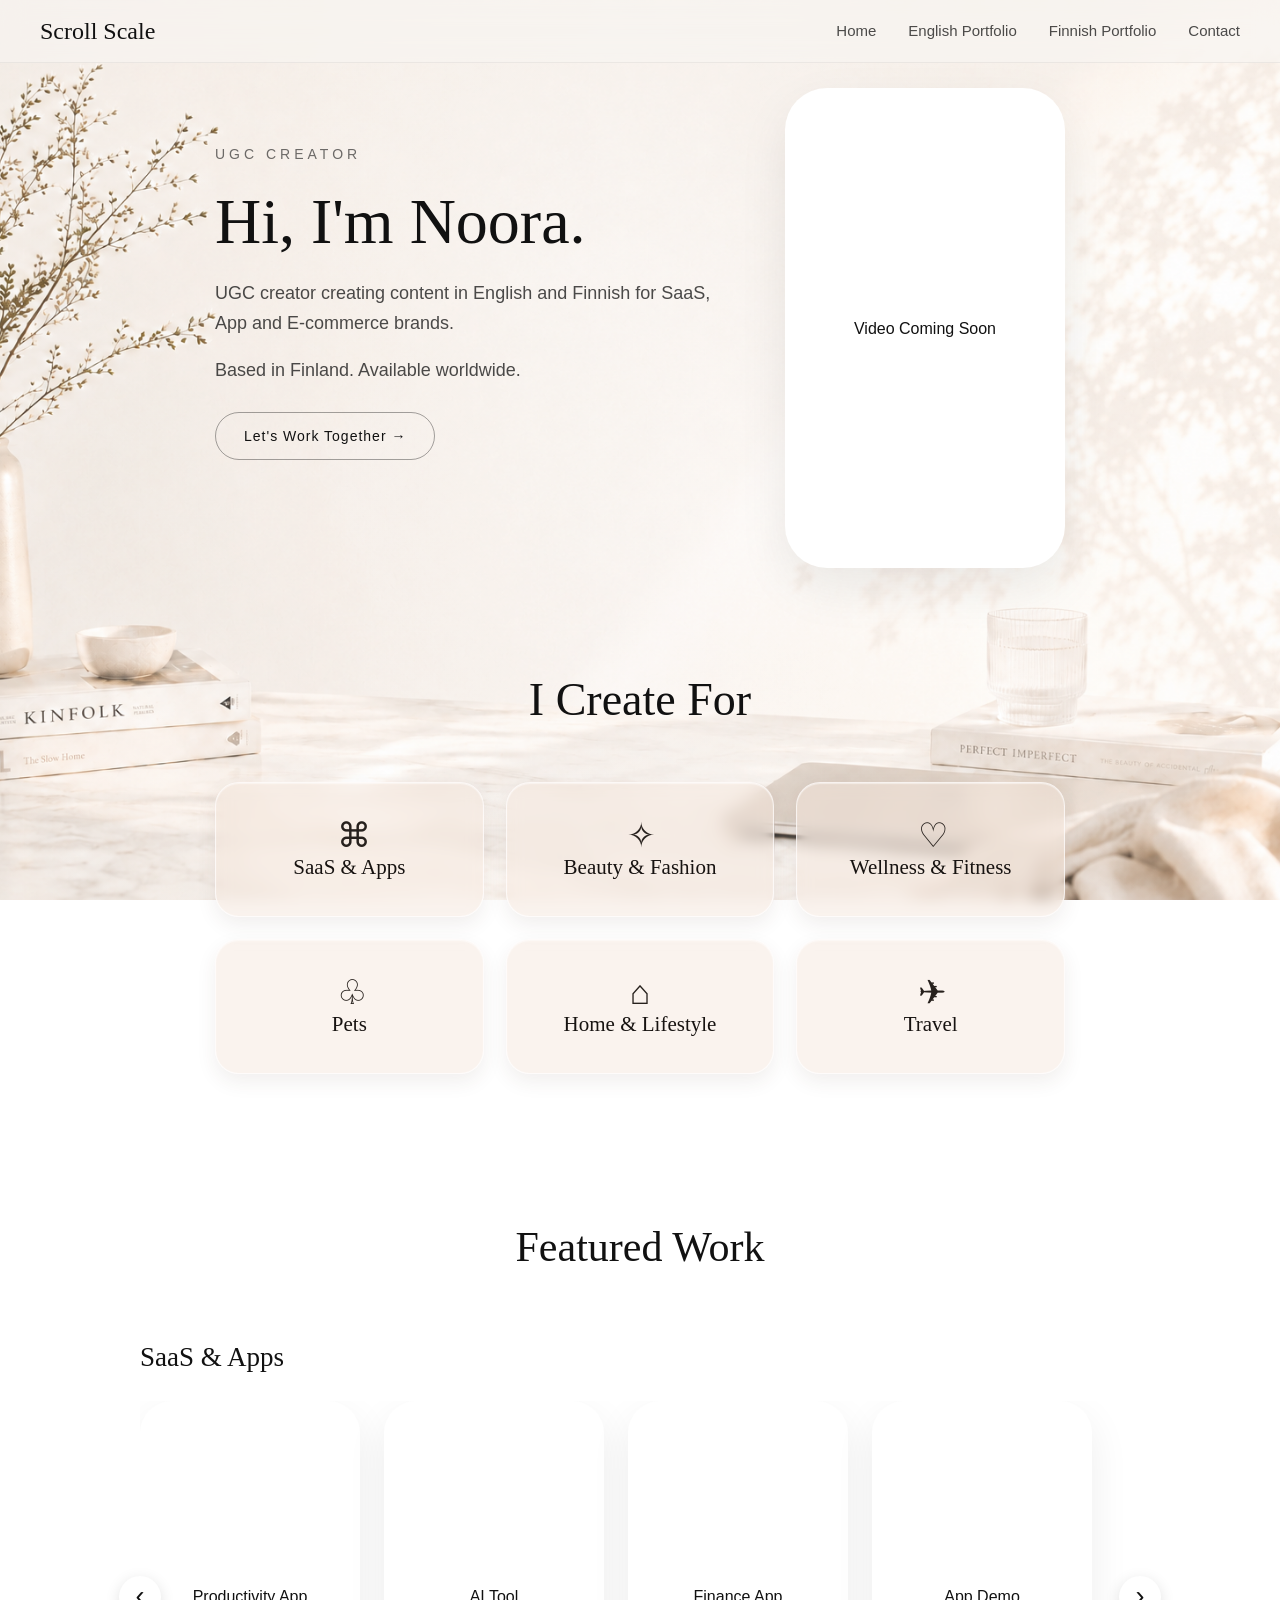
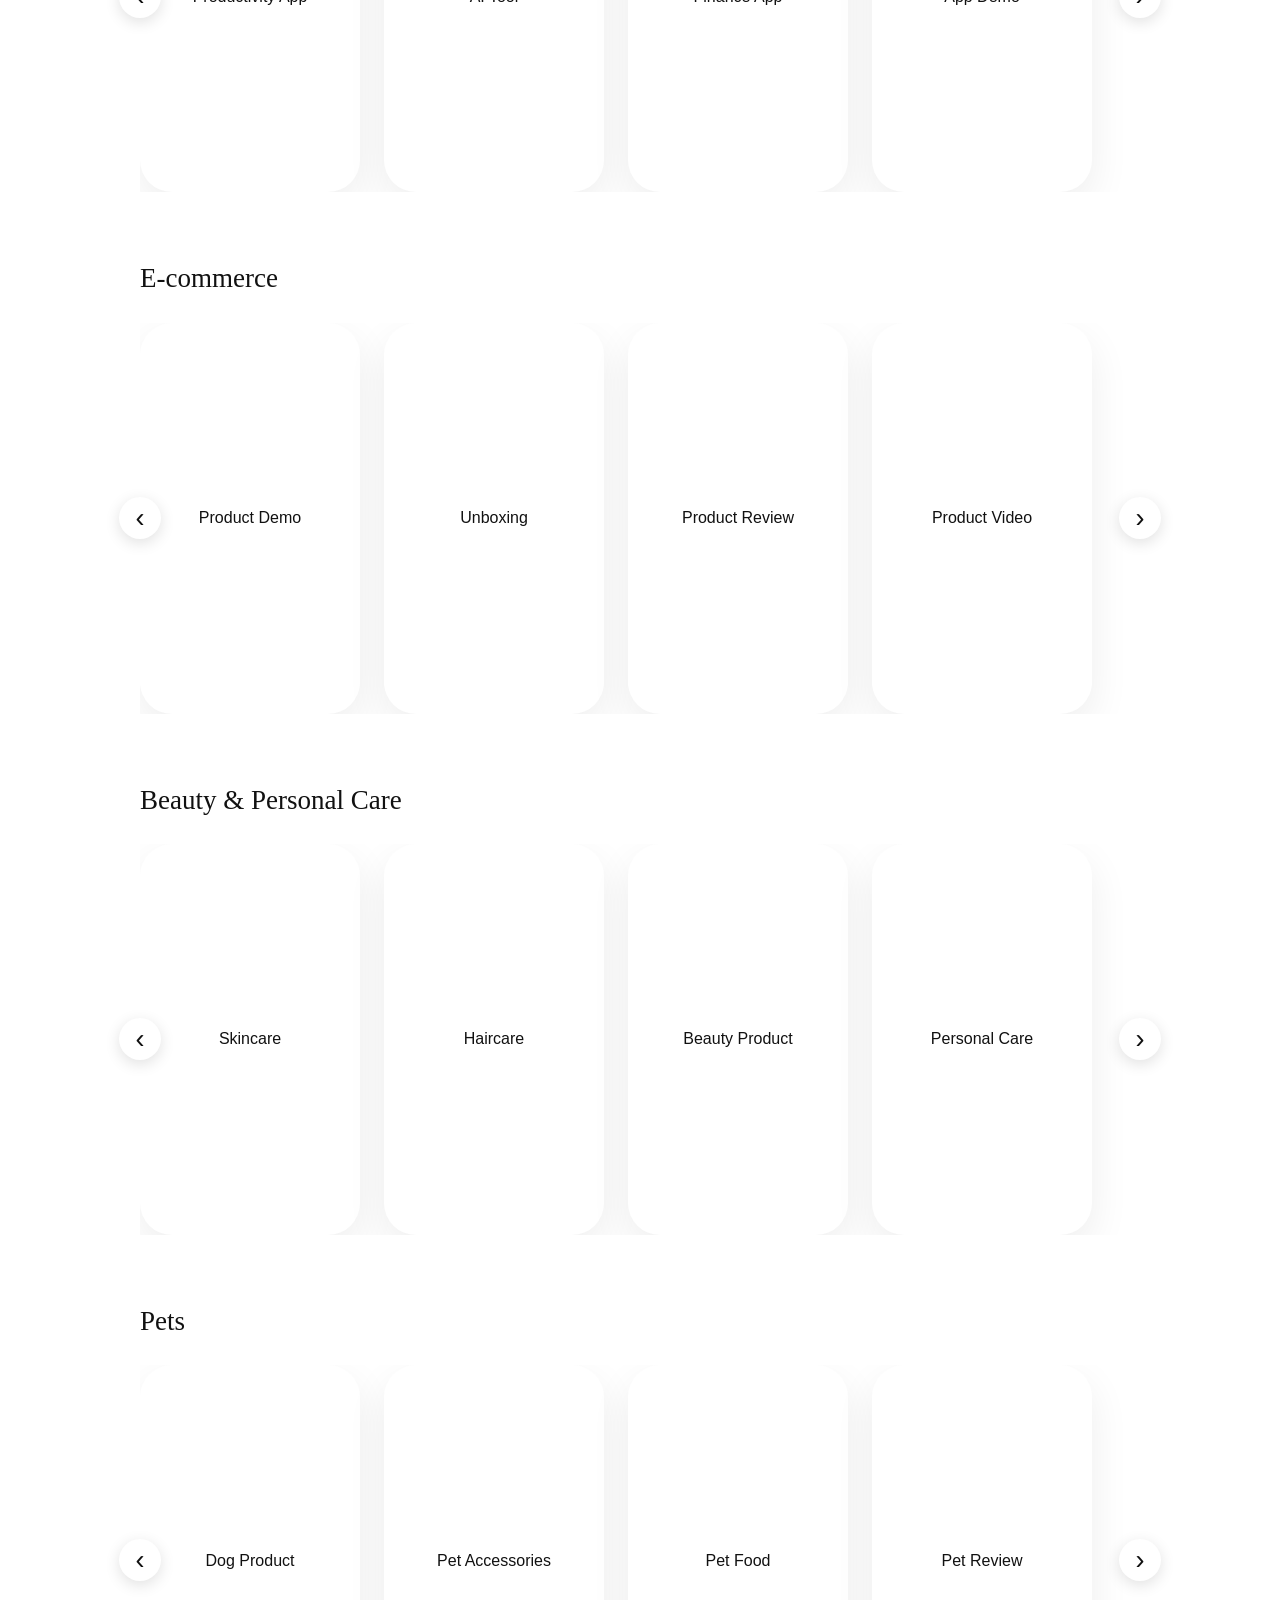
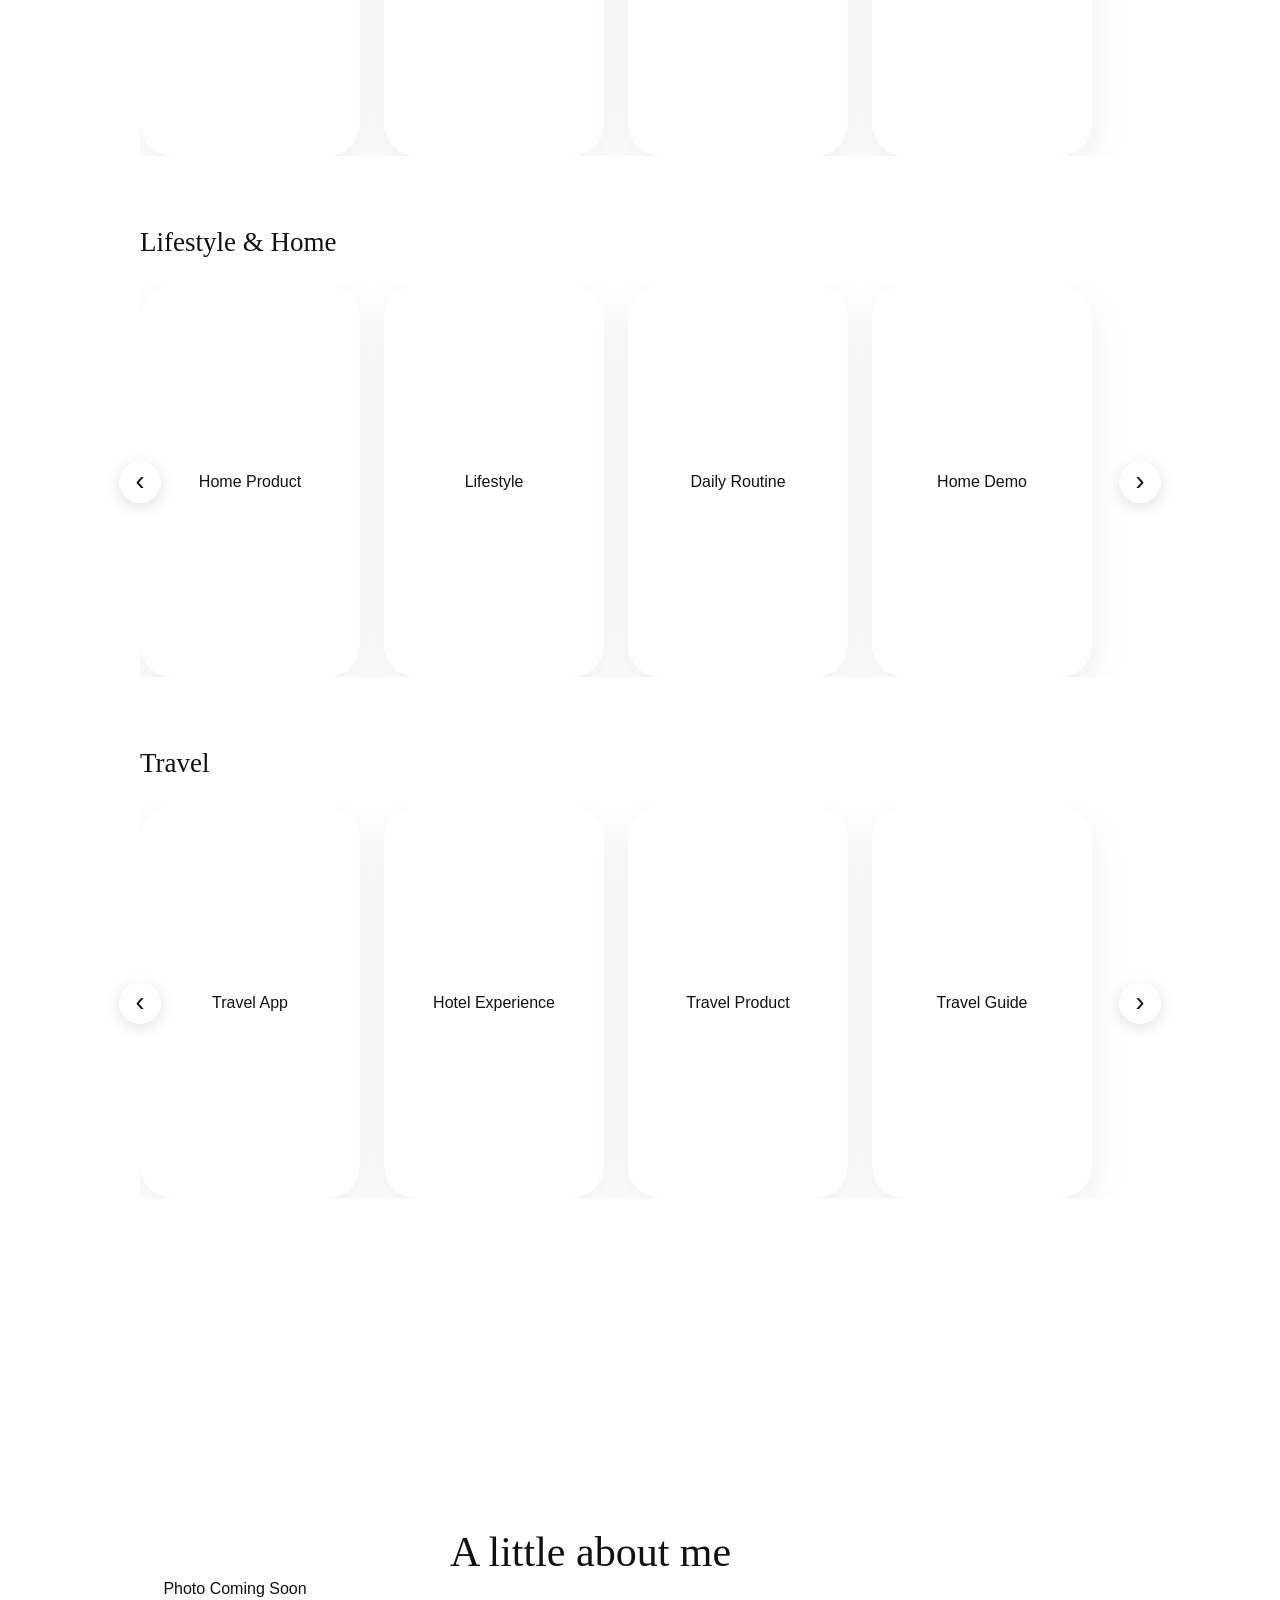
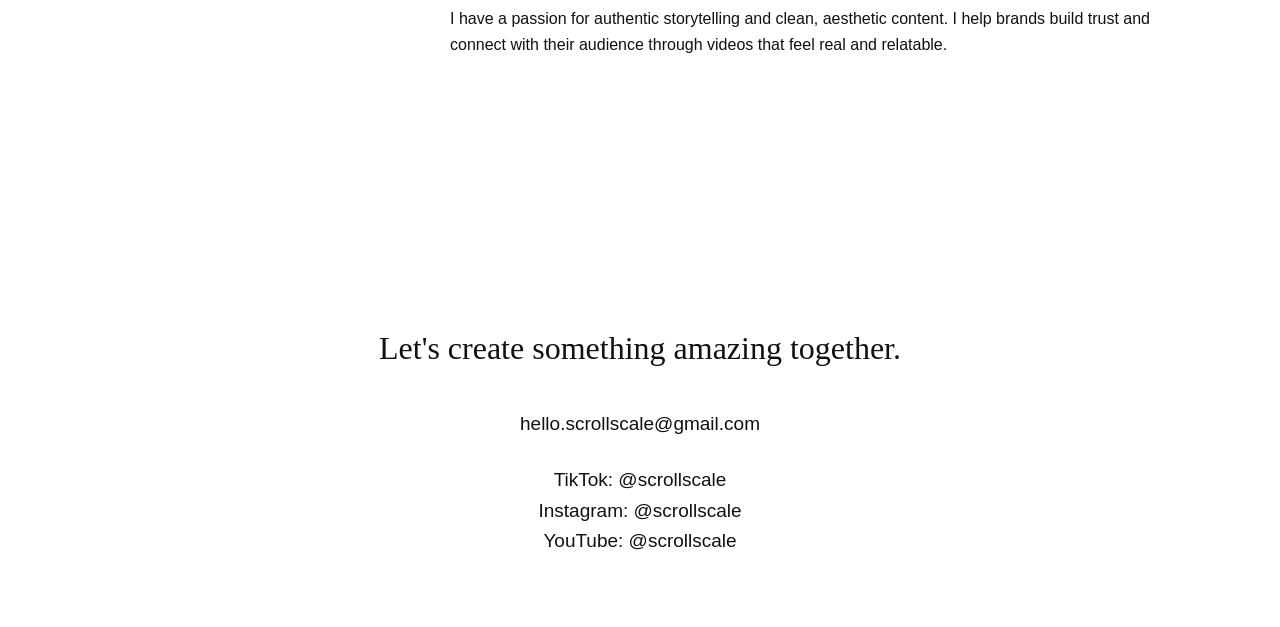
==== en.html @ fca99cde "Update en.html" ====
<!DOCTYPE html>
<html lang="en">

<head>
  <meta charset="UTF-8">
  <meta name="viewport" content="width=device-width, initial-scale=1.0">
  <title>Scroll Scale | English Portfolio</title>

  <link rel="stylesheet" href="Portfolio.css">
</head>

<body>

  <div id="top"></div>

  <!-- NAVBAR -->

  <nav class="navbar">

    <a href="index.html" class="nav-logo">
      Scroll Scale
    </a>

    <div class="nav-links">

      <a href="index.html">Home</a>

      <a href="#top">English Portfolio</a>

      <a href="fi.html">Finnish Portfolio</a>

      <a href="#contact">Contact</a>

    </div>

  </nav>


  <!-- HERO -->

  <section class="hero portfolio-hero">

    <div class="hero-text">

      <p class="small-label">
        UGC CREATOR
      </p>

      <h1>
        Hi, I'm Noora.
      </h1>

      <p class="hero-description">
        UGC creator creating content in English and Finnish for SaaS, App and E-commerce brands.
      </p>

      <p class="hero-description">
        Based in Finland. Available worldwide.
      </p>

      <a href="#contact" class="hero-button">
        Let's Work Together →
      </a>

    </div>

    <div class="phone-placeholder">
      Video Coming Soon
    </div>

  </section>


  <!-- NICHES / CONTENT TYPES -->

<section class="niches">

  <h2>I Create For</h2>

  <div class="niche-grid">

    <div class="niche-card">
      <div class="niche-icon">⌘</div>
      <span>SaaS & Apps</span>
    </div>

    <div class="niche-card">
      <div class="niche-icon">✧</div>
      <span>Beauty & Fashion</span>
    </div>

    <div class="niche-card">
      <div class="niche-icon">♡</div>
      <span>Wellness & Fitness</span>
    </div>

    <div class="niche-card">
      <div class="niche-icon">♧</div>
      <span>Pets</span>
    </div>

    <div class="niche-card">
      <div class="niche-icon">⌂</div>
      <span>Home & Lifestyle</span>
    </div>

    <div class="niche-card">
      <div class="niche-icon">✈</div>
      <span>Travel</span>
    </div>

  </div>

</section>

  <!-- FEATURED WORK -->

  <section class="featured-work">

    <h2>Featured Work</h2>


    <!-- SAAS & APPS -->

    <div class="video-category">

      <h3>SaaS & Apps</h3>

      <div class="carousel-container">

        <button class="carousel-arrow prev" aria-label="Previous videos">
          ‹
        </button>

        <div class="video-carousel">

          <div class="video-card">Productivity App</div>
          <div class="video-card">AI Tool</div>
          <div class="video-card">Finance App</div>
          <div class="video-card">App Demo</div>

        </div>

        <button class="carousel-arrow next" aria-label="Next videos">
          ›
        </button>

      </div>

    </div>


    <!-- E-COMMERCE -->

    <div class="video-category">

      <h3>E-commerce</h3>

      <div class="carousel-container">

        <button class="carousel-arrow prev" aria-label="Previous videos">
          ‹
        </button>

        <div class="video-carousel">

          <div class="video-card">Product Demo</div>
          <div class="video-card">Unboxing</div>
          <div class="video-card">Product Review</div>
          <div class="video-card">Product Video</div>

        </div>

        <button class="carousel-arrow next" aria-label="Next videos">
          ›
        </button>

      </div>

    </div>


    <!-- BEAUTY & PERSONAL CARE -->

    <div class="video-category">

      <h3>Beauty & Personal Care</h3>

      <div class="carousel-container">

        <button class="carousel-arrow prev" aria-label="Previous videos">
          ‹
        </button>

        <div class="video-carousel">

          <div class="video-card">Skincare</div>
          <div class="video-card">Haircare</div>
          <div class="video-card">Beauty Product</div>
          <div class="video-card">Personal Care</div>

        </div>

        <button class="carousel-arrow next" aria-label="Next videos">
          ›
        </button>

      </div>

    </div>


    <!-- PETS -->

    <div class="video-category">

      <h3>Pets</h3>

      <div class="carousel-container">

        <button class="carousel-arrow prev" aria-label="Previous videos">
          ‹
        </button>

        <div class="video-carousel">

          <div class="video-card">Dog Product</div>
          <div class="video-card">Pet Accessories</div>
          <div class="video-card">Pet Food</div>
          <div class="video-card">Pet Review</div>

        </div>

        <button class="carousel-arrow next" aria-label="Next videos">
          ›
        </button>

      </div>

    </div>


    <!-- LIFESTYLE & HOME -->

    <div class="video-category">

      <h3>Lifestyle & Home</h3>

      <div class="carousel-container">

        <button class="carousel-arrow prev" aria-label="Previous videos">
          ‹
        </button>

        <div class="video-carousel">

          <div class="video-card">Home Product</div>
          <div class="video-card">Lifestyle</div>
          <div class="video-card">Daily Routine</div>
          <div class="video-card">Home Demo</div>

        </div>

        <button class="carousel-arrow next" aria-label="Next videos">
          ›
        </button>

      </div>

    </div>


    <!-- TRAVEL -->

    <div class="video-category">

      <h3>Travel</h3>

      <div class="carousel-container">

        <button class="carousel-arrow prev" aria-label="Previous videos">
          ‹
        </button>

        <div class="video-carousel">

          <div class="video-card">Travel App</div>
          <div class="video-card">Hotel Experience</div>
          <div class="video-card">Travel Product</div>
          <div class="video-card">Travel Guide</div>

        </div>

        <button class="carousel-arrow next" aria-label="Next videos">
          ›
        </button>

      </div>

    </div>

  </section>


  <!-- ABOUT -->

  <section class="about">

    <div class="about-image">
      Photo Coming Soon
    </div>

    <div class="about-text">

      <h2>A little about me</h2>

      <p>
        I have a passion for authentic storytelling and clean, aesthetic content. I help brands build trust and connect with their audience through videos that feel real and relatable.
      </p>

    </div>

  </section>


  <!-- CONTACT -->

  <section class="contact" id="contact">

    <h2>Let's create something amazing together.</h2>

    <p>
      hello.scrollscale@gmail.com
    </p>

    <br>

    <p>
      TikTok: @scrollscale
    </p>

    <p>
      Instagram: @scrollscale
    </p>

    <p>
      YouTube: @scrollscale
    </p>

  </section>


  <!-- CAROUSEL SCRIPT -->

  <script>

    document.querySelectorAll(".carousel-container").forEach(container => {

      const carousel = container.querySelector(".video-carousel");
      const next = container.querySelector(".next");
      const prev = container.querySelector(".prev");

      next.addEventListener("click", () => {
        carousel.scrollBy({
          left: carousel.clientWidth,
          behavior: "smooth"
        });
      });

      prev.addEventListener("click", () => {
        carousel.scrollBy({
          left: -carousel.clientWidth,
          behavior: "smooth"
        });
      });

    });

  </script>

</body>

</html>
---- Portfolio.css ----
* {
  margin: 0;
  padding: 0;
  box-sizing: border-box;
}
 
body {
  background:
    linear-gradient(rgba(255,255,255,0.16), rgba(255,255,255,0.16)),
    url('background.png');

  background-size: cover;
  background-position: center;
  background-repeat: no-repeat;
  background-attachment: fixed;

  color: #111;
  font-family: Arial, sans-serif;
  line-height: 1.6;
}

/* NAVBAR */

.navbar {
  position: sticky;
  top: 0;
  z-index: 1000;

  display: flex;
  justify-content: space-between;
  align-items: center;

  padding: 12px 40px;

  background: rgba(248,245,241,0.65);
  backdrop-filter: blur(12px);

  border-bottom: 1px solid rgba(0,0,0,0.05);
}

.nav-logo {
  text-decoration: none;
  color: #111;

  font-family: Georgia, serif;
  font-size: 24px;
  font-weight: 400;
}

.nav-links {
  display: flex;
  gap: 32px;
}

.nav-links a {
  text-decoration: none;
  color: #111;

  font-size: 15px;
  opacity: .75;
  transition: .3s ease;
}

.nav-links a:hover {
  opacity: 1;
}

/* HERO */

.portfolio-hero {

  display: flex;
  justify-content: center;
  align-items: flex-start;

  gap: 70px;

  max-width: 1200px;
  margin: 0 auto;

  padding: 20px 40px 40px;
}

.hero-text {

  flex: 1;
  max-width: 500px;

  padding-top: 60px;
}

.small-label {

  font-size: 14px;
  letter-spacing: 4px;
  text-transform: uppercase;
  opacity: .6;

  margin-bottom: 22px;
}

.hero-text h1 {

  font-size: 64px;
  line-height: 1.05;

  margin-bottom: 24px;

  font-family: Georgia, serif;
  font-weight: 400;
}

.hero-description {

  font-size: 18px;
  line-height: 1.65;
  opacity: .75;

  margin-bottom: 18px;
}

/* PHONE */

.phone-placeholder {

  width: 280px;
  height: 480px;

  border-radius: 42px;

  background: white;

  display: flex;
  justify-content: center;
  align-items: center;

  align-self: flex-start;

  margin-top: 5px;

  box-shadow: 0 20px 50px rgba(0,0,0,.08);
}

/* GENERAL */

section {

  padding: 70px 30px;
}

section h2 {

  font-size: 42px;
  font-family: Georgia, serif;
  font-weight: 400;

  text-align: center;

  margin-bottom: 50px;
}


/* FEATURED WORK CAROUSELS */

.featured-work {
  padding: 60px 30px;
}

.featured-work > h2 {
  margin-bottom: 55px;
}

.video-category {
  max-width: 1000px;
  margin: 0 auto 65px;
}

.video-category h3 {
  font-family: Georgia, serif;
  font-size: 27px;
  font-weight: 400;
  margin-bottom: 22px;
}

/* CAROUSEL */

.carousel-container {
  position: relative;
  display: flex;
  align-items: center;
}

.video-carousel {
  display: flex;
  gap: 24px;

  width: 100%;

  overflow-x: auto;
  scroll-behavior: smooth;
  scroll-snap-type: x mandatory;

  scrollbar-width: none;
}

.video-carousel::-webkit-scrollbar {
  display: none;
}

/* VIDEO CARDS */

.video-card {
  flex: 0 0 220px;

  width: 220px;
  height: 391px;

  background: white;
  border-radius: 32px;

  display: flex;
  justify-content: center;
  align-items: center;

  scroll-snap-align: start;

  box-shadow: 0 15px 40px rgba(0,0,0,.07);

  transition: transform .3s ease,
              box-shadow .3s ease;
}

.video-card:hover {
  transform: translateY(-5px);
  box-shadow: 0 20px 45px rgba(0,0,0,.11);
}

/* CAROUSEL ARROWS */

.carousel-arrow {
  position: absolute;
  z-index: 5;

  width: 42px;
  height: 42px;

  border: none;
  border-radius: 50%;

  background: white;
  color: #111;

  font-size: 27px;

  cursor: pointer;

  box-shadow: 0 4px 15px rgba(0,0,0,.12);

  display: flex;
  align-items: center;
  justify-content: center;

  transition: .3s ease;
}

.carousel-arrow:hover {
  background: #111;
  color: white;
}

.carousel-arrow.prev {
  left: -21px;
}

.carousel-arrow.next {
  right: -21px;
}

/* MOBILE */

@media (max-width: 900px) {

  .featured-work {
    padding: 45px 20px;
  }

  .featured-work > h2 {
    margin-bottom: 40px;
  }

  .video-category {
    margin-bottom: 45px;
  }

  .video-category h3 {
    font-size: 23px;
  }

  .video-carousel {
    gap: 16px;
  }

  .video-card {
  flex: 0 0 190px;
  width: 190px;
  height: 338px;
}

  .carousel-arrow {
    display: none;
  }

}

/* ABOUT */

.about {

  max-width: 1180px;
  margin: 0 auto;

  display: flex;
  gap: 60px;
  align-items: center;
}

.about-image {

  width: 310px;
  height: 390px;

  background: white;

  border-radius: 30px;

  display: flex;
  justify-content: center;
  align-items: center;
}

.about-text {

  flex: 1;
}

.about-text h2 {

  text-align: left;
  margin-bottom: 20px;
}

/* NICHES */

.niche-grid {

  display: grid;

  grid-template-columns: repeat(auto-fit, minmax(180px, 1fr));

  gap: 20px;

  max-width: 1000px;
  margin: 0 auto;
}

.niche-card {

  background: white;

  padding: 18px;

  border-radius: 18px;

  text-align: center;

  box-shadow: 0 10px 30px rgba(0,0,0,.05);
}

/* CONTACT */

.contact {

  text-align: center;
}

.contact h2 {

  font-size: 32px;
  margin-bottom: 35px;
}

.contact p {

  font-size: 19px;
}

/* MOBILE */

@media (max-width:900px){

.navbar{

padding:16px 18px;
}

.nav-logo{

font-size:20px;
}

.nav-links{

gap:10px;
}

.nav-links a{

font-size:12px;
}

.portfolio-hero{

flex-direction:column;

align-items:center;
justify-content:center;

text-align:center;

gap:40px;

padding:35px 24px 70px;
}

.hero-text{

max-width:100%;

padding-top:0;
}

.small-label{

font-size:14px;
}

.hero-text h1{

font-size:58px;
}

.hero-description{

font-size:18px;
}

.phone-placeholder{

width:280px;
height:560px;

margin:0 auto;

align-self:center;

display:flex;
justify-content:center;
align-items:center;
}

.about{

flex-direction:column;
}

.about-text h2{

text-align:center;
}

}
/* HERO BUTTON */

.hero-button {

  display: inline-block;

  margin-top: 8px;
  padding: 12px 28px;

  border: 1px solid rgba(0,0,0,0.35);
  border-radius: 50px;

  background: transparent;

  color: #111;
  text-decoration: none;

  font-size: 14px;
  letter-spacing: 1px;

  transition: all 0.3s ease;
}

.hero-button:hover {

  background: #111;
  color: #f8f5f1;

  border-color: #111;

  transform: translateY(-2px);
}

/* BEAUTIFUL NICHE CARDS */

.niches {
  padding: 60px 30px 80px;
}

.niches h2 {
  margin-bottom: 35px;
}

/* GRID */

.niche-grid {
  display: grid;

  grid-template-columns: repeat(3, 1fr);

  gap: 18px;

  max-width: 680px;

  margin: 0 auto;
}

/* CARDS */

.niche-card {

  min-height: 115px;

  display: flex;
  flex-direction: column;
  justify-content: center;
  align-items: center;

  gap: 12px;

  padding: 20px 15px;

  background: rgba(255, 255, 255, 0.18);

  backdrop-filter: blur(12px);
  -webkit-backdrop-filter: blur(12px);

  border: 1px solid rgba(255, 255, 255, 0.55);

  border-radius: 22px;

  color: #2b241f;

  box-shadow:
    0 8px 20px rgba(90, 65, 45, 0.08),
    inset 0 1px 0 rgba(255, 255, 255, 0.4);

  transition: all 0.3s ease;
}

/* ICONS */

.niche-icon {
  width: 25px;
  height: 25px;

  color: #514438;
}

/* TEXT */

.niche-card span {
  font-family: Georgia, serif;

  font-size: 16px;

  text-align: center;

  line-height: 1.3;
}

/* HOVER */

.niche-card:hover {

  transform: translateY(-4px);

  background: rgba(255, 255, 255, 0.32);

  box-shadow:
    0 12px 25px rgba(90, 65, 45, 0.12);
}

/* MOBILE */

@media (max-width: 600px) {

  .niche-grid {
    grid-template-columns: repeat(2, 1fr);

    gap: 12px;

    max-width: 420px;
  }

  .niche-card {
    min-height: 105px;

    padding: 16px 10px;

    border-radius: 18px;
  }

  .niche-card span {
    font-size: 14px;
  }

  .niche-icon {
    width: 23px;
    height: 23px;
  }

  .niches {
    padding: 45px 20px 60px;
  }

}

/* =========================================
   AESTHETIC NICHE CARDS
========================================= */

.niches {
  padding: 55px 30px 80px;
  text-align: center;
}

.niches h2 {
  font-family: Georgia, serif;
  font-size: 46px;
  font-weight: 400;
  margin-bottom: 45px;
}


/* CARD GRID */

.niche-grid {
  display: grid;
  grid-template-columns: repeat(3, 1fr);

  max-width: 850px;
  margin: 0 auto;

  gap: 22px;
}


/* INDIVIDUAL CARDS */

.niche-card {

  min-height: 135px;

  display: flex;
  flex-direction: column;
  justify-content: center;
  align-items: center;

  gap: 12px;

  padding: 20px;

  background: rgba(245, 231, 219, 0.48);

  backdrop-filter: blur(8px);
  -webkit-backdrop-filter: blur(8px);

  border: 1px solid rgba(255, 255, 255, 0.65);

  border-radius: 24px;

  box-shadow:
    0 8px 20px rgba(80, 55, 35, 0.08),
    inset 0 1px 1px rgba(255, 255, 255, 0.5);

  transition: all 0.35s ease;

  color: #171311;
}


/* ICONS */

.niche-icon {

  font-size: 34px;
  line-height: 1;

  color: #27211d;

}


/* CARD TEXT */

.niche-card span:last-child {

  font-family: Georgia, serif;

  font-size: 21px;

  font-weight: 400;

  line-height: 1.2;

}


/* HOVER EFFECT */

.niche-card:hover {

  transform: translateY(-5px);

  background: rgba(248, 235, 224, 0.68);

  box-shadow:
    0 14px 28px rgba(80, 55, 35, 0.12),
    inset 0 1px 1px rgba(255, 255, 255, 0.7);

}


/* MOBILE */

@media (max-width: 768px) {

  .niches {
    padding: 45px 20px 60px;
  }

  .niches h2 {
    font-size: 36px;
    margin-bottom: 35px;
  }

  .niche-grid {
    grid-template-columns: repeat(2, 1fr);
    gap: 14px;
    max-width: 500px;
  }

  .niche-card {
    min-height: 115px;
    padding: 15px;
    border-radius: 20px;
  }

  .niche-icon {
    font-size: 29px;
  }

  .niche-card span:last-child {
    font-size: 18px;
  }

}
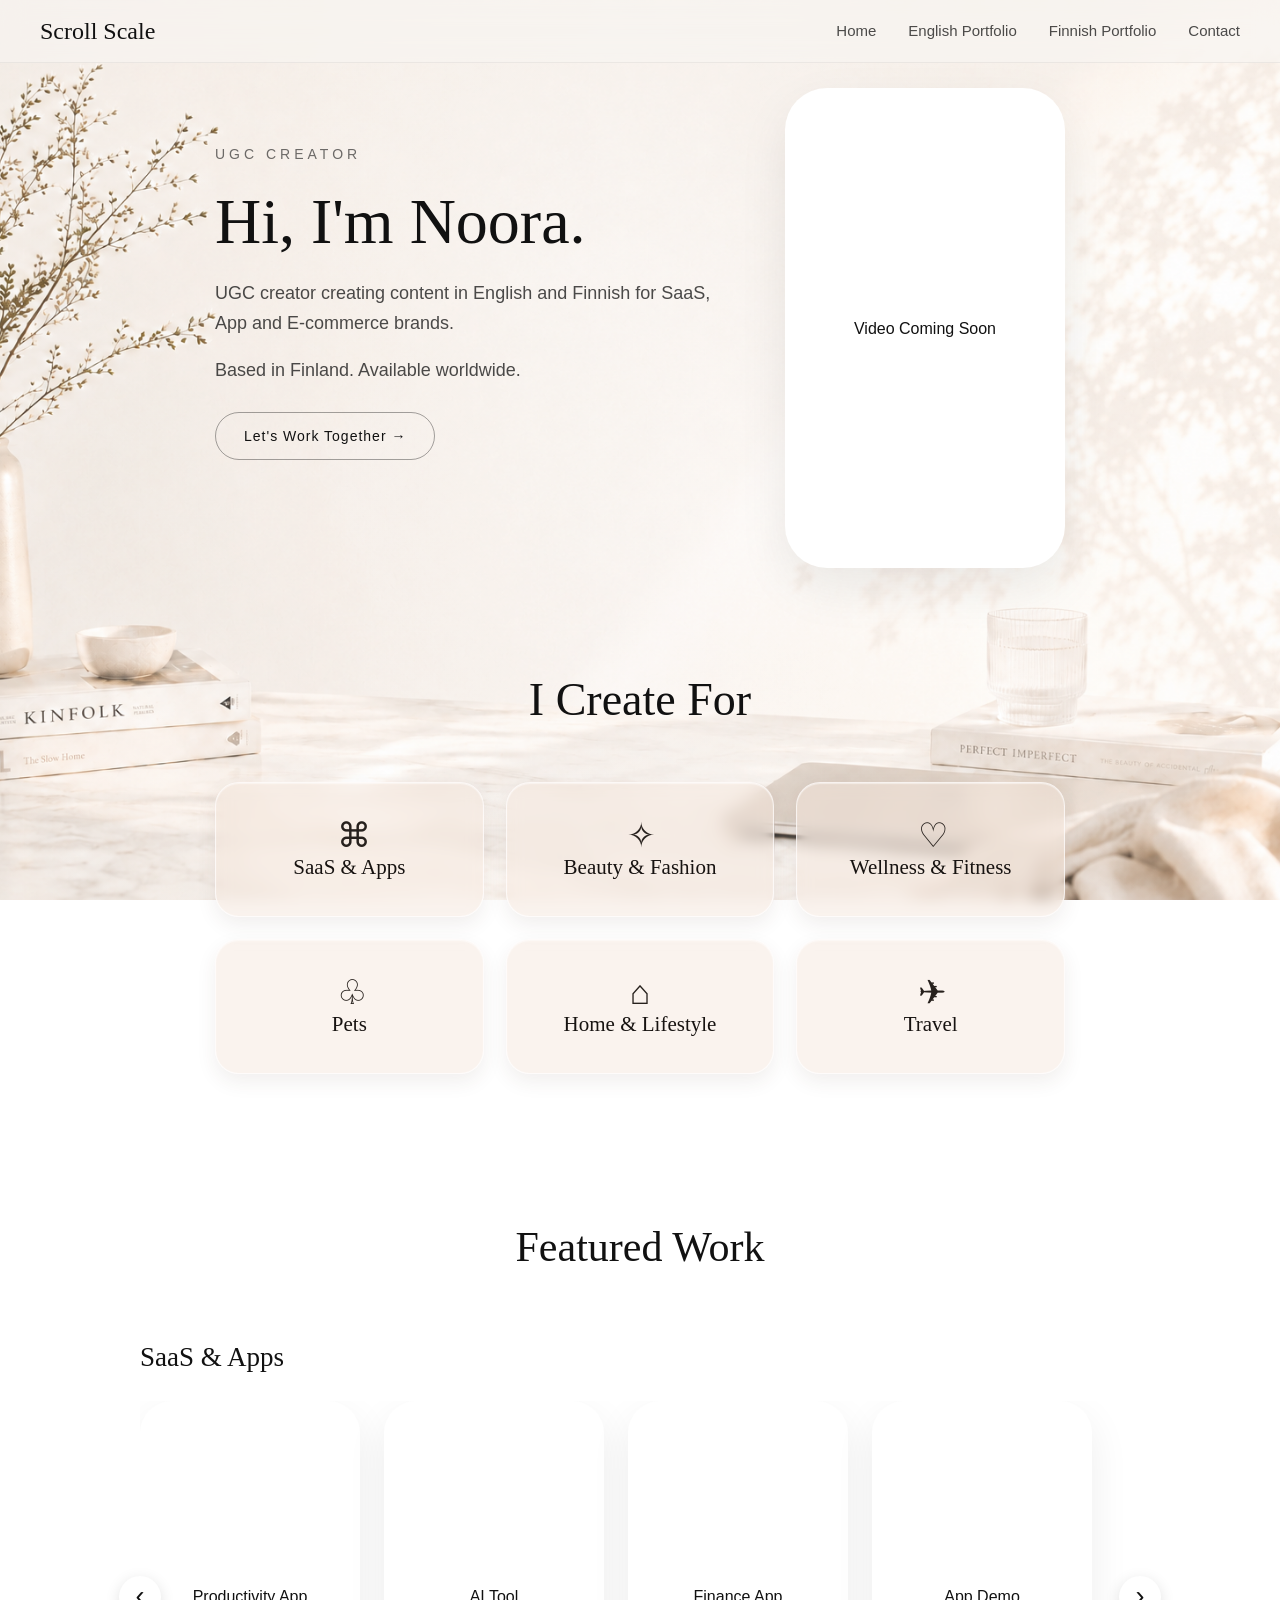
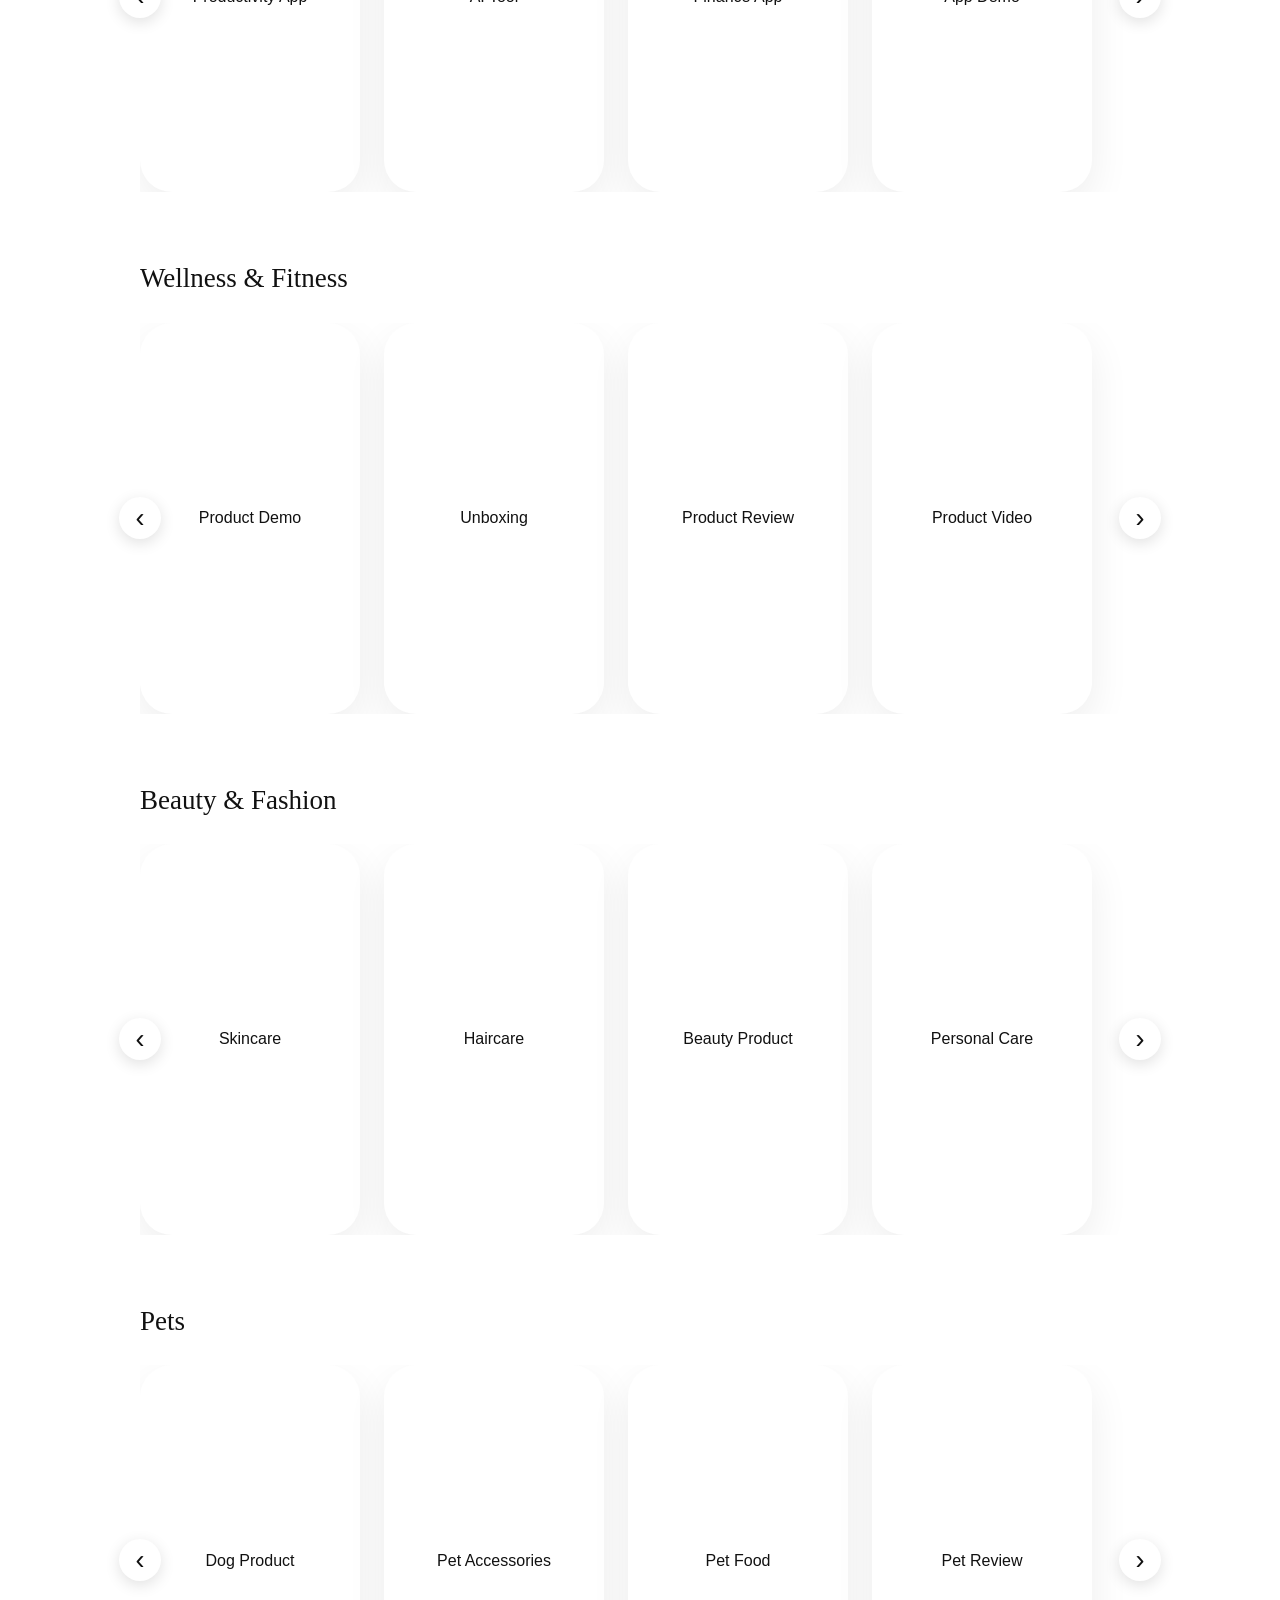
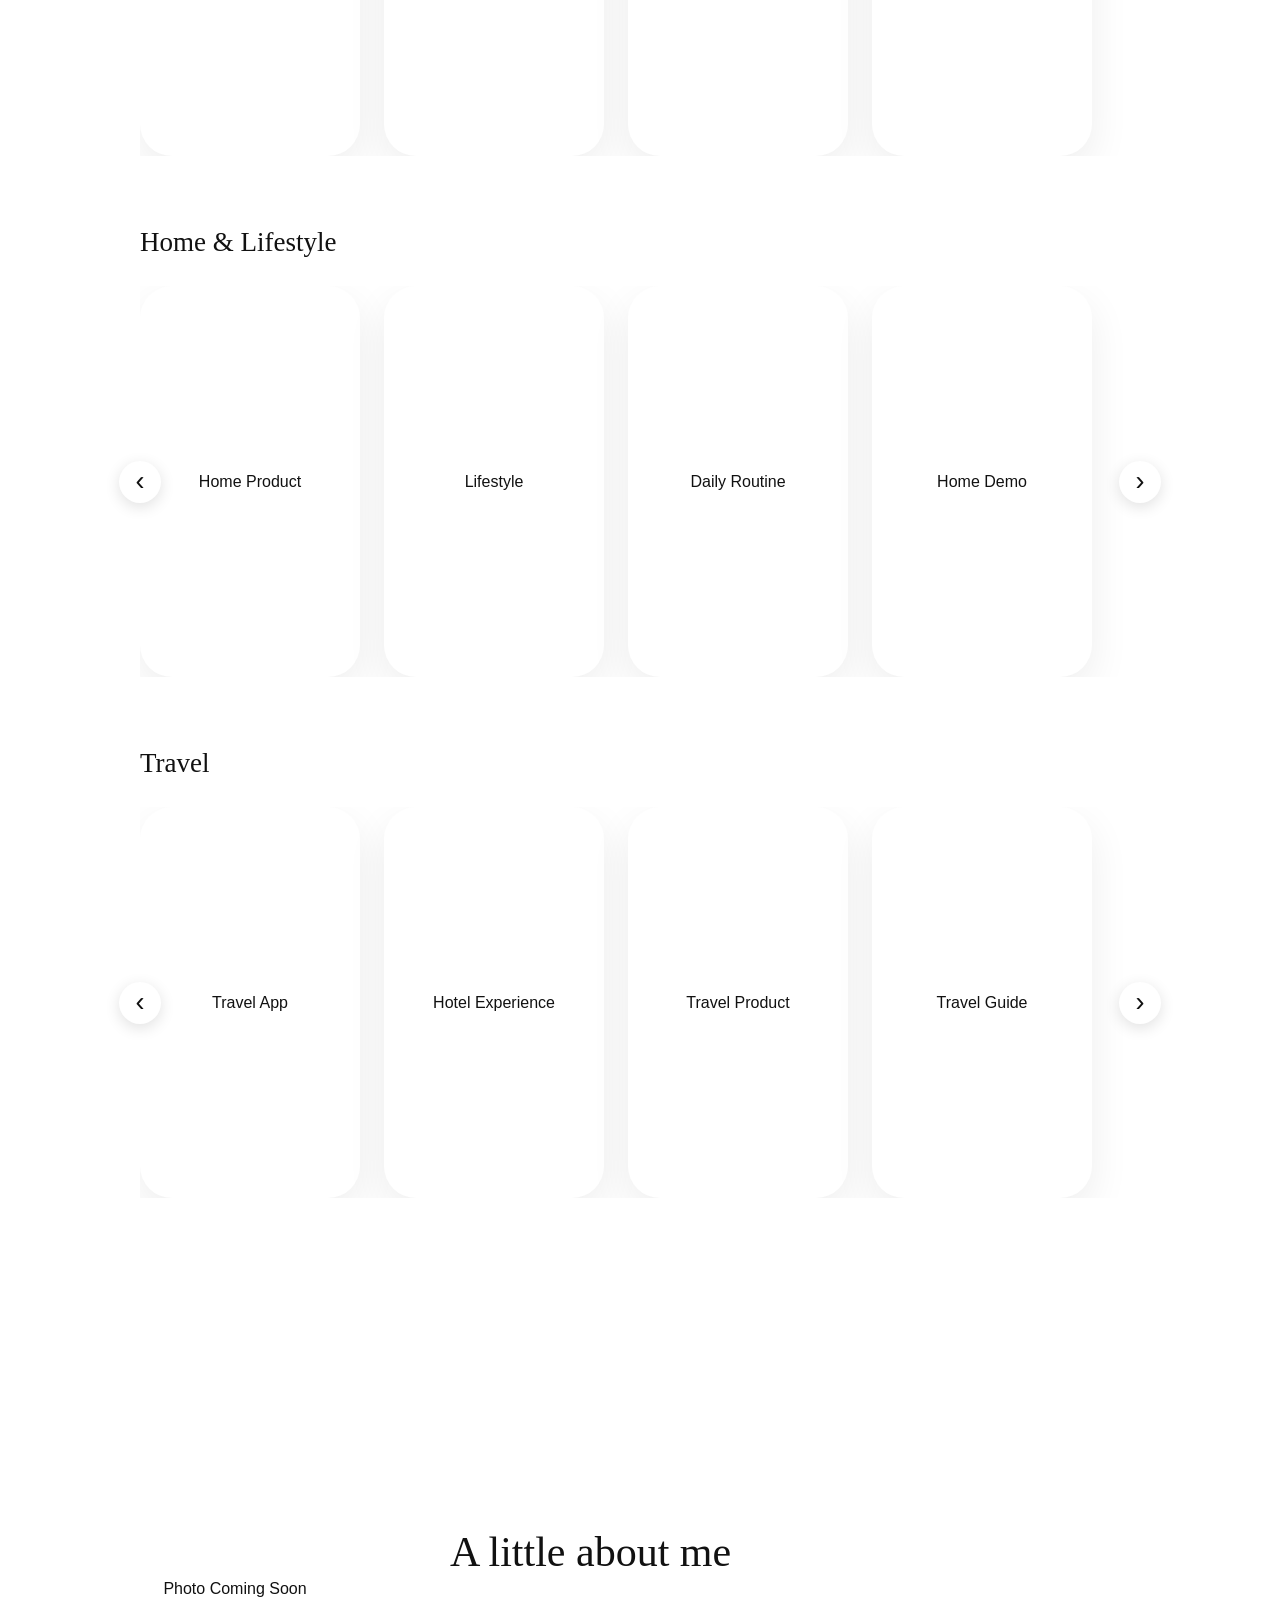
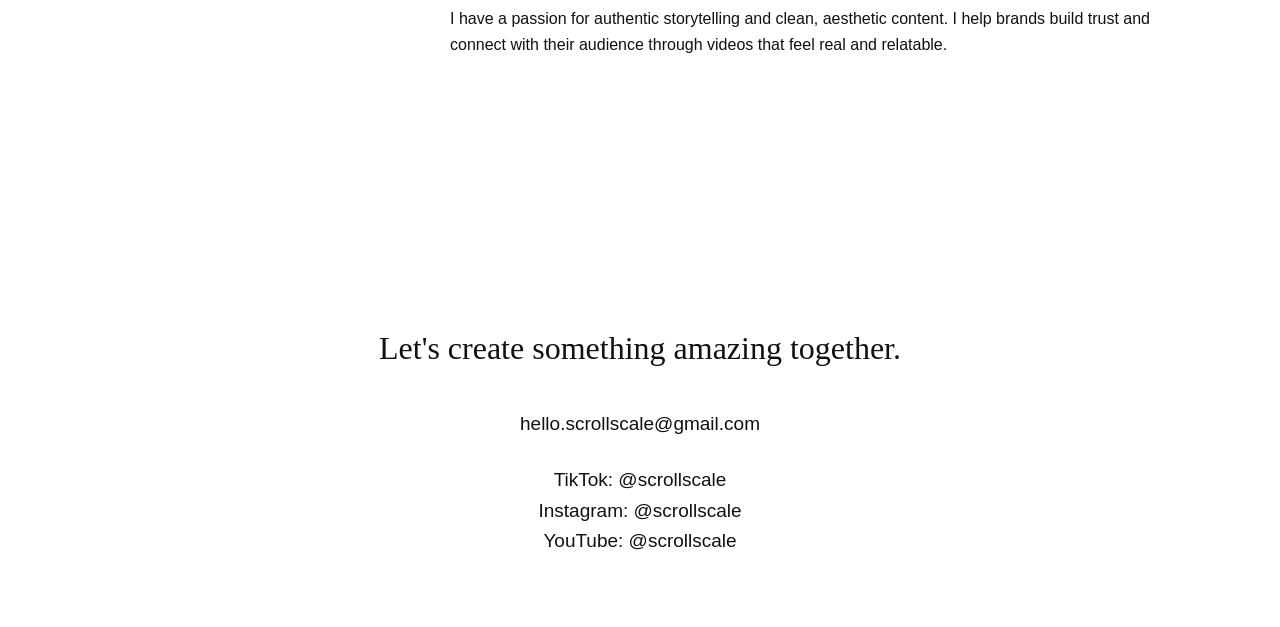
==== commit c1a50ae4: "Update en.html" ====
--- a/en.html
+++ b/en.html
@@ -151,11 +151,11 @@
     </div>
 
 
-    <!-- E-COMMERCE -->
-
-    <div class="video-category">
-
-      <h3>E-commerce</h3>
+    <!-- WELLNESS & FITNESS -->
+
+    <div class="video-category">
+
+      <h3>Wellness & Fitness</h3>
 
       <div class="carousel-container">
 
@@ -181,11 +181,11 @@
     </div>
 
 
-    <!-- BEAUTY & PERSONAL CARE -->
-
-    <div class="video-category">
-
-      <h3>Beauty & Personal Care</h3>
+    <!-- BEAUTY & Fashion -->
+
+    <div class="video-category">
+
+      <h3>Beauty & Fashion</h3>
 
       <div class="carousel-container">
 
@@ -241,11 +241,11 @@
     </div>
 
 
-    <!-- LIFESTYLE & HOME -->
-
-    <div class="video-category">
-
-      <h3>Lifestyle & Home</h3>
+    <!-- HOME & LIFESTYLE -->
+
+    <div class="video-category">
+
+      <h3>Home & Lifestyle</h3>
 
       <div class="carousel-container">
 
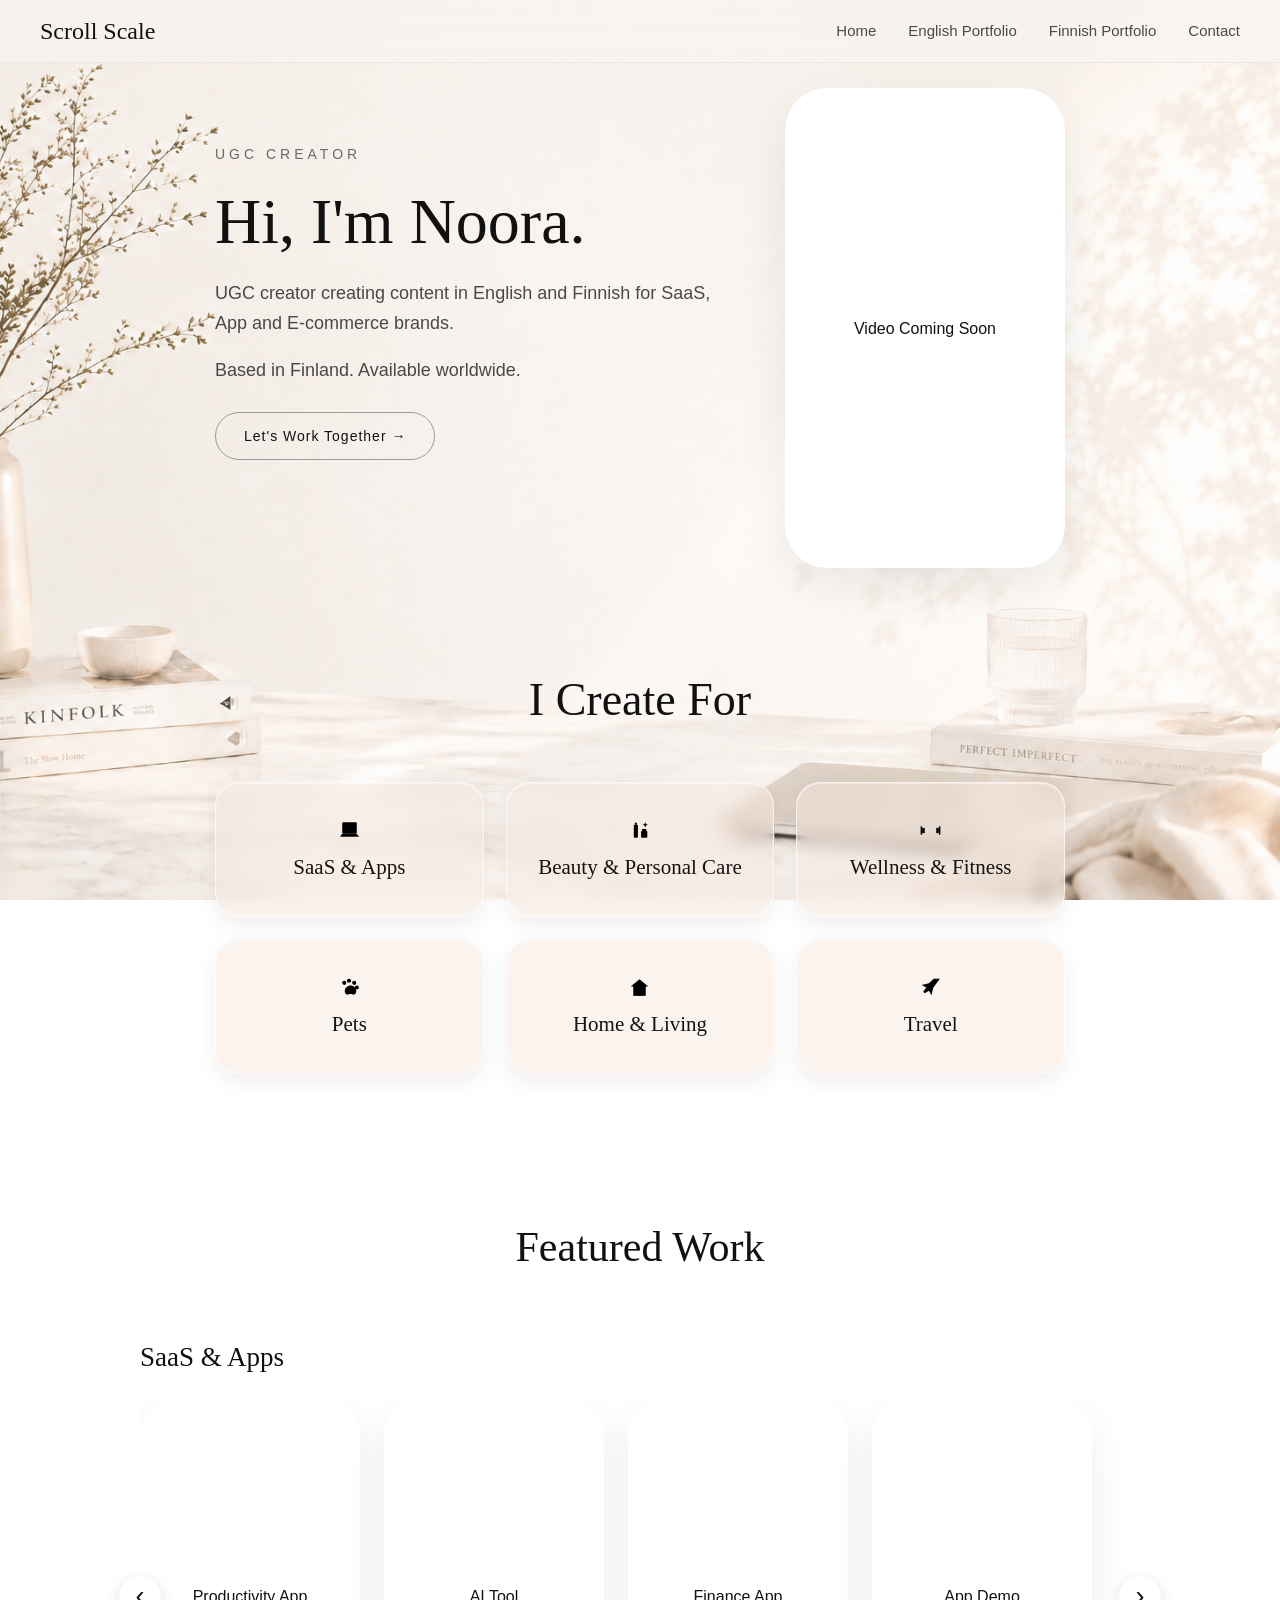
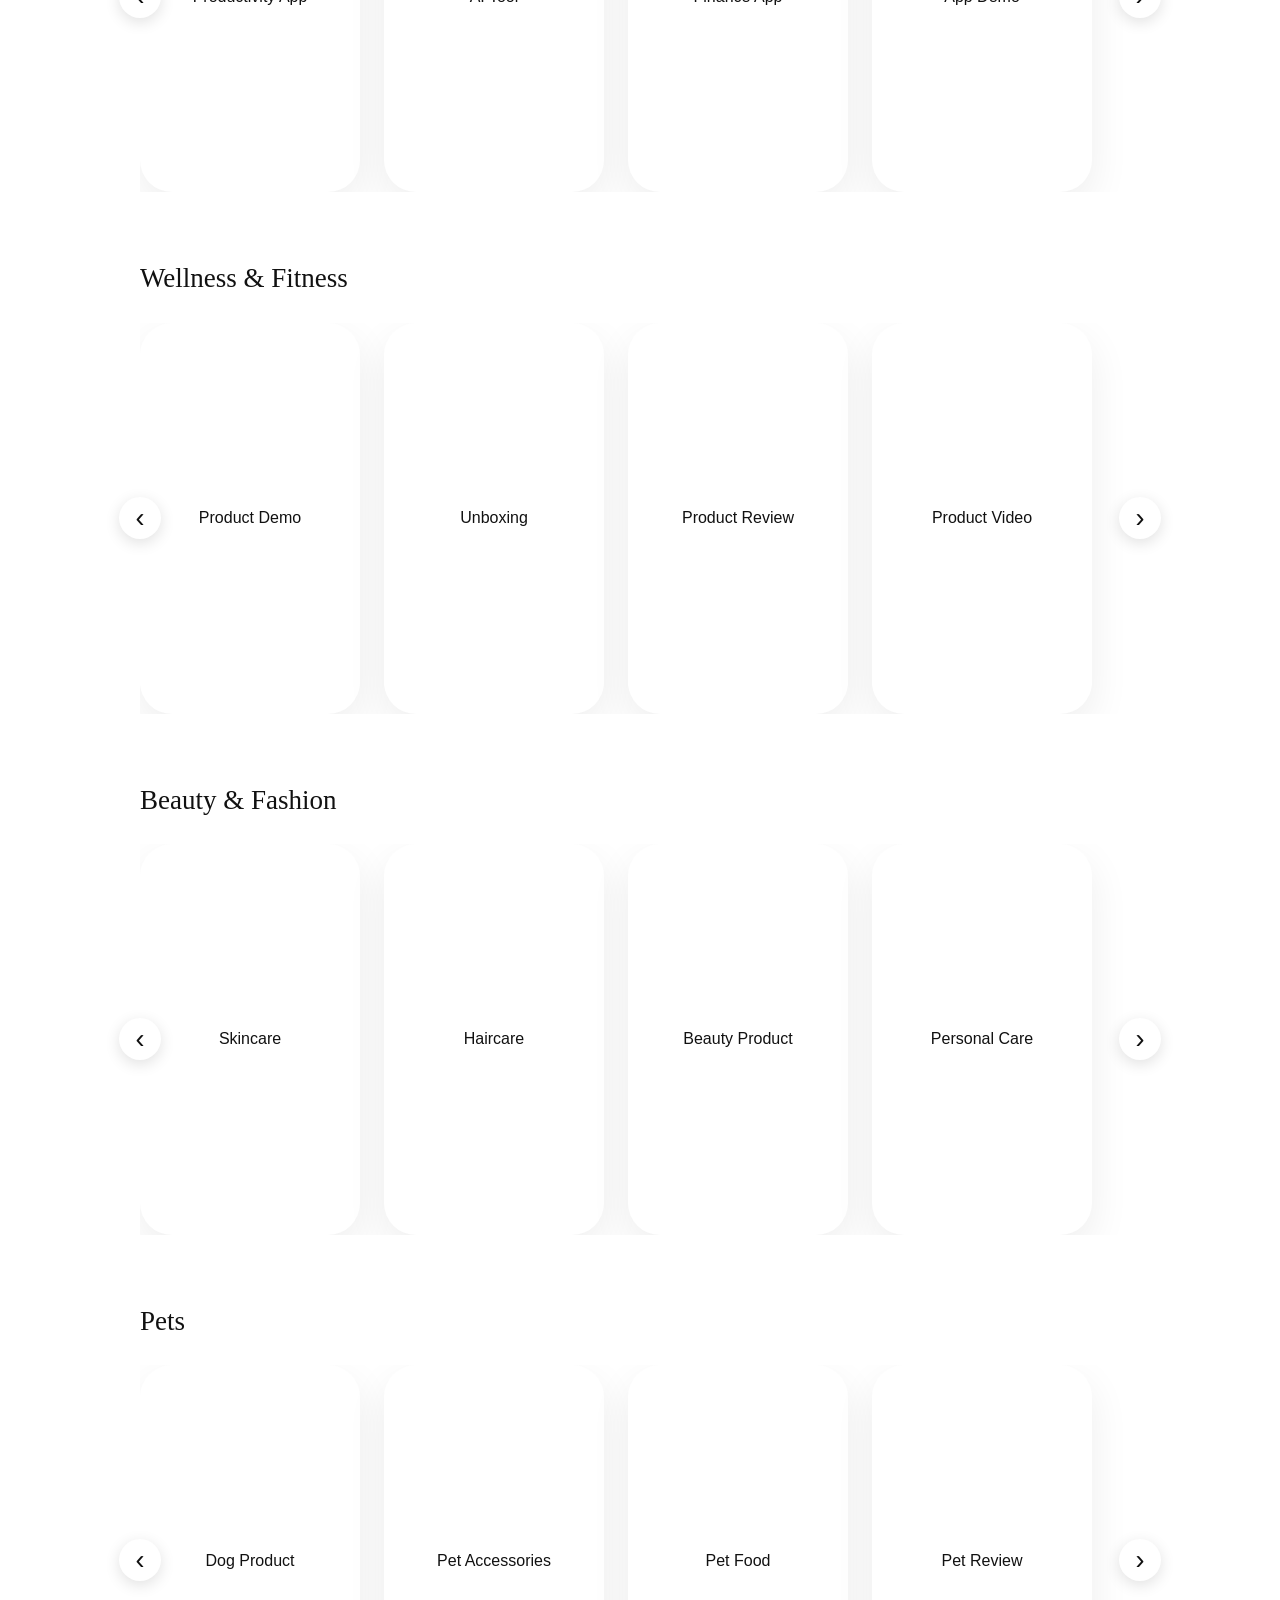
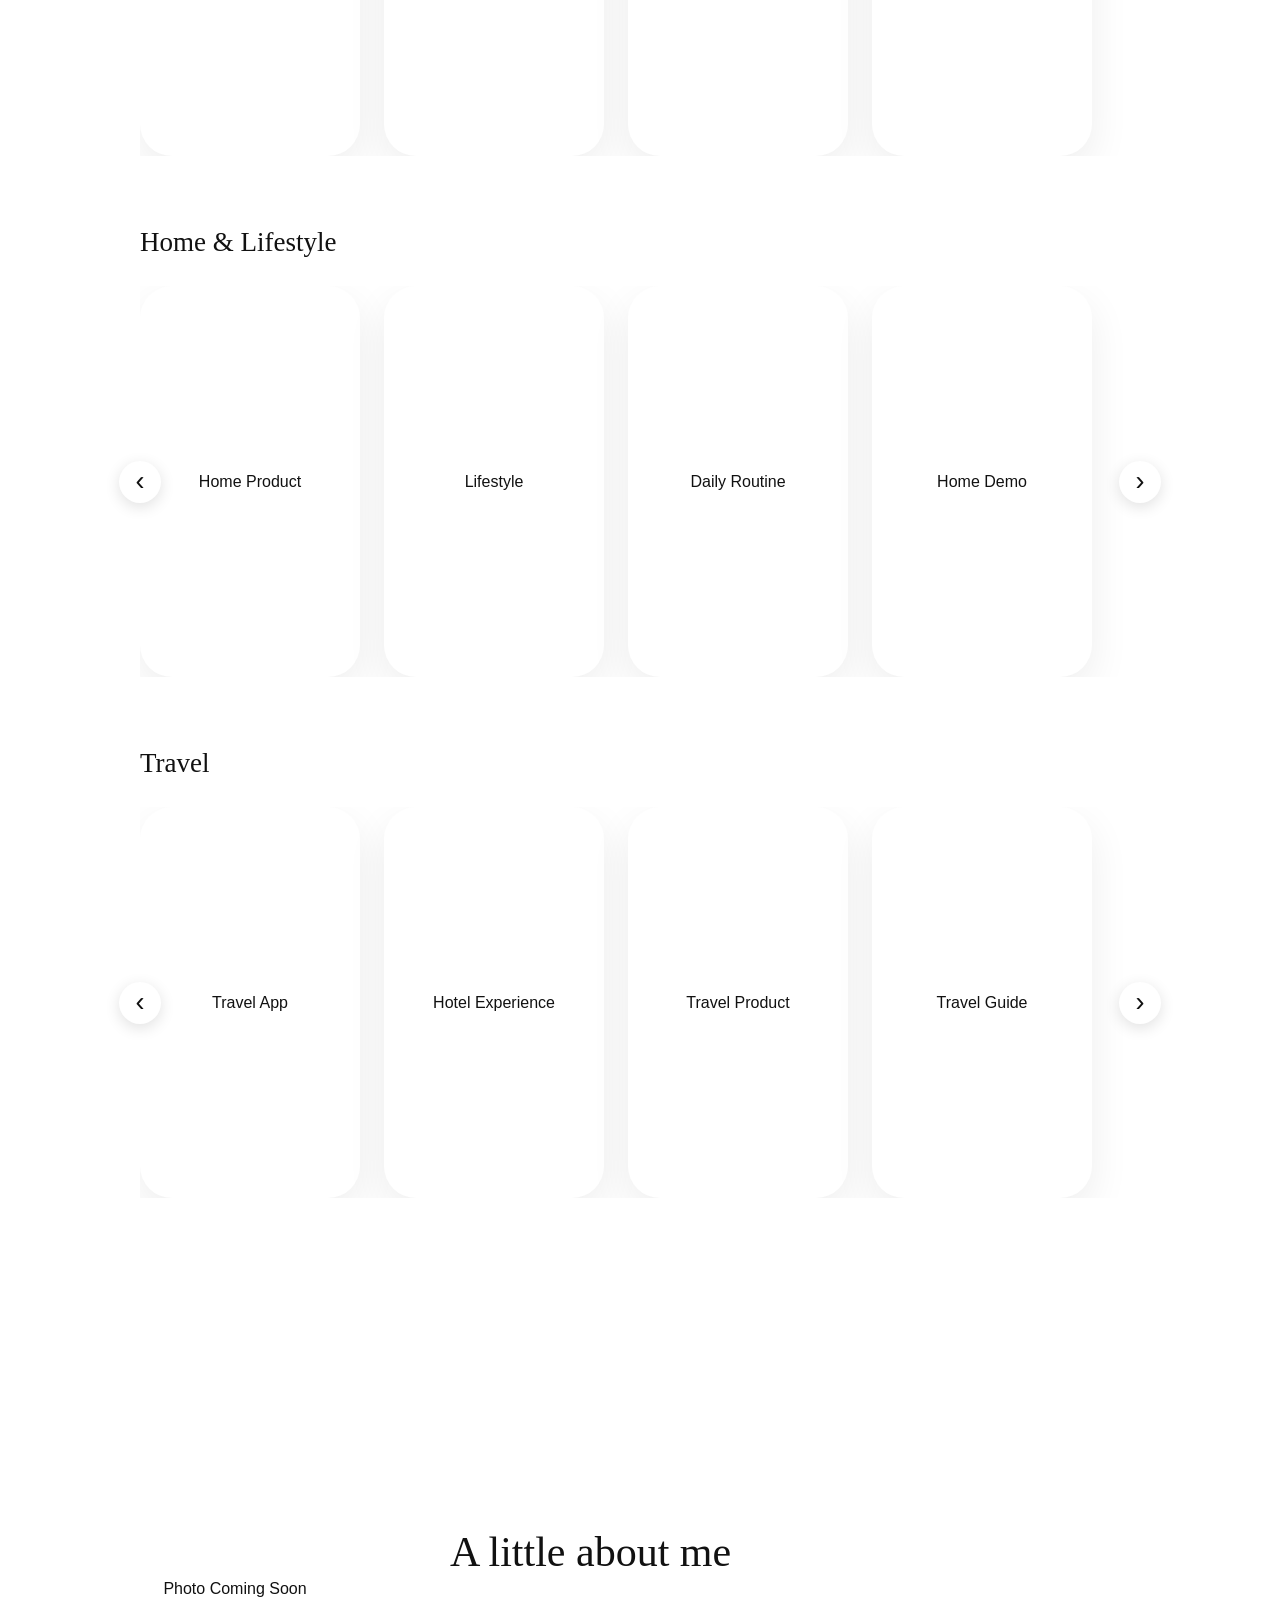
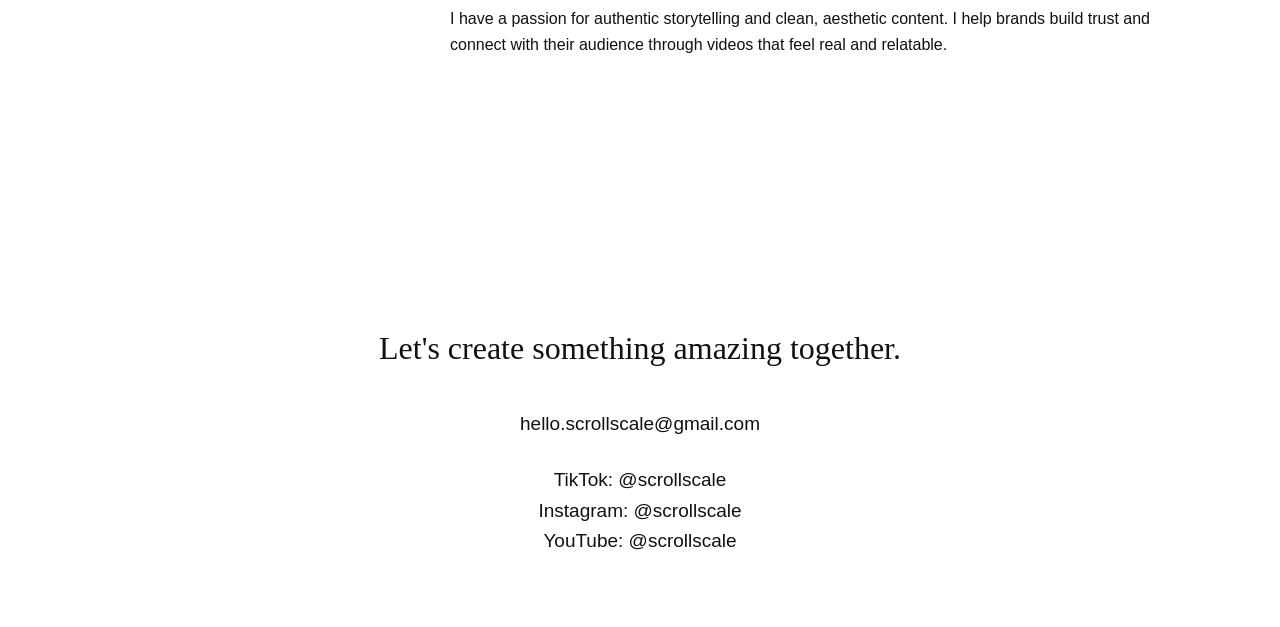
==== commit 465ac9e8: "Update en.html" ====
--- a/en.html
+++ b/en.html
@@ -72,46 +72,76 @@
   </section>
 
 
-  <!-- NICHES / CONTENT TYPES -->
-
+<!-- NICHES -->
 <section class="niches">
-
-  <h2>I Create For</h2>
-
-  <div class="niche-grid">
-
-    <div class="niche-card">
-      <div class="niche-icon">⌘</div>
-      <span>SaaS & Apps</span>
-    </div>
-
-    <div class="niche-card">
-      <div class="niche-icon">✧</div>
-      <span>Beauty & Fashion</span>
-    </div>
-
-    <div class="niche-card">
-      <div class="niche-icon">♡</div>
-      <span>Wellness & Fitness</span>
-    </div>
-
-    <div class="niche-card">
-      <div class="niche-icon">♧</div>
-      <span>Pets</span>
-    </div>
-
-    <div class="niche-card">
-      <div class="niche-icon">⌂</div>
-      <span>Home & Lifestyle</span>
-    </div>
-
-    <div class="niche-card">
-      <div class="niche-icon">✈</div>
-      <span>Travel</span>
-    </div>
-
-  </div>
-
+    <h2>I Create For</h2>
+
+    <div class="niche-grid">
+
+        <!-- SaaS & Apps -->
+        <div class="niche-card">
+            <svg class="niche-icon" viewBox="0 0 48 48">
+                <rect x="10" y="8" width="28" height="22" rx="2"/>
+                <path d="M6 36h36l-4-6H10z"/>
+            </svg>
+            <span>SaaS & Apps</span>
+        </div>
+
+        <!-- Beauty -->
+        <div class="niche-card">
+            <svg class="niche-icon" viewBox="0 0 48 48">
+                <rect x="13" y="13" width="8" height="25" rx="2"/>
+                <path d="M15 9h4v4h-4z"/>
+                <rect x="27" y="25" width="12" height="13" rx="2"/>
+                <path d="M29 21h8v4h-8z"/>
+                <path d="M35 8l1.5 3.5L40 13l-3.5 1.5L35 18l-1.5-3.5L30 13l3.5-1.5z"/>
+            </svg>
+            <span>Beauty & Personal Care</span>
+        </div>
+
+        <!-- Wellness -->
+        <div class="niche-card">
+            <svg class="niche-icon" viewBox="0 0 48 48">
+                <path d="M8 19h5v10H8z"/>
+                <path d="M5 16h3v16H5z"/>
+                <path d="M13 22h22"/>
+                <path d="M35 19h5v10h-5z"/>
+                <path d="M40 16h3v16h-3z"/>
+            </svg>
+            <span>Wellness & Fitness</span>
+        </div>
+
+        <!-- Pets -->
+        <div class="niche-card">
+            <svg class="niche-icon" viewBox="0 0 48 48">
+                <circle cx="14" cy="15" r="4"/>
+                <circle cx="23" cy="11" r="4"/>
+                <circle cx="33" cy="15" r="4"/>
+                <circle cx="38" cy="24" r="4"/>
+                <path d="M15 31c0-6 5-11 11-11s11 5 11 11c0 5-4 8-8 6-2-1-4-1-6 0-4 2-8-1-8-6z"/>
+            </svg>
+            <span>Pets</span>
+        </div>
+
+        <!-- Home -->
+        <div class="niche-card">
+            <svg class="niche-icon" viewBox="0 0 48 48">
+                <path d="M7 22L24 8l17 14"/>
+                <path d="M12 20v20h24V20"/>
+                <path d="M20 40V27h8v13"/>
+            </svg>
+            <span>Home & Living</span>
+        </div>
+
+        <!-- Travel -->
+        <div class="niche-card">
+            <svg class="niche-icon" viewBox="0 0 48 48">
+                <path d="M42 7L29 25l-3 14-5-9-8 5-3-3 6-8-9-5 14-3L30 7z"/>
+            </svg>
+            <span>Travel</span>
+        </div>
+
+    </div>
 </section>
 
   <!-- FEATURED WORK -->
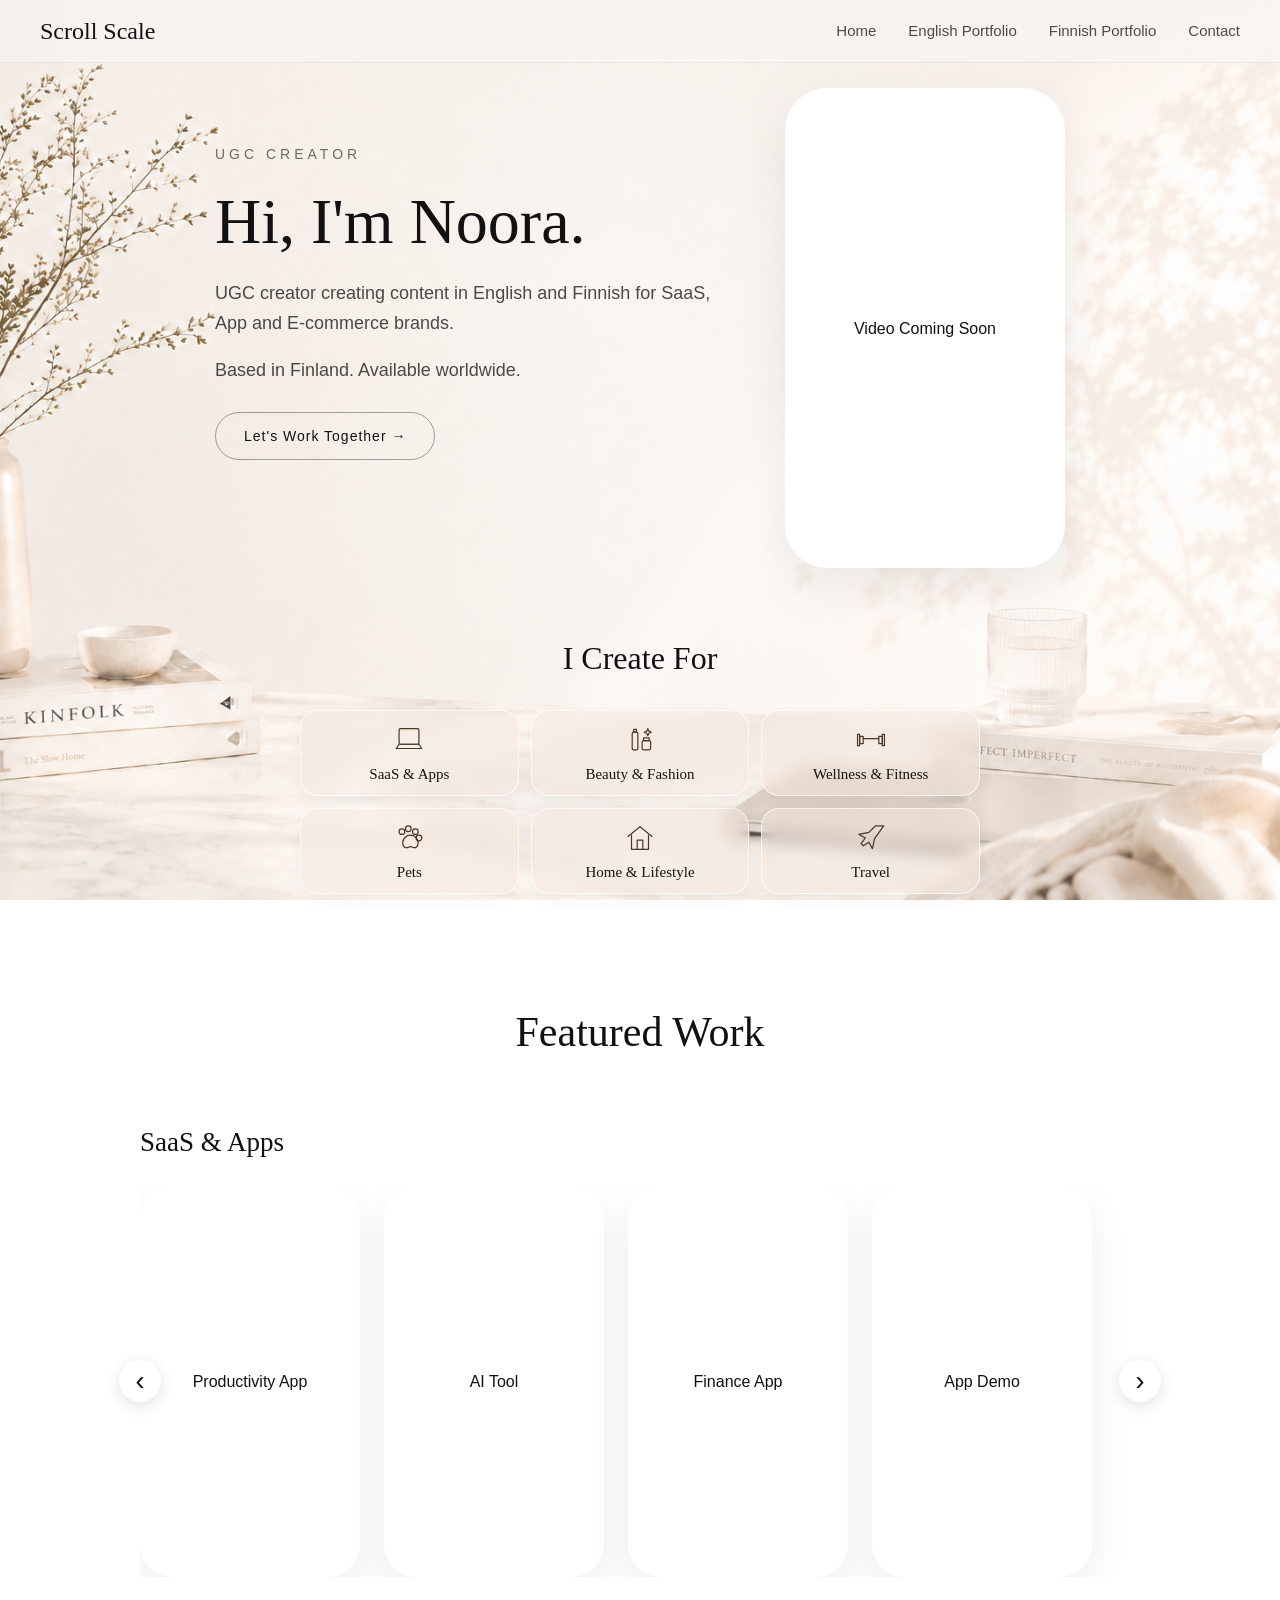
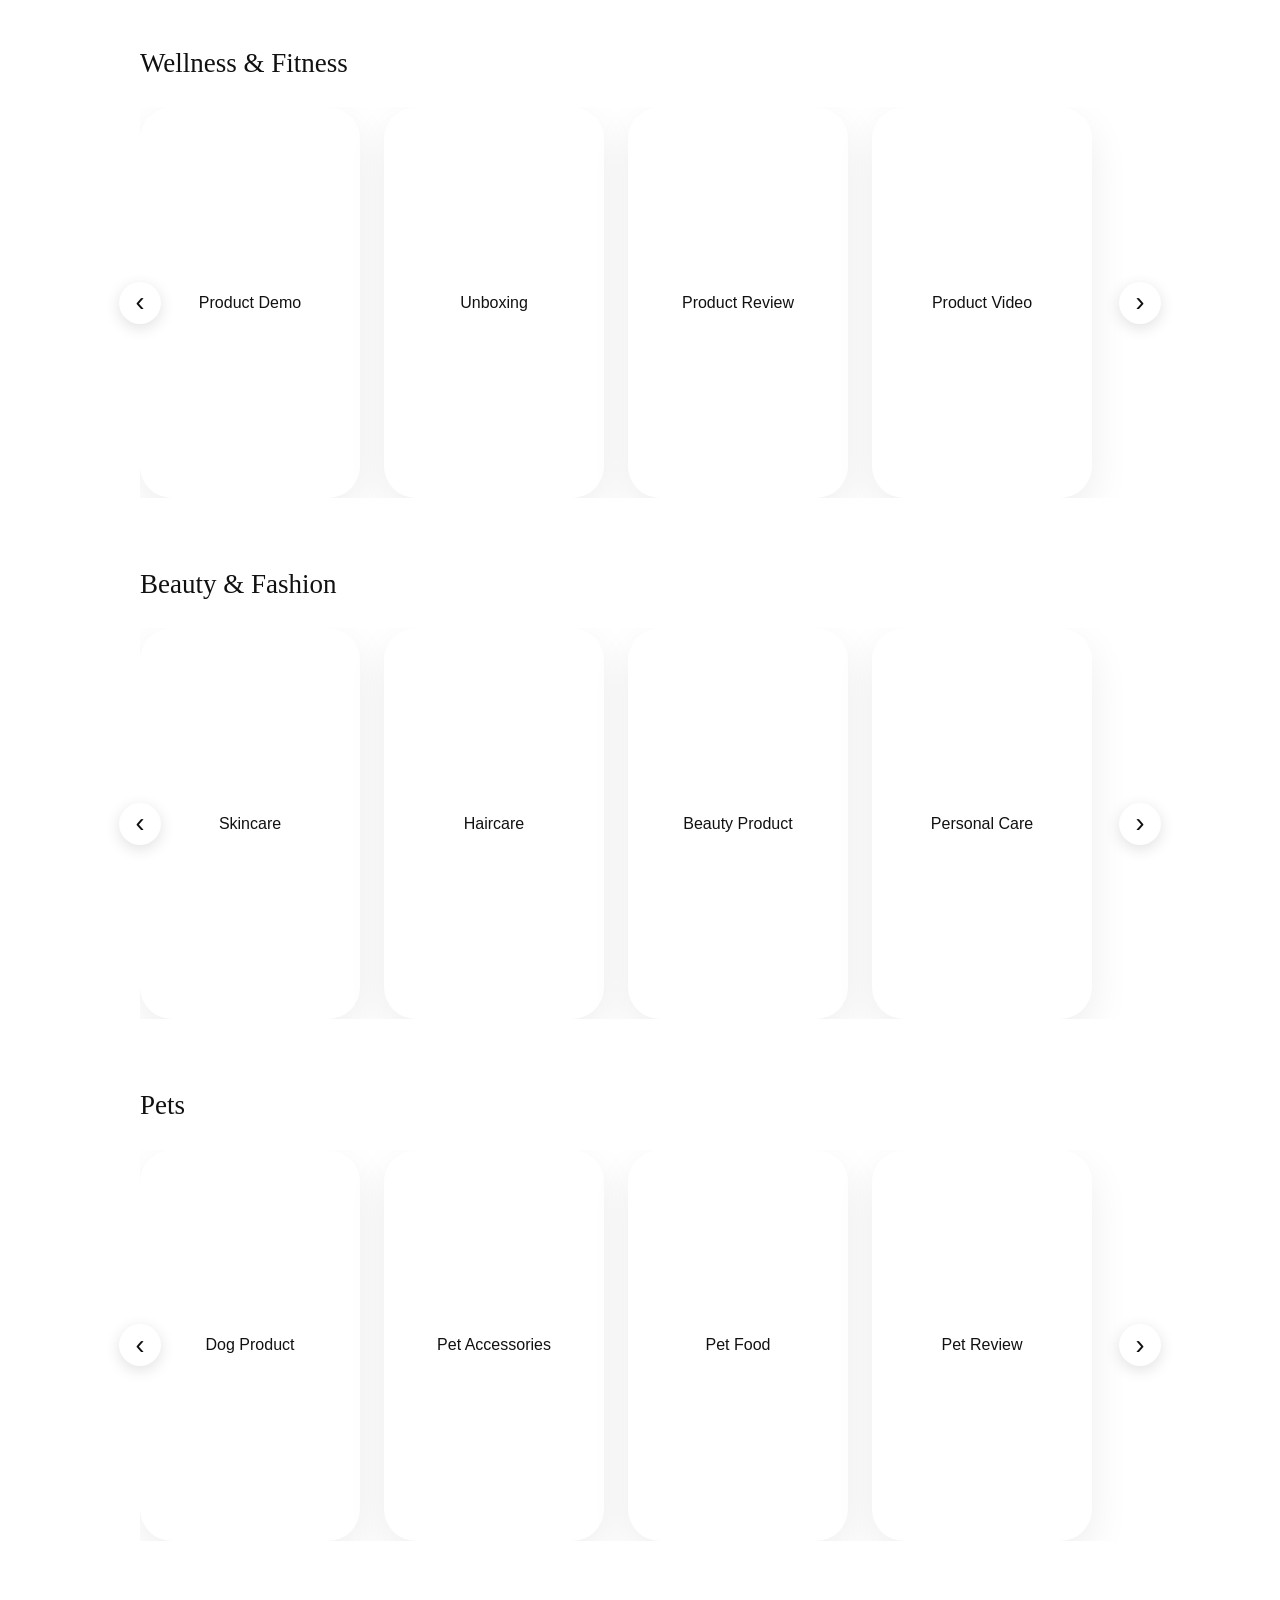
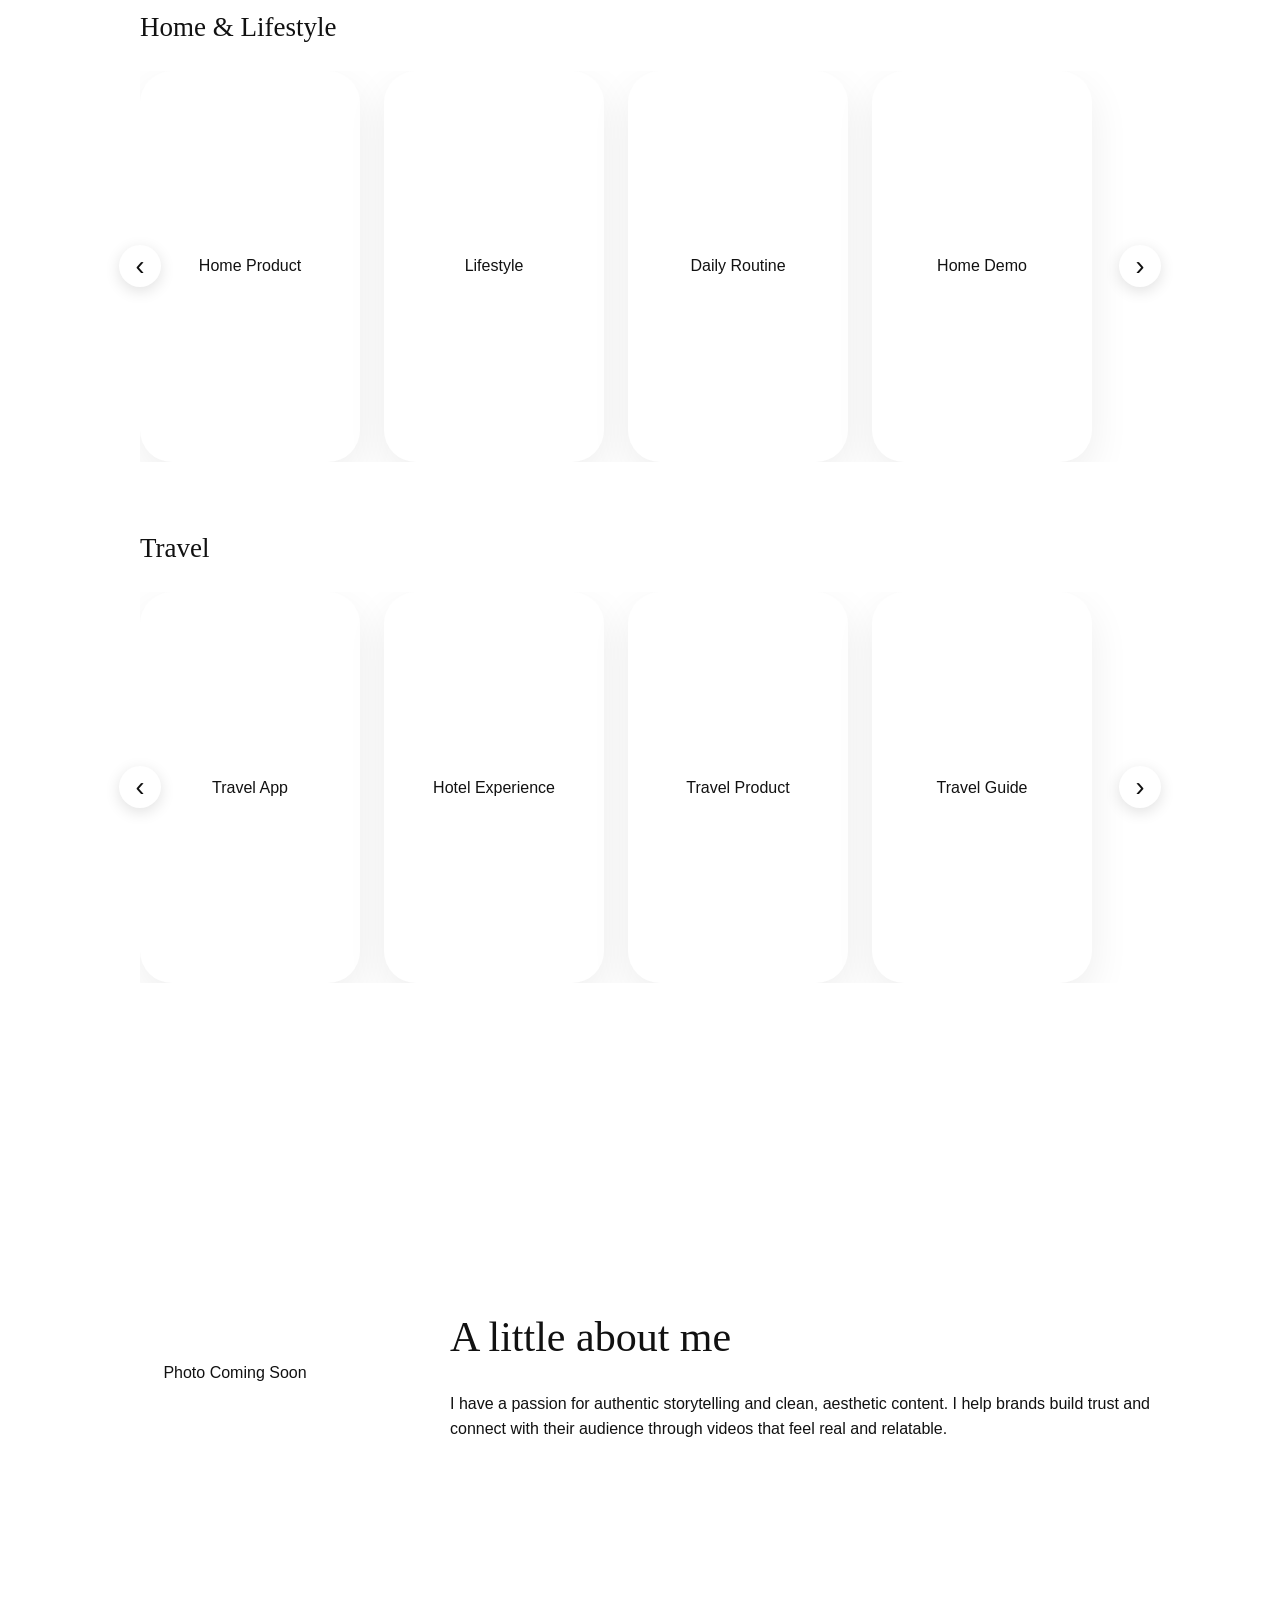
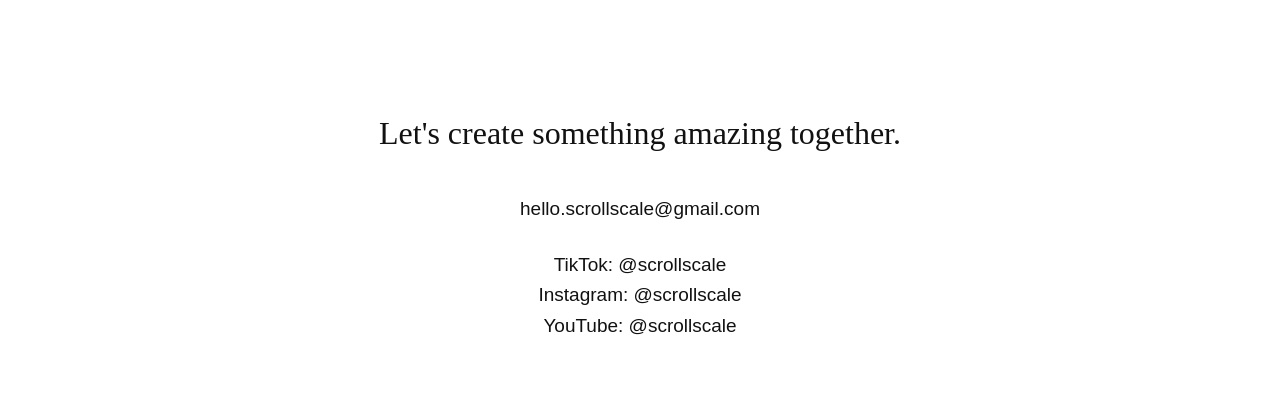
==== commit 1afb41b1: "Update en.html" ====
--- a/en.html
+++ b/en.html
@@ -96,7 +96,7 @@
                 <path d="M29 21h8v4h-8z"/>
                 <path d="M35 8l1.5 3.5L40 13l-3.5 1.5L35 18l-1.5-3.5L30 13l3.5-1.5z"/>
             </svg>
-            <span>Beauty & Personal Care</span>
+            <span>Beauty & Fashion</span>
         </div>
 
         <!-- Wellness -->
@@ -130,7 +130,7 @@
                 <path d="M12 20v20h24V20"/>
                 <path d="M20 40V27h8v13"/>
             </svg>
-            <span>Home & Living</span>
+            <span>Home & Lifestyle</span>
         </div>
 
         <!-- Travel -->
--- a/Portfolio.css
+++ b/Portfolio.css
@@ -3,7 +3,7 @@
   padding: 0;
   box-sizing: border-box;
 }
- 
+
 body {
   background:
     linear-gradient(rgba(255,255,255,0.16), rgba(255,255,255,0.16)),
@@ -68,7 +68,6 @@
 /* HERO */
 
 .portfolio-hero {
-
   display: flex;
   justify-content: center;
   align-items: flex-start;
@@ -82,7 +81,6 @@
 }
 
 .hero-text {
-
   flex: 1;
   max-width: 500px;
 
@@ -90,7 +88,6 @@
 }
 
 .small-label {
-
   font-size: 14px;
   letter-spacing: 4px;
   text-transform: uppercase;
@@ -100,7 +97,6 @@
 }
 
 .hero-text h1 {
-
   font-size: 64px;
   line-height: 1.05;
 
@@ -111,7 +107,6 @@
 }
 
 .hero-description {
-
   font-size: 18px;
   line-height: 1.65;
   opacity: .75;
@@ -122,7 +117,6 @@
 /* PHONE */
 
 .phone-placeholder {
-
   width: 280px;
   height: 480px;
 
@@ -144,12 +138,10 @@
 /* GENERAL */
 
 section {
-
   padding: 70px 30px;
 }
 
 section h2 {
-
   font-size: 42px;
   font-family: Georgia, serif;
   font-weight: 400;
@@ -158,7 +150,6 @@
 
   margin-bottom: 50px;
 }
-
 
 /* FEATURED WORK CAROUSELS */
 
@@ -276,7 +267,7 @@
   right: -21px;
 }
 
-/* MOBILE */
+/* FEATURED WORK MOBILE */
 
 @media (max-width: 900px) {
 
@@ -301,10 +292,10 @@
   }
 
   .video-card {
-  flex: 0 0 190px;
-  width: 190px;
-  height: 338px;
-}
+    flex: 0 0 190px;
+    width: 190px;
+    height: 338px;
+  }
 
   .carousel-arrow {
     display: none;
@@ -315,7 +306,6 @@
 /* ABOUT */
 
 .about {
-
   max-width: 1180px;
   margin: 0 auto;
 
@@ -325,7 +315,6 @@
 }
 
 .about-image {
-
   width: 310px;
   height: 390px;
 
@@ -339,150 +328,32 @@
 }
 
 .about-text {
-
   flex: 1;
 }
 
 .about-text h2 {
-
   text-align: left;
   margin-bottom: 20px;
 }
 
-/* NICHES */
-
-.niche-grid {
-
-  display: grid;
-
-  grid-template-columns: repeat(auto-fit, minmax(180px, 1fr));
-
-  gap: 20px;
-
-  max-width: 1000px;
-  margin: 0 auto;
-}
-
-.niche-card {
-
-  background: white;
-
-  padding: 18px;
-
-  border-radius: 18px;
-
+/* CONTACT */
+
+.contact {
   text-align: center;
-
-  box-shadow: 0 10px 30px rgba(0,0,0,.05);
-}
-
-/* CONTACT */
-
-.contact {
-
-  text-align: center;
 }
 
 .contact h2 {
-
   font-size: 32px;
   margin-bottom: 35px;
 }
 
 .contact p {
-
   font-size: 19px;
 }
 
-/* MOBILE */
-
-@media (max-width:900px){
-
-.navbar{
-
-padding:16px 18px;
-}
-
-.nav-logo{
-
-font-size:20px;
-}
-
-.nav-links{
-
-gap:10px;
-}
-
-.nav-links a{
-
-font-size:12px;
-}
-
-.portfolio-hero{
-
-flex-direction:column;
-
-align-items:center;
-justify-content:center;
-
-text-align:center;
-
-gap:40px;
-
-padding:35px 24px 70px;
-}
-
-.hero-text{
-
-max-width:100%;
-
-padding-top:0;
-}
-
-.small-label{
-
-font-size:14px;
-}
-
-.hero-text h1{
-
-font-size:58px;
-}
-
-.hero-description{
-
-font-size:18px;
-}
-
-.phone-placeholder{
-
-width:280px;
-height:560px;
-
-margin:0 auto;
-
-align-self:center;
-
-display:flex;
-justify-content:center;
-align-items:center;
-}
-
-.about{
-
-flex-direction:column;
-}
-
-.about-text h2{
-
-text-align:center;
-}
-
-}
 /* HERO BUTTON */
 
 .hero-button {
-
   display: inline-block;
 
   margin-top: 8px;
@@ -503,7 +374,6 @@
 }
 
 .hero-button:hover {
-
   background: #111;
   color: #f8f5f1;
 
@@ -512,175 +382,46 @@
   transform: translateY(-2px);
 }
 
-/* BEAUTIFUL NICHE CARDS */
+/* =========================================
+   NICHE CARDS
+========================================= */
 
 .niches {
-  padding: 60px 30px 80px;
-}
-
-.niches h2 {
-  margin-bottom: 35px;
-}
-
-/* GRID */
-
-.niche-grid {
-  display: grid;
-
-  grid-template-columns: repeat(3, 1fr);
-
-  gap: 18px;
-
-  max-width: 680px;
-
-  margin: 0 auto;
-}
-
-/* CARDS */
-
-.niche-card {
-
-  min-height: 115px;
-
-  display: flex;
-  flex-direction: column;
-  justify-content: center;
-  align-items: center;
-
-  gap: 12px;
-
-  padding: 20px 15px;
-
-  background: rgba(255, 255, 255, 0.18);
-
-  backdrop-filter: blur(12px);
-  -webkit-backdrop-filter: blur(12px);
-
-  border: 1px solid rgba(255, 255, 255, 0.55);
-
-  border-radius: 22px;
-
-  color: #2b241f;
-
-  box-shadow:
-    0 8px 20px rgba(90, 65, 45, 0.08),
-    inset 0 1px 0 rgba(255, 255, 255, 0.4);
-
-  transition: all 0.3s ease;
-}
-
-/* ICONS */
-
-.niche-icon {
-  width: 25px;
-  height: 25px;
-
-  color: #514438;
-}
-
-/* TEXT */
-
-.niche-card span {
-  font-family: Georgia, serif;
-
-  font-size: 16px;
-
-  text-align: center;
-
-  line-height: 1.3;
-}
-
-/* HOVER */
-
-.niche-card:hover {
-
-  transform: translateY(-4px);
-
-  background: rgba(255, 255, 255, 0.32);
-
-  box-shadow:
-    0 12px 25px rgba(90, 65, 45, 0.12);
-}
-
-/* MOBILE */
-
-@media (max-width: 600px) {
-
-  .niche-grid {
-    grid-template-columns: repeat(2, 1fr);
-
-    gap: 12px;
-
-    max-width: 420px;
-  }
-
-  .niche-card {
-    min-height: 105px;
-
-    padding: 16px 10px;
-
-    border-radius: 18px;
-  }
-
-  .niche-card span {
-    font-size: 14px;
-  }
-
-  .niche-icon {
-    width: 23px;
-    height: 23px;
-  }
-
-  .niches {
-    padding: 45px 20px 60px;
-  }
-
-}
-
-/* =========================================
-   AESTHETIC NICHE CARDS
-========================================= */
-
-.niches {
-  padding: 55px 30px 80px;
+  padding: 25px 20px 45px;
   text-align: center;
 }
 
 .niches h2 {
   font-family: Georgia, serif;
-  font-size: 46px;
+  font-size: 32px;
   font-weight: 400;
-  margin-bottom: 45px;
-}
-
-
-/* CARD GRID */
+  margin-bottom: 25px;
+}
+
+/* GRID */
 
 .niche-grid {
   display: grid;
   grid-template-columns: repeat(3, 1fr);
 
-  max-width: 850px;
+  max-width: 680px;
   margin: 0 auto;
 
-  gap: 22px;
-}
-
-
-/* INDIVIDUAL CARDS */
+  gap: 12px;
+}
+
+/* CARDS */
 
 .niche-card {
-
-  min-height: 135px;
+  min-height: 85px;
+  padding: 12px 8px;
 
   display: flex;
   flex-direction: column;
+  align-items: center;
   justify-content: center;
-  align-items: center;
-
-  gap: 12px;
-
-  padding: 20px;
+
+  gap: 8px;
 
   background: rgba(245, 231, 219, 0.48);
 
@@ -688,92 +429,159 @@
   -webkit-backdrop-filter: blur(8px);
 
   border: 1px solid rgba(255, 255, 255, 0.65);
-
-  border-radius: 24px;
+  border-radius: 18px;
 
   box-shadow:
-    0 8px 20px rgba(80, 55, 35, 0.08),
-    inset 0 1px 1px rgba(255, 255, 255, 0.5);
-
-  transition: all 0.35s ease;
+    0 5px 15px rgba(80, 55, 35, 0.05);
 
   color: #171311;
-}
-
+
+  transition: all 0.3s ease;
+}
 
 /* ICONS */
 
 .niche-icon {
-
-  font-size: 34px;
-  line-height: 1;
-
-  color: #27211d;
-
-}
-
-
-/* CARD TEXT */
-
-.niche-card span:last-child {
-
+  width: 34px;
+  height: 34px;
+
+  fill: none;
+  stroke: #493728;
+  stroke-width: 1.7;
+  stroke-linecap: round;
+  stroke-linejoin: round;
+}
+
+/* TEXT */
+
+.niche-card span {
   font-family: Georgia, serif;
-
-  font-size: 21px;
-
+  font-size: 15px;
   font-weight: 400;
 
   line-height: 1.2;
-
-}
-
-
-/* HOVER EFFECT */
+  text-align: center;
+  white-space: nowrap;
+}
+
+/* HOVER */
 
 .niche-card:hover {
-
-  transform: translateY(-5px);
+  transform: translateY(-3px);
 
   background: rgba(248, 235, 224, 0.68);
 
   box-shadow:
-    0 14px 28px rgba(80, 55, 35, 0.12),
-    inset 0 1px 1px rgba(255, 255, 255, 0.7);
-
-}
-
-
-/* MOBILE */
-
-@media (max-width: 768px) {
+    0 10px 20px rgba(80, 55, 35, 0.1);
+}
+
+/* MOBILE NICHE CARDS */
+
+@media (max-width: 600px) {
 
   .niches {
-    padding: 45px 20px 60px;
+    padding: 20px 15px 40px;
   }
 
   .niches h2 {
-    font-size: 36px;
-    margin-bottom: 35px;
+    font-size: 27px;
+    margin-bottom: 20px;
   }
 
   .niche-grid {
     grid-template-columns: repeat(2, 1fr);
-    gap: 14px;
-    max-width: 500px;
+    gap: 10px;
+    max-width: 400px;
   }
 
   .niche-card {
-    min-height: 115px;
-    padding: 15px;
-    border-radius: 20px;
+    min-height: 80px;
+    padding: 10px 5px;
+    gap: 7px;
   }
 
   .niche-icon {
-    font-size: 29px;
-  }
-
-  .niche-card span:last-child {
+    width: 30px;
+    height: 30px;
+  }
+
+  .niche-card span {
+    font-size: 13px;
+  }
+
+}
+
+/* =========================================
+   GENERAL MOBILE STYLES
+========================================= */
+
+@media (max-width: 900px) {
+
+  .navbar {
+    padding: 16px 18px;
+  }
+
+  .nav-logo {
+    font-size: 20px;
+  }
+
+  .nav-links {
+    gap: 10px;
+  }
+
+  .nav-links a {
+    font-size: 12px;
+  }
+
+  .portfolio-hero {
+    flex-direction: column;
+
+    align-items: center;
+    justify-content: center;
+
+    text-align: center;
+
+    gap: 40px;
+
+    padding: 35px 24px 70px;
+  }
+
+  .hero-text {
+    max-width: 100%;
+    padding-top: 0;
+  }
+
+  .small-label {
+    font-size: 14px;
+  }
+
+  .hero-text h1 {
+    font-size: 58px;
+  }
+
+  .hero-description {
     font-size: 18px;
   }
 
-}
+  .phone-placeholder {
+    width: 280px;
+    height: 560px;
+
+    margin: 0 auto;
+
+    align-self: center;
+
+    display: flex;
+    justify-content: center;
+    align-items: center;
+  }
+
+  .about {
+    flex-direction: column;
+  }
+
+  .about-text h2 {
+    text-align: center;
+  }
+
+}
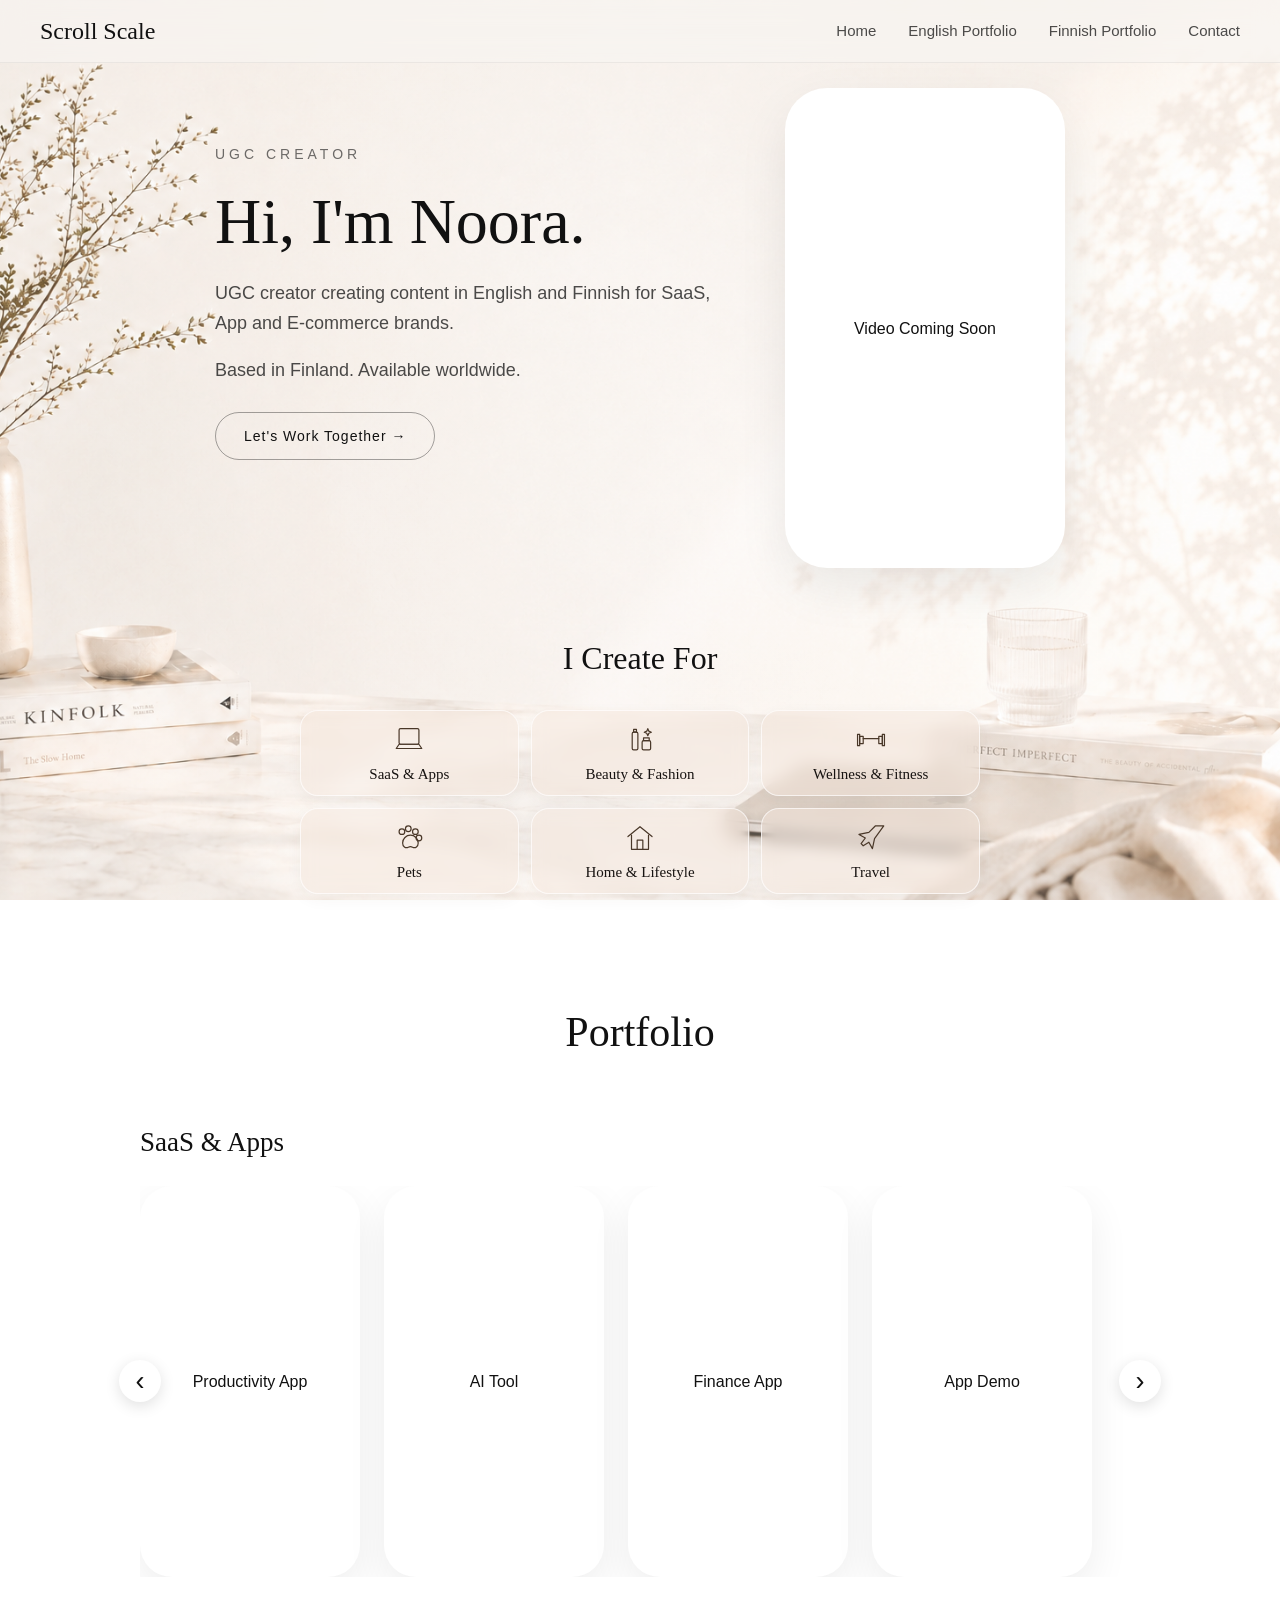
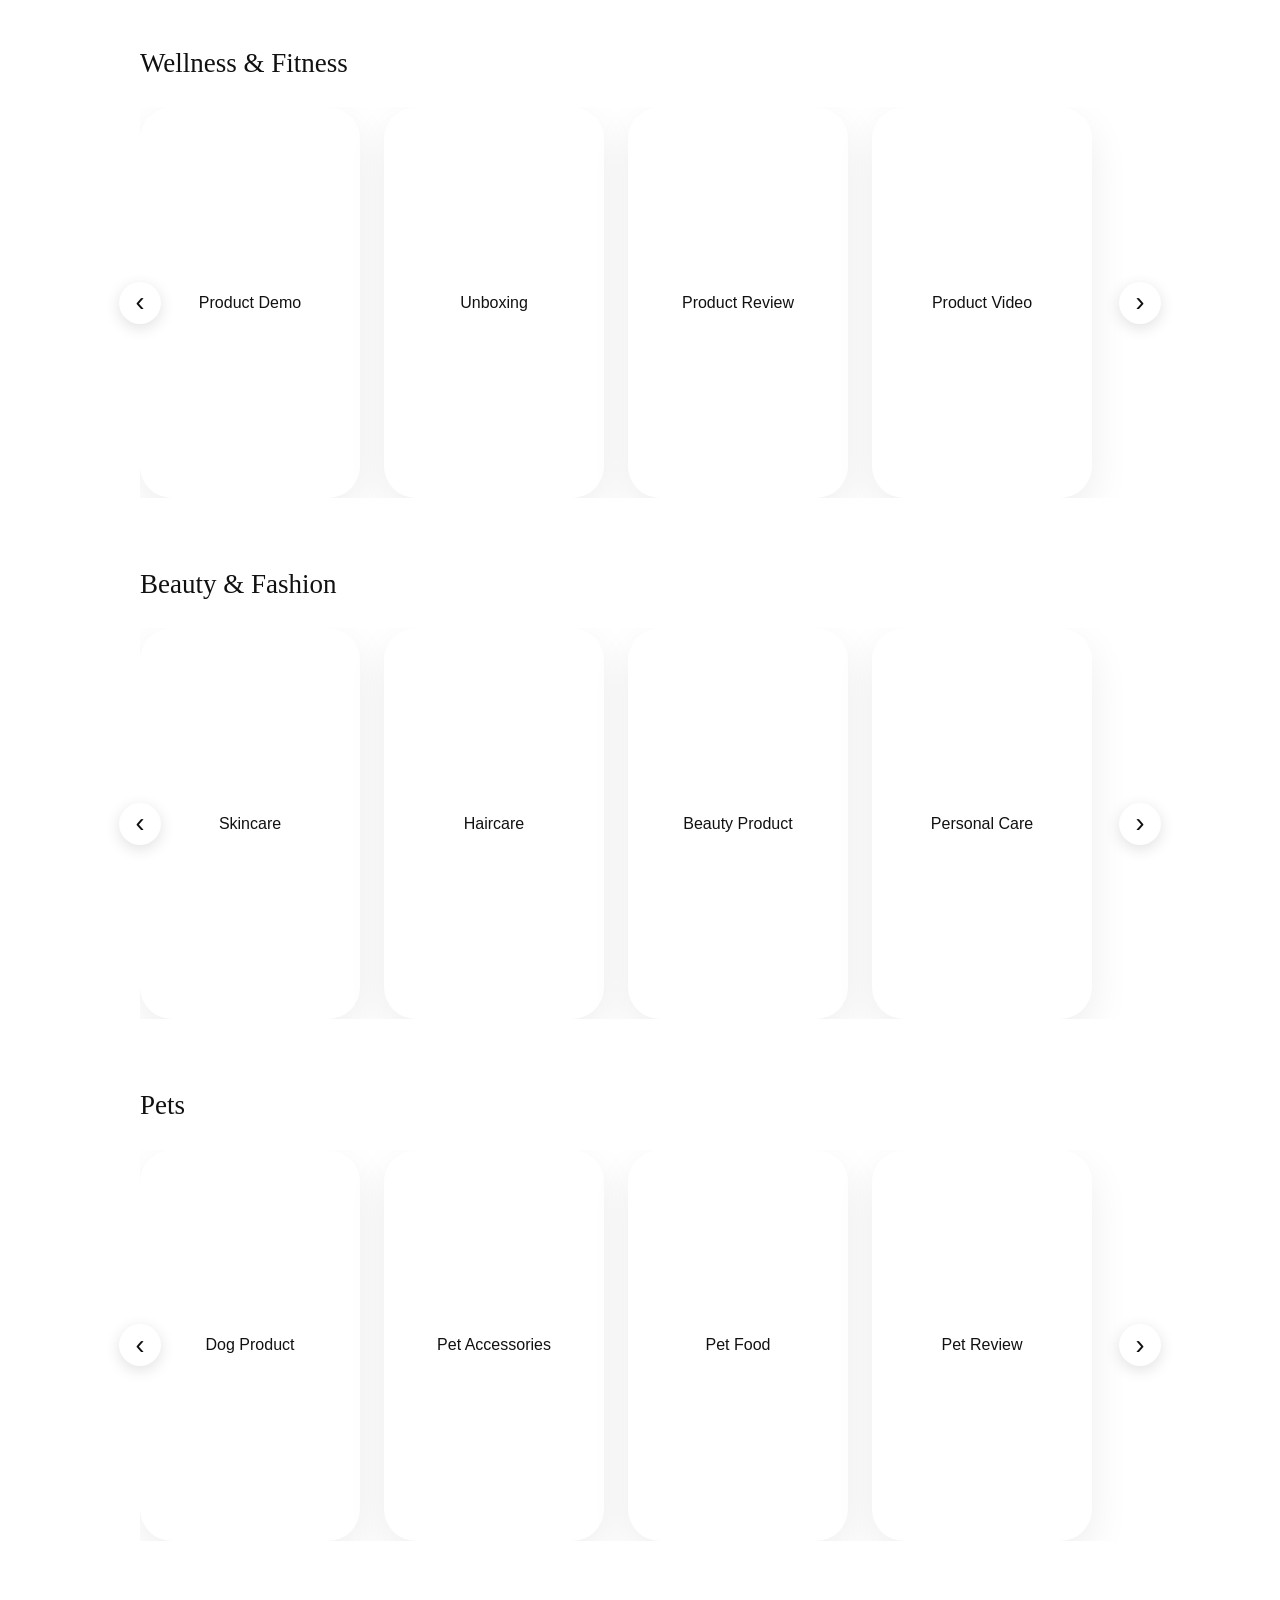
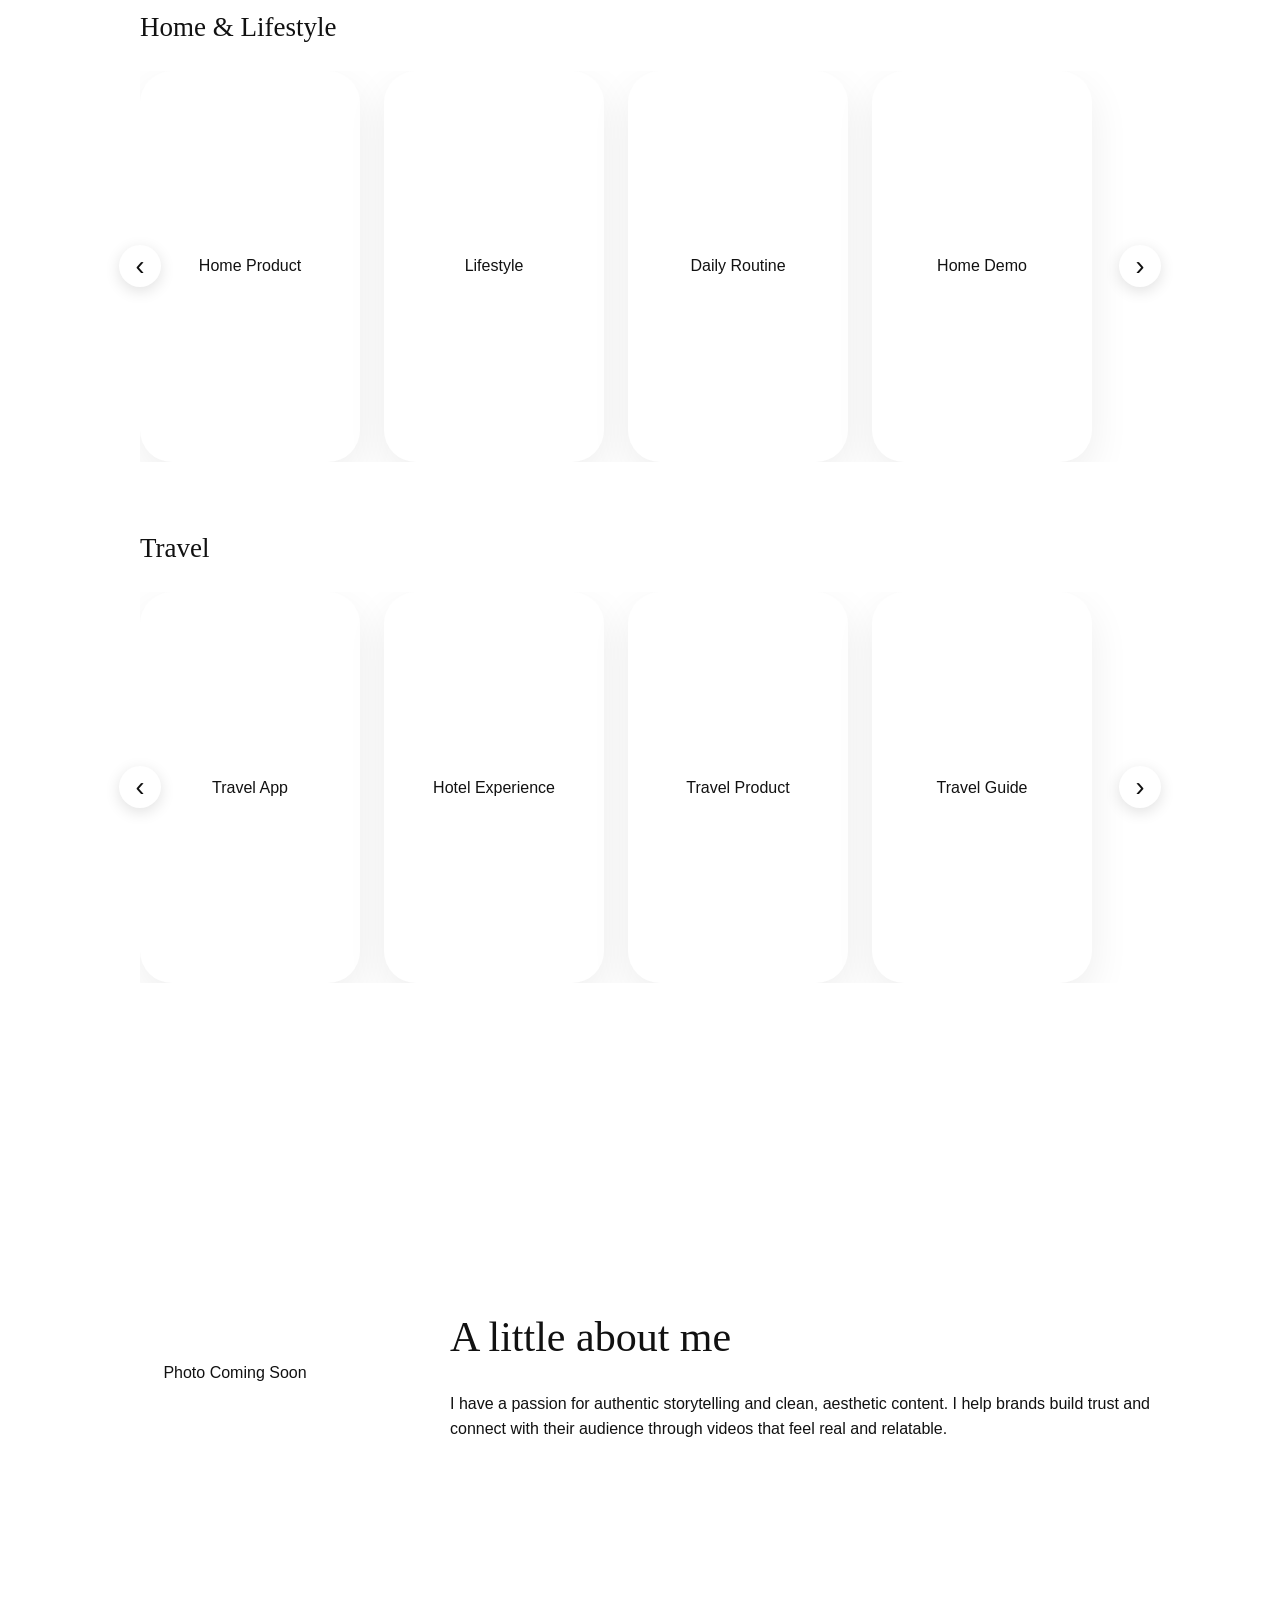
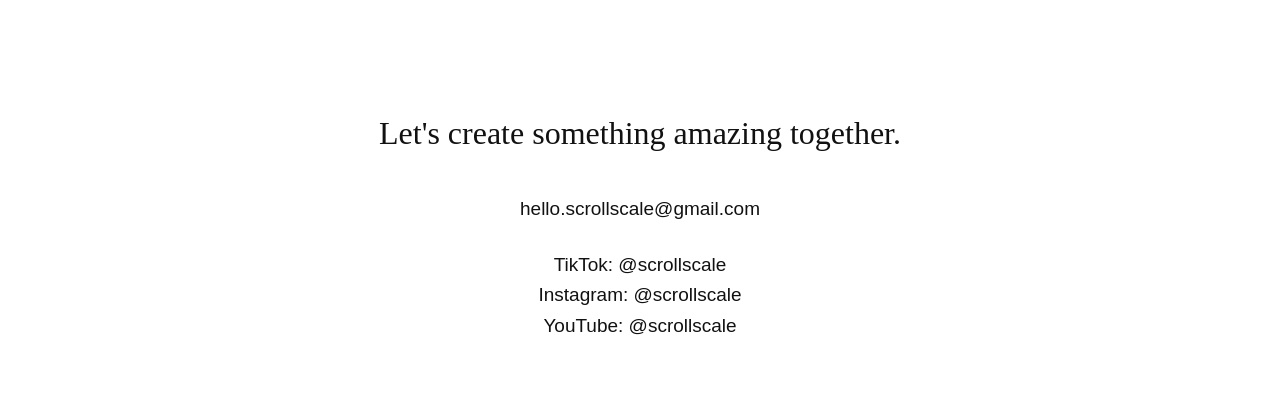
==== commit 651c3282: "Update en.html" ====
--- a/en.html
+++ b/en.html
@@ -144,11 +144,11 @@
     </div>
 </section>
 
-  <!-- FEATURED WORK -->
+  <!-- PORTFOLIO -->
 
   <section class="featured-work">
 
-    <h2>Featured Work</h2>
+    <h2>Portfolio</h2>
 
 
     <!-- SAAS & APPS -->
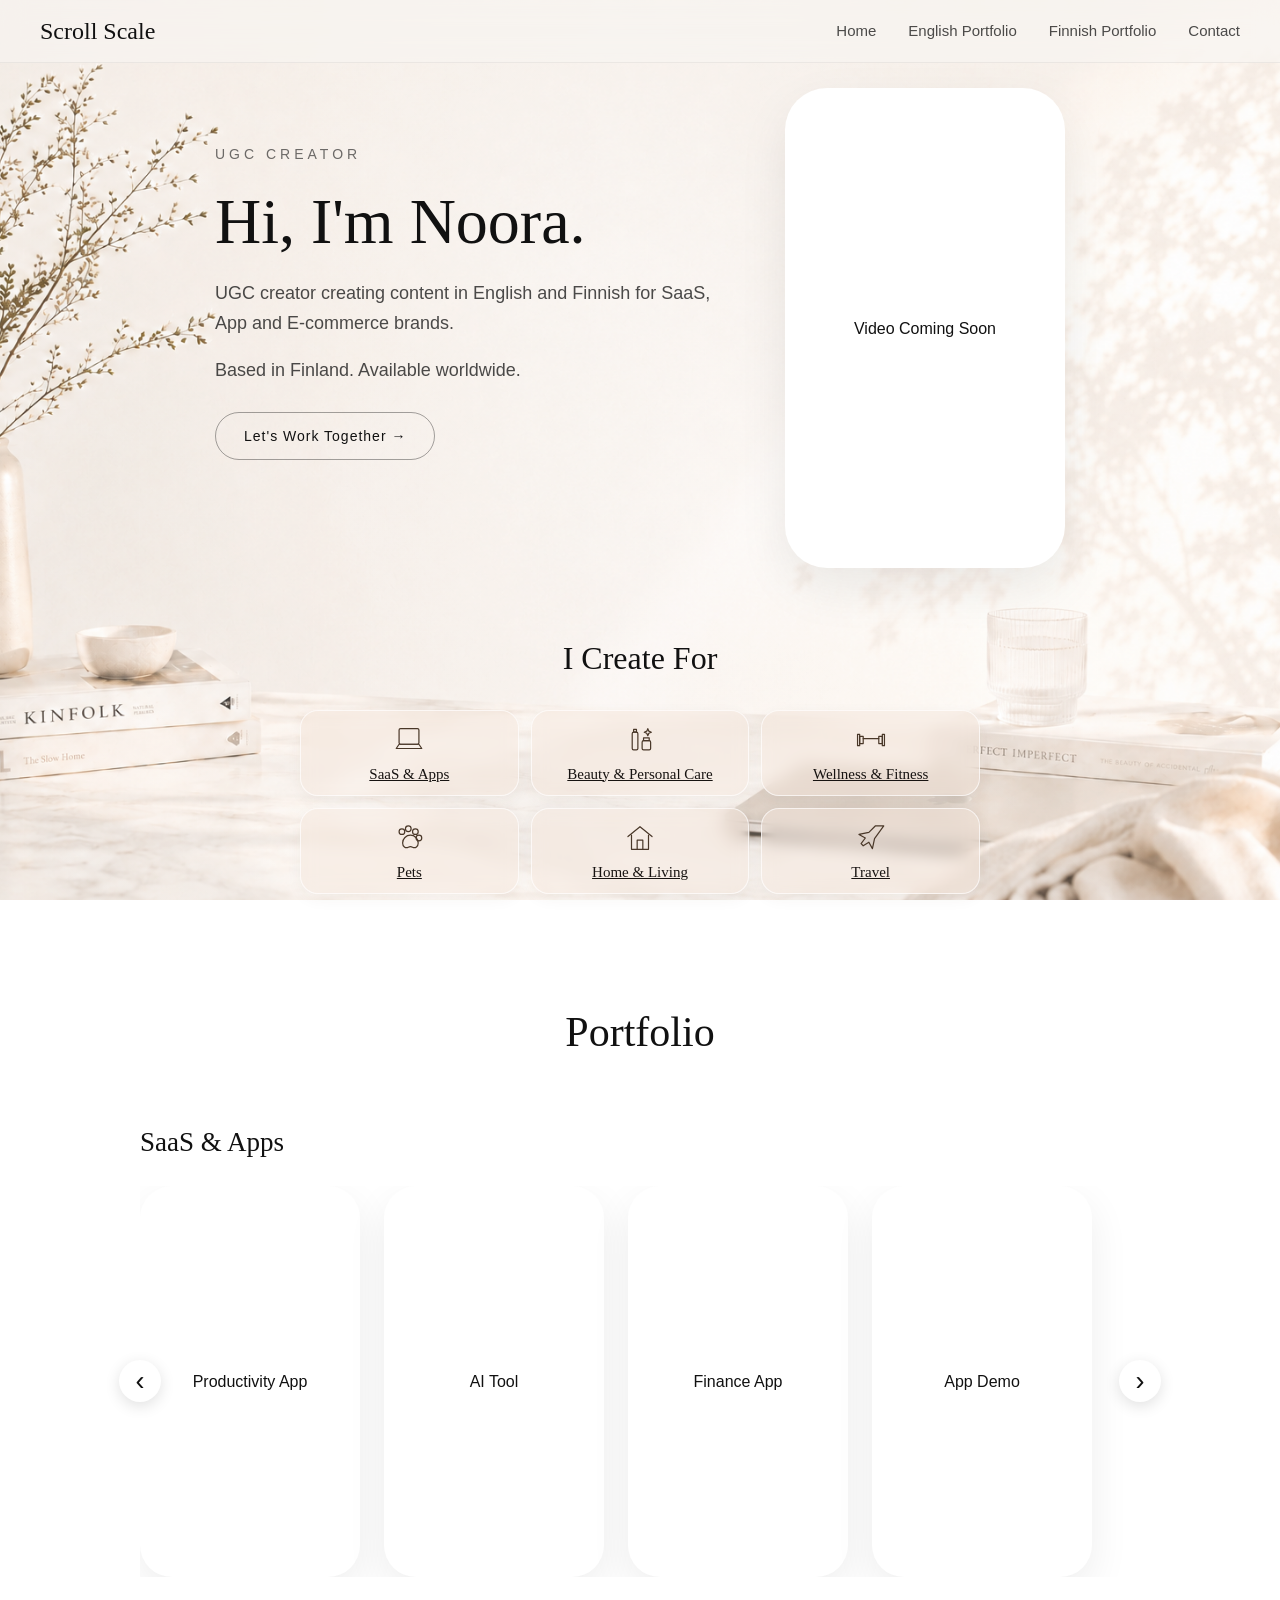
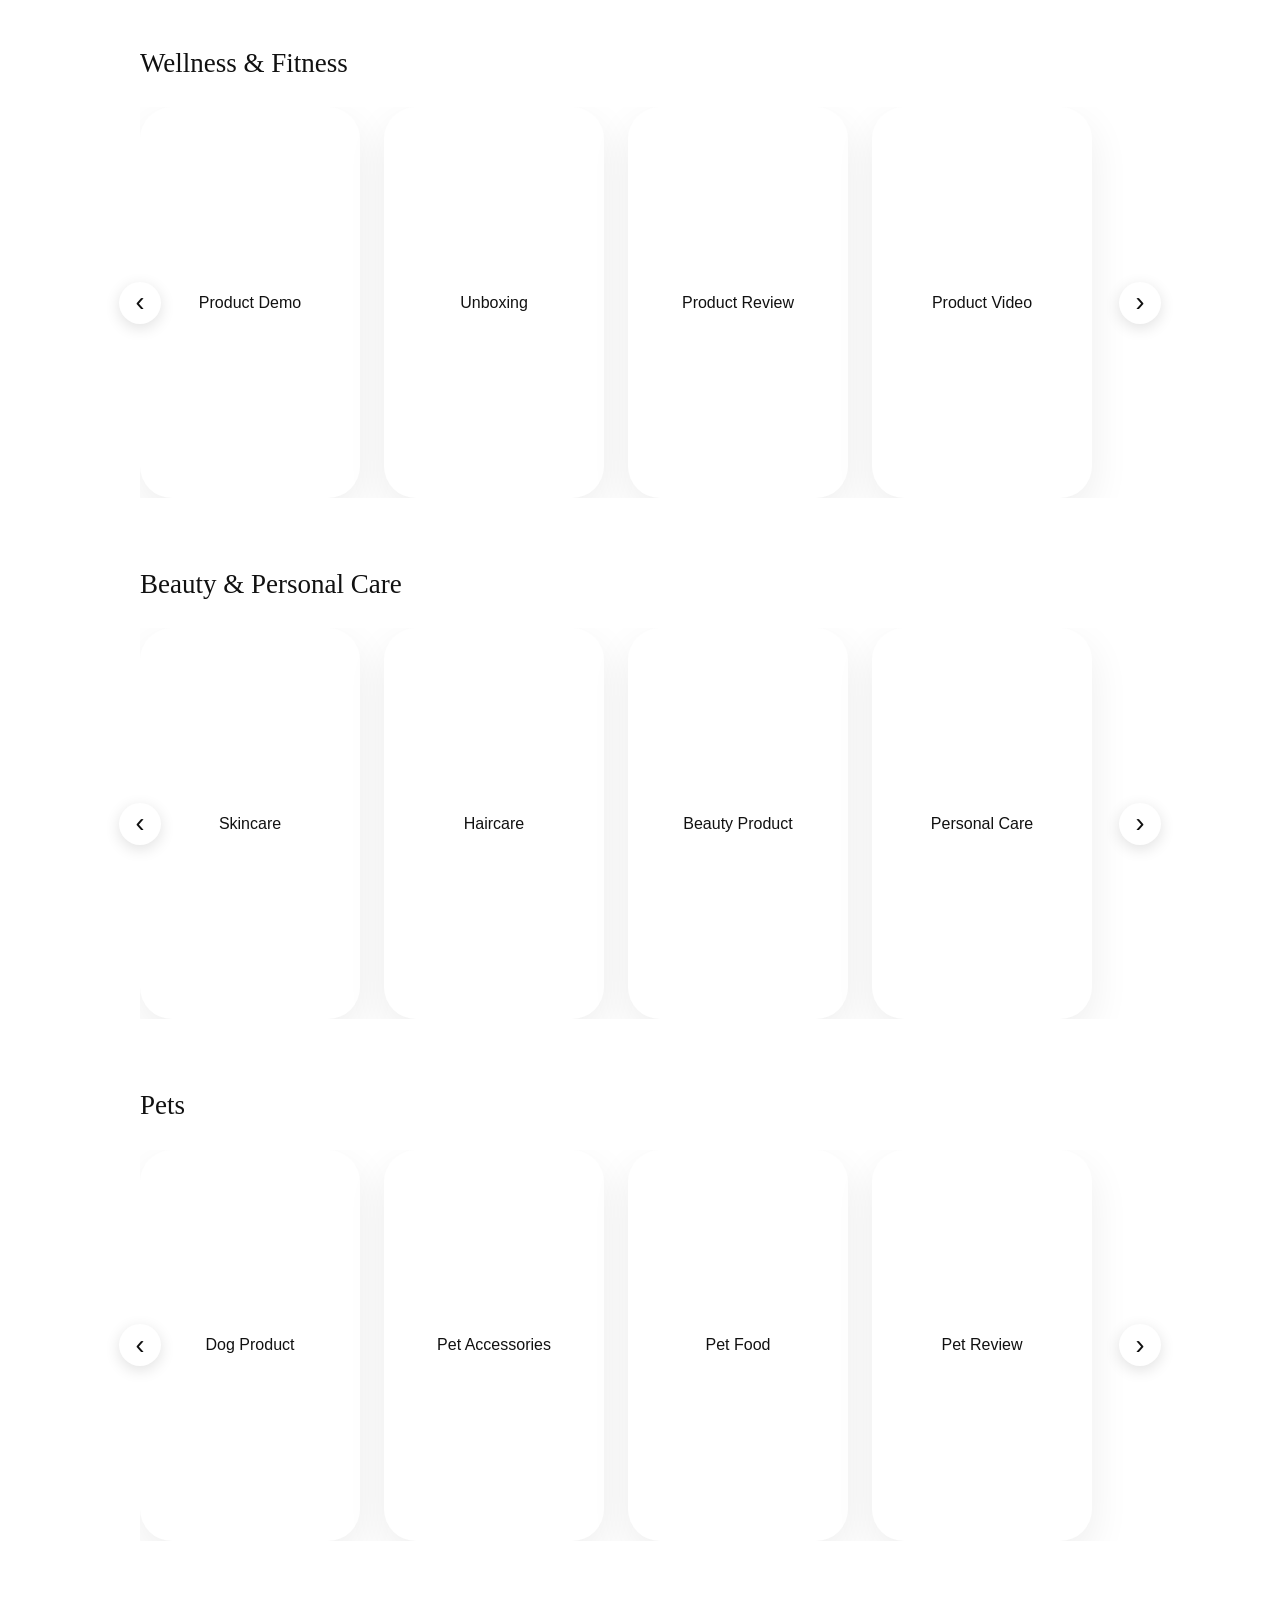
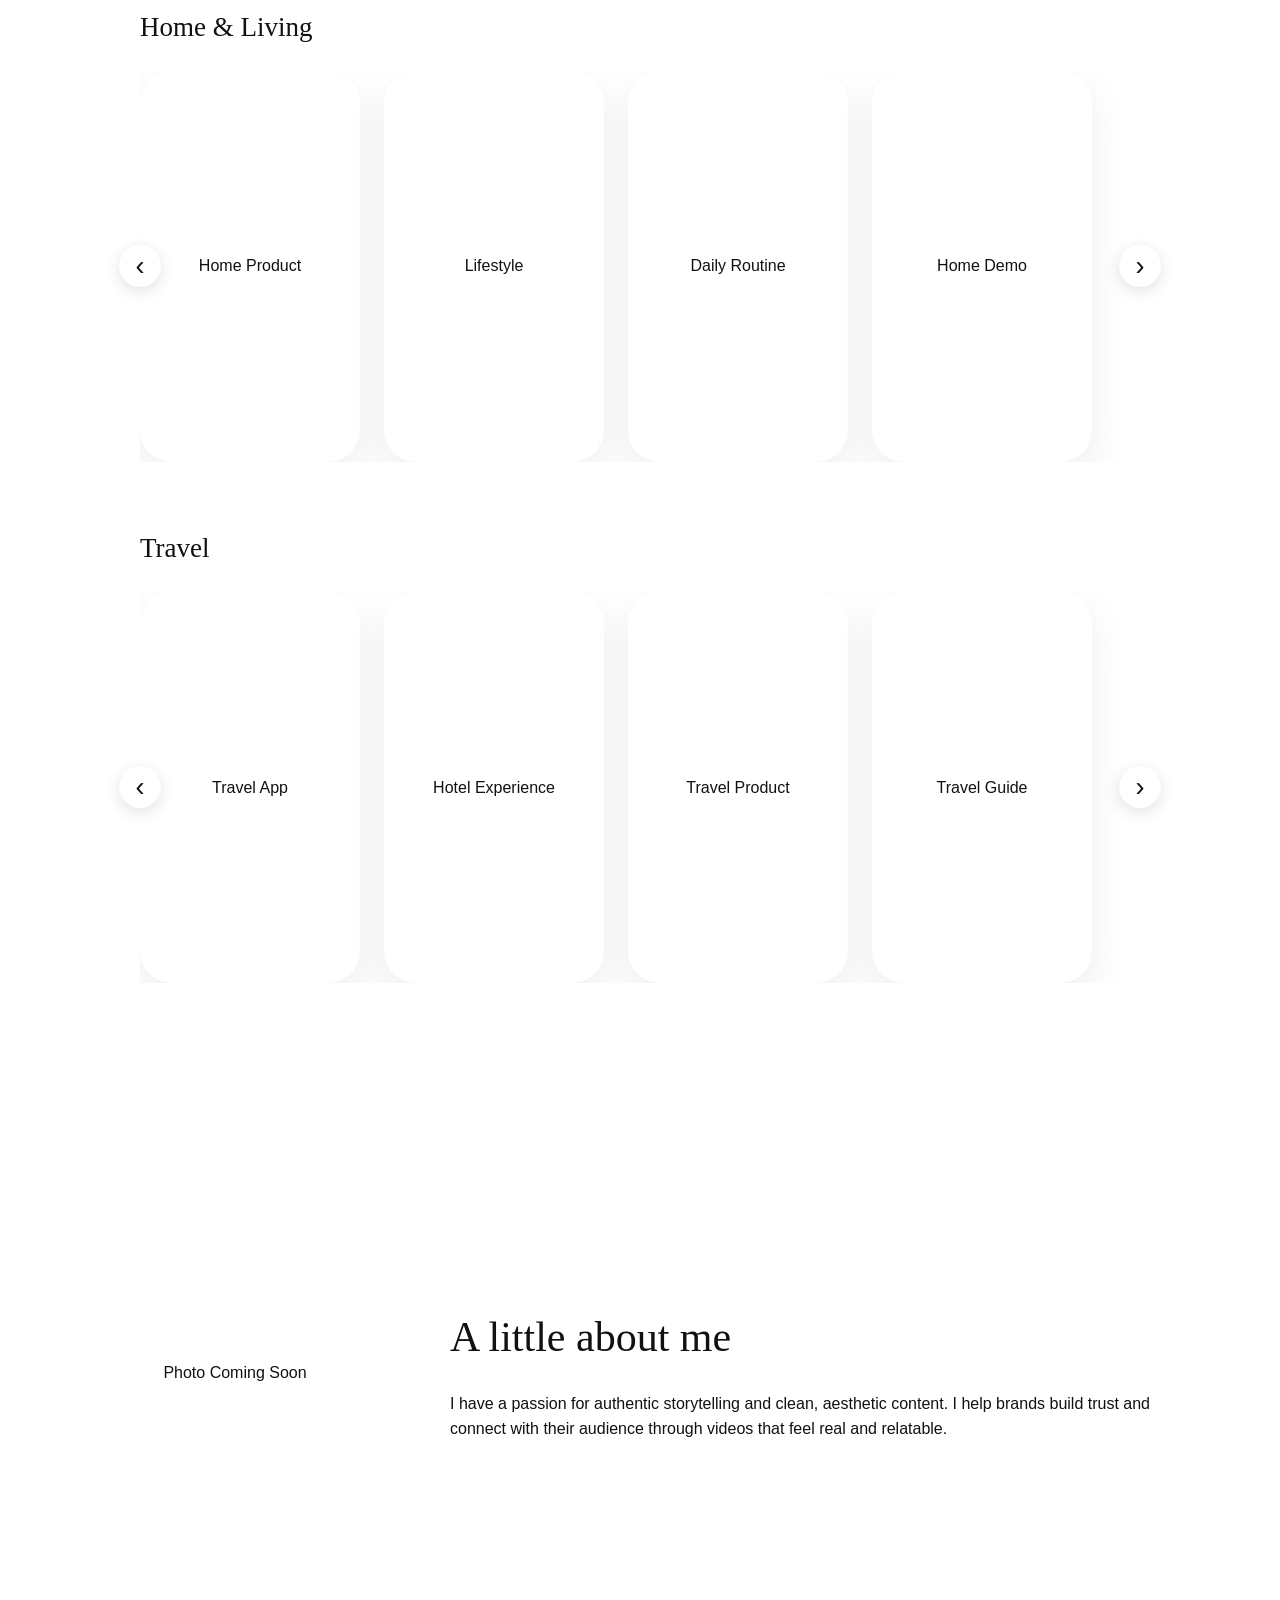
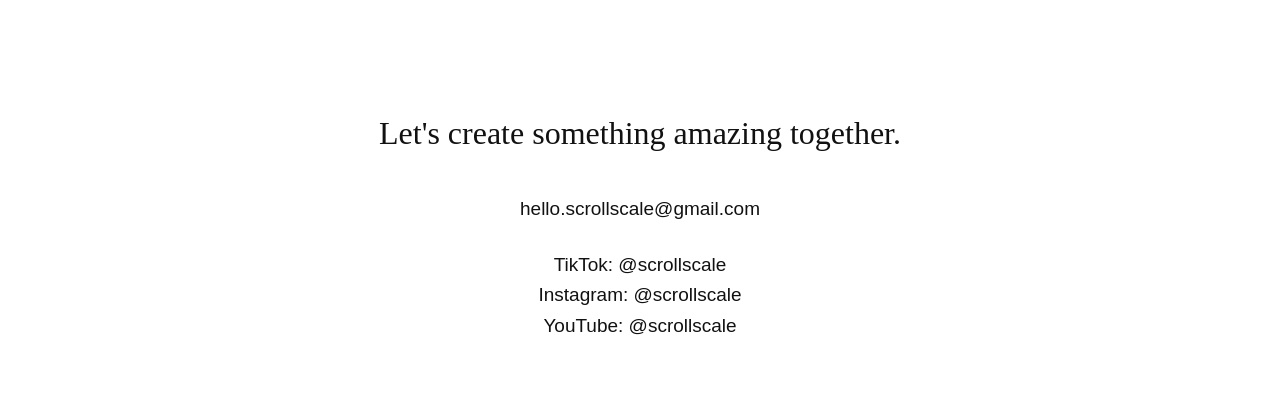
==== commit 94d9f50c: "Update en.html" ====
--- a/en.html
+++ b/en.html
@@ -1,4 +1,3 @@
-
 <!DOCTYPE html>
 <html lang="en">
 
@@ -72,77 +71,110 @@
   </section>
 
 
-<!-- NICHES -->
-<section class="niches">
+  <!-- NICHES -->
+
+  <section class="niches">
+
     <h2>I Create For</h2>
 
     <div class="niche-grid">
 
-        <!-- SaaS & Apps -->
-        <div class="niche-card">
-            <svg class="niche-icon" viewBox="0 0 48 48">
-                <rect x="10" y="8" width="28" height="22" rx="2"/>
-                <path d="M6 36h36l-4-6H10z"/>
-            </svg>
-            <span>SaaS & Apps</span>
-        </div>
-
-        <!-- Beauty -->
-        <div class="niche-card">
-            <svg class="niche-icon" viewBox="0 0 48 48">
-                <rect x="13" y="13" width="8" height="25" rx="2"/>
-                <path d="M15 9h4v4h-4z"/>
-                <rect x="27" y="25" width="12" height="13" rx="2"/>
-                <path d="M29 21h8v4h-8z"/>
-                <path d="M35 8l1.5 3.5L40 13l-3.5 1.5L35 18l-1.5-3.5L30 13l3.5-1.5z"/>
-            </svg>
-            <span>Beauty & Fashion</span>
-        </div>
-
-        <!-- Wellness -->
-        <div class="niche-card">
-            <svg class="niche-icon" viewBox="0 0 48 48">
-                <path d="M8 19h5v10H8z"/>
-                <path d="M5 16h3v16H5z"/>
-                <path d="M13 22h22"/>
-                <path d="M35 19h5v10h-5z"/>
-                <path d="M40 16h3v16h-3z"/>
-            </svg>
-            <span>Wellness & Fitness</span>
-        </div>
-
-        <!-- Pets -->
-        <div class="niche-card">
-            <svg class="niche-icon" viewBox="0 0 48 48">
-                <circle cx="14" cy="15" r="4"/>
-                <circle cx="23" cy="11" r="4"/>
-                <circle cx="33" cy="15" r="4"/>
-                <circle cx="38" cy="24" r="4"/>
-                <path d="M15 31c0-6 5-11 11-11s11 5 11 11c0 5-4 8-8 6-2-1-4-1-6 0-4 2-8-1-8-6z"/>
-            </svg>
-            <span>Pets</span>
-        </div>
-
-        <!-- Home -->
-        <div class="niche-card">
-            <svg class="niche-icon" viewBox="0 0 48 48">
-                <path d="M7 22L24 8l17 14"/>
-                <path d="M12 20v20h24V20"/>
-                <path d="M20 40V27h8v13"/>
-            </svg>
-            <span>Home & Lifestyle</span>
-        </div>
-
-        <!-- Travel -->
-        <div class="niche-card">
-            <svg class="niche-icon" viewBox="0 0 48 48">
-                <path d="M42 7L29 25l-3 14-5-9-8 5-3-3 6-8-9-5 14-3L30 7z"/>
-            </svg>
-            <span>Travel</span>
-        </div>
-
-    </div>
-</section>
+      <!-- SAAS & APPS -->
+
+      <a href="#saas-apps" class="niche-card">
+
+        <svg class="niche-icon" viewBox="0 0 48 48">
+          <rect x="10" y="8" width="28" height="22" rx="2"/>
+          <path d="M6 36h36l-4-6H10z"/>
+        </svg>
+
+        <span>SaaS & Apps</span>
+
+      </a>
+
+
+      <!-- BEAUTY -->
+
+      <a href="#beauty" class="niche-card">
+
+        <svg class="niche-icon" viewBox="0 0 48 48">
+          <rect x="13" y="13" width="8" height="25" rx="2"/>
+          <path d="M15 9h4v4h-4z"/>
+          <rect x="27" y="25" width="12" height="13" rx="2"/>
+          <path d="M29 21h8v4h-8z"/>
+          <path d="M35 8l1.5 3.5L40 13l-3.5 1.5L35 18l-1.5-3.5L30 13l3.5-1.5z"/>
+        </svg>
+
+        <span>Beauty & Personal Care</span>
+
+      </a>
+
+
+      <!-- WELLNESS -->
+
+      <a href="#wellness" class="niche-card">
+
+        <svg class="niche-icon" viewBox="0 0 48 48">
+          <path d="M8 19h5v10H8z"/>
+          <path d="M5 16h3v16H5z"/>
+          <path d="M13 22h22"/>
+          <path d="M35 19h5v10h-5z"/>
+          <path d="M40 16h3v16h-3z"/>
+        </svg>
+
+        <span>Wellness & Fitness</span>
+
+      </a>
+
+
+      <!-- PETS -->
+
+      <a href="#pets" class="niche-card">
+
+        <svg class="niche-icon" viewBox="0 0 48 48">
+          <circle cx="14" cy="15" r="4"/>
+          <circle cx="23" cy="11" r="4"/>
+          <circle cx="33" cy="15" r="4"/>
+          <circle cx="38" cy="24" r="4"/>
+          <path d="M15 31c0-6 5-11 11-11s11 5 11 11c0 5-4 8-8 6-2-1-4-1-6 0-4 2-8-1-8-6z"/>
+        </svg>
+
+        <span>Pets</span>
+
+      </a>
+
+
+      <!-- HOME & LIVING -->
+
+      <a href="#home-living" class="niche-card">
+
+        <svg class="niche-icon" viewBox="0 0 48 48">
+          <path d="M7 22L24 8l17 14"/>
+          <path d="M12 20v20h24V20"/>
+          <path d="M20 40V27h8v13"/>
+        </svg>
+
+        <span>Home & Living</span>
+
+      </a>
+
+
+      <!-- TRAVEL -->
+
+      <a href="#travel" class="niche-card">
+
+        <svg class="niche-icon" viewBox="0 0 48 48">
+          <path d="M42 7L29 25l-3 14-5-9-8 5-3-3 6-8-9-5 14-3L30 7z"/>
+        </svg>
+
+        <span>Travel</span>
+
+      </a>
+
+    </div>
+
+  </section>
+
 
   <!-- PORTFOLIO -->
 
@@ -153,7 +185,7 @@
 
     <!-- SAAS & APPS -->
 
-    <div class="video-category">
+    <div class="video-category" id="saas-apps">
 
       <h3>SaaS & Apps</h3>
 
@@ -183,7 +215,7 @@
 
     <!-- WELLNESS & FITNESS -->
 
-    <div class="video-category">
+    <div class="video-category" id="wellness">
 
       <h3>Wellness & Fitness</h3>
 
@@ -211,11 +243,11 @@
     </div>
 
 
-    <!-- BEAUTY & Fashion -->
-
-    <div class="video-category">
-
-      <h3>Beauty & Fashion</h3>
+    <!-- BEAUTY & PERSONAL CARE -->
+
+    <div class="video-category" id="beauty">
+
+      <h3>Beauty & Personal Care</h3>
 
       <div class="carousel-container">
 
@@ -243,7 +275,7 @@
 
     <!-- PETS -->
 
-    <div class="video-category">
+    <div class="video-category" id="pets">
 
       <h3>Pets</h3>
 
@@ -271,11 +303,11 @@
     </div>
 
 
-    <!-- HOME & LIFESTYLE -->
-
-    <div class="video-category">
-
-      <h3>Home & Lifestyle</h3>
+    <!-- HOME & LIVING -->
+
+    <div class="video-category" id="home-living">
+
+      <h3>Home & Living</h3>
 
       <div class="carousel-container">
 
@@ -303,7 +335,7 @@
 
     <!-- TRAVEL -->
 
-    <div class="video-category">
+    <div class="video-category" id="travel">
 
       <h3>Travel</h3>
 
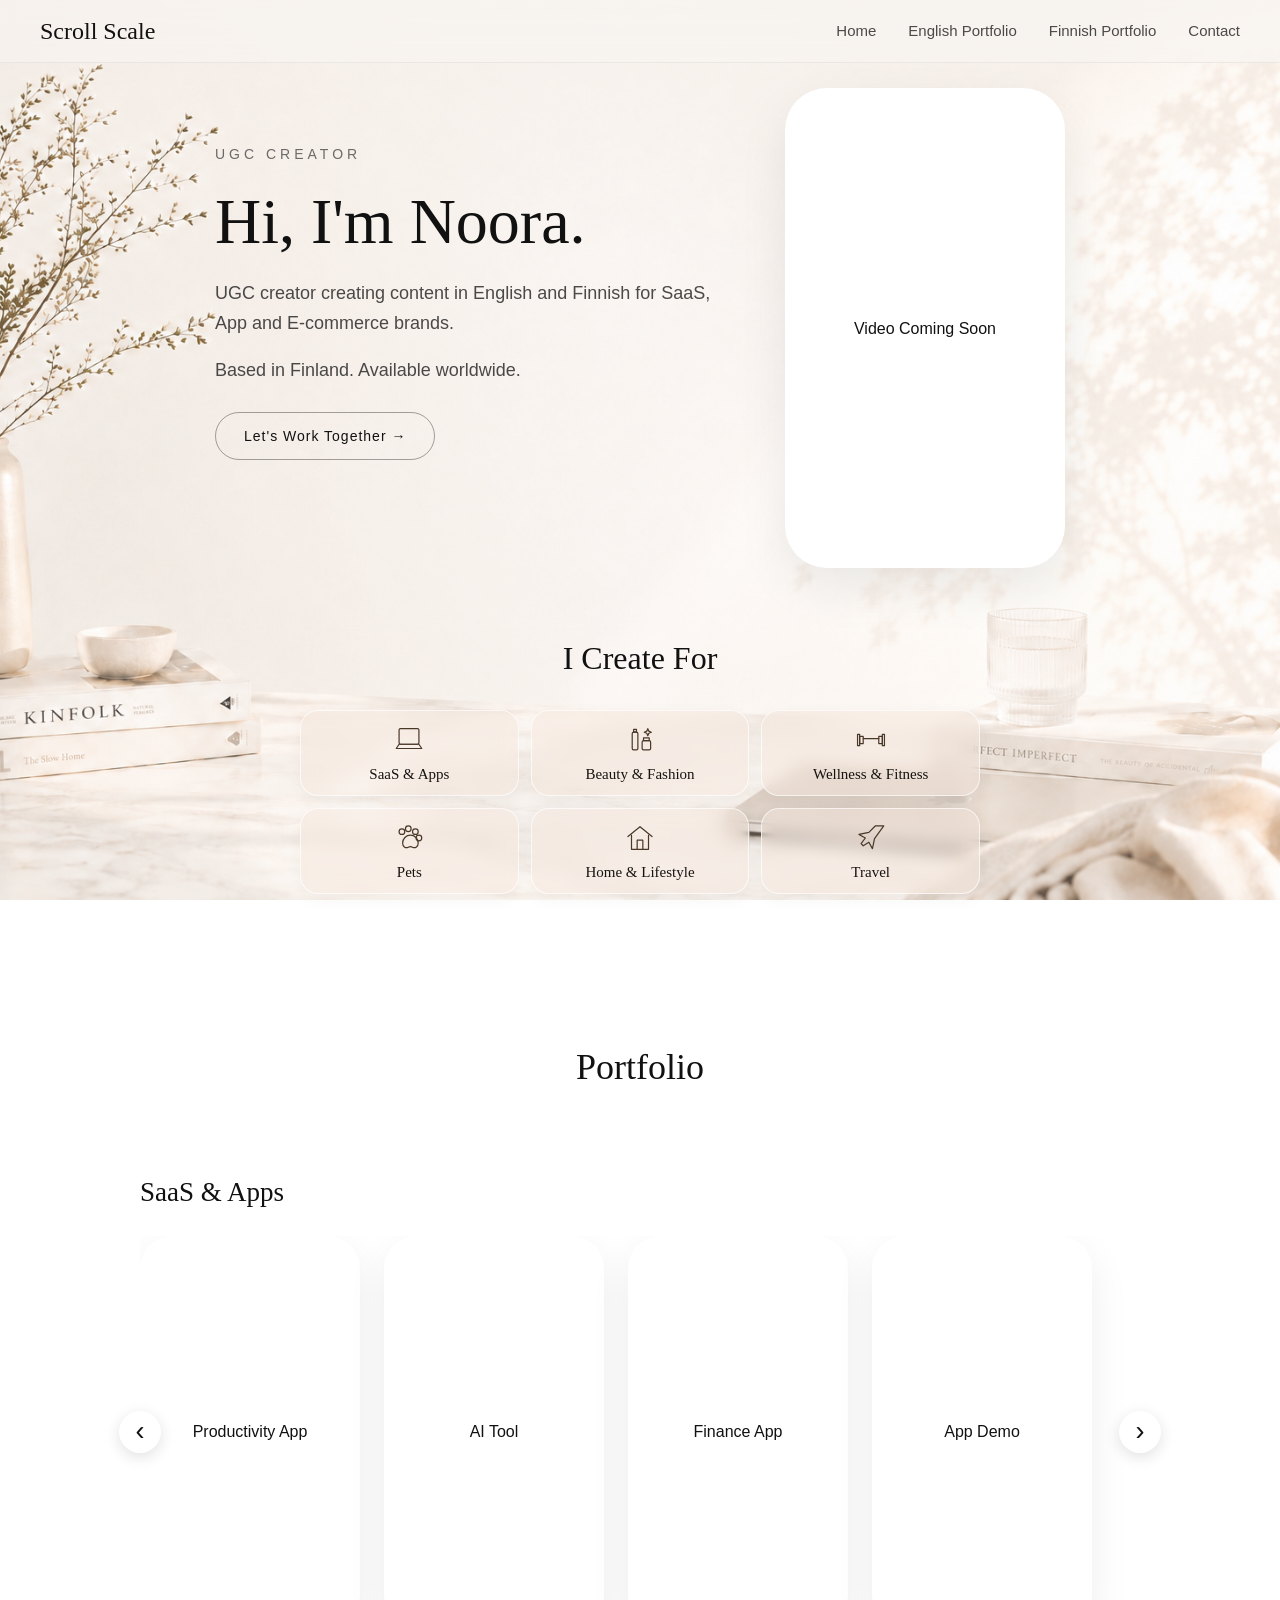
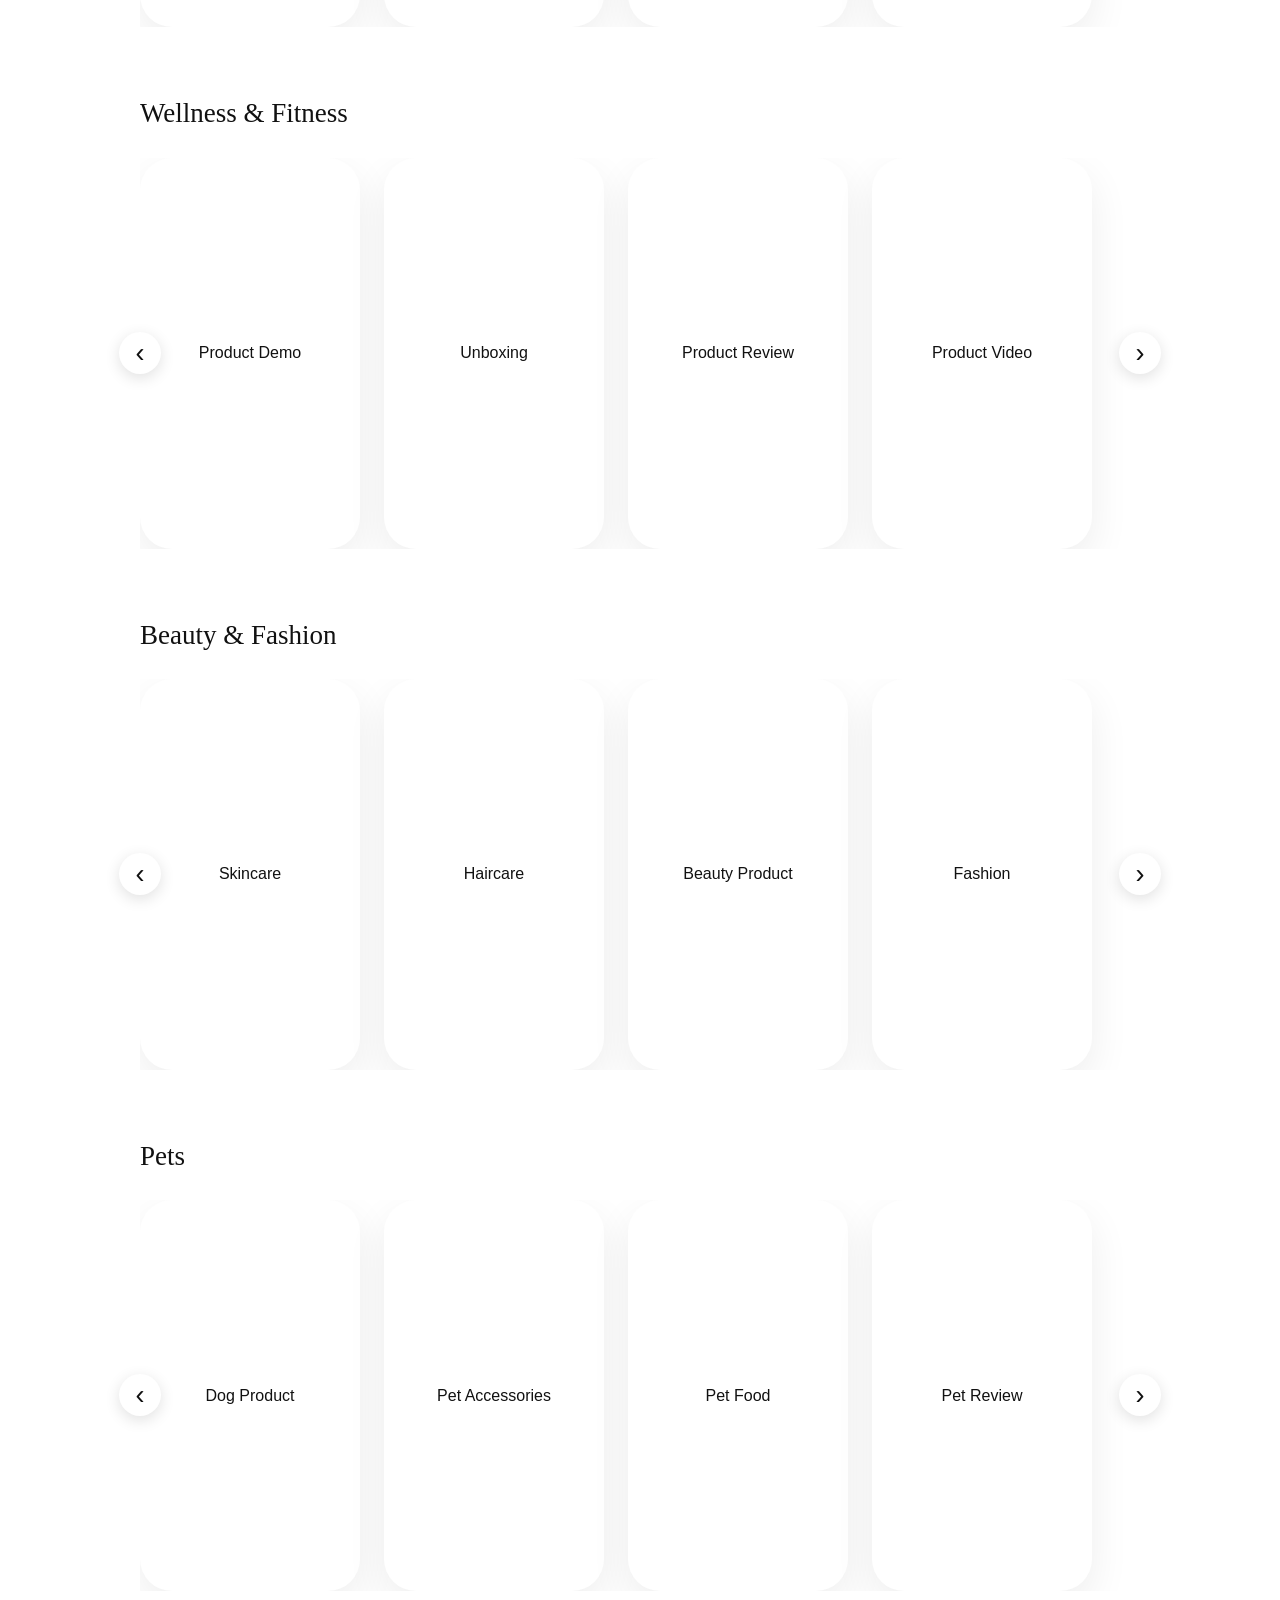
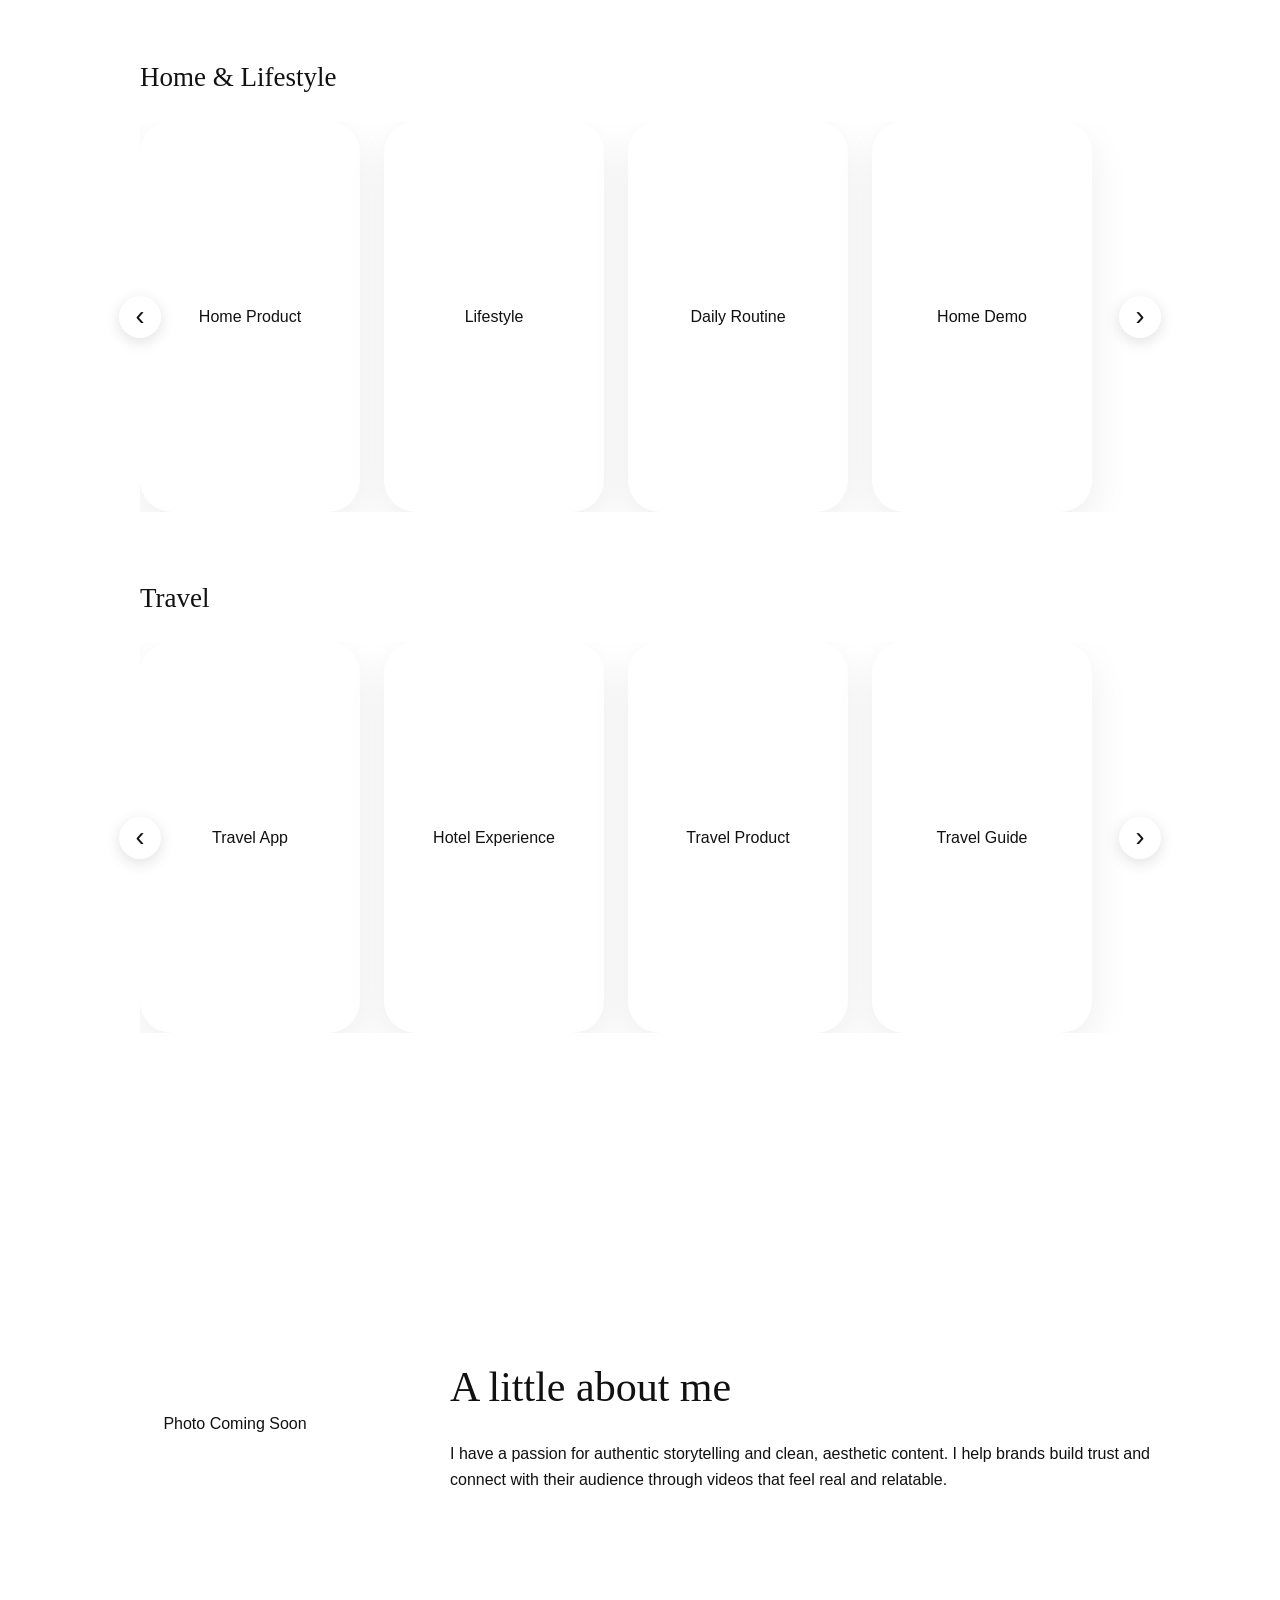
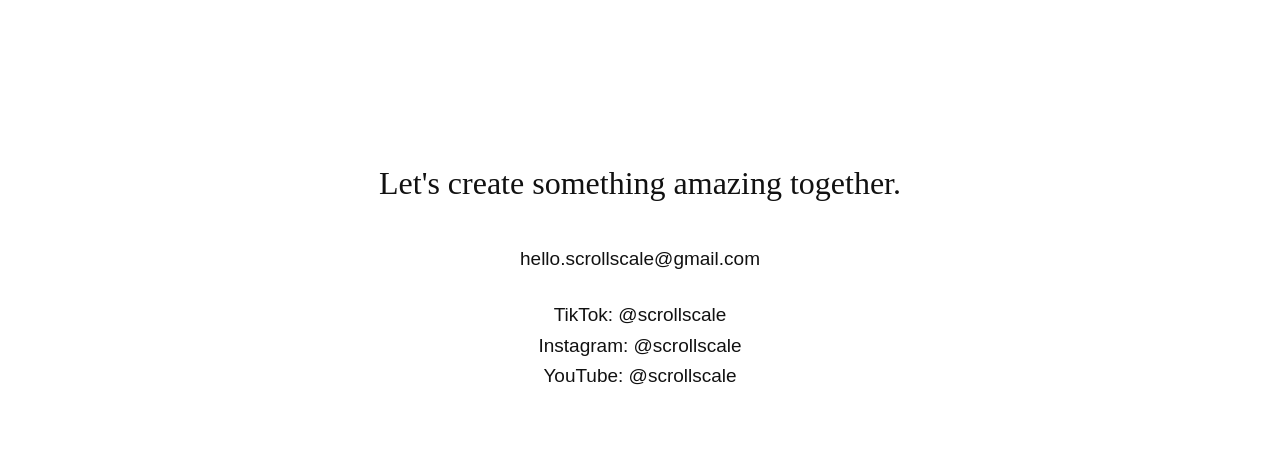
==== commit f3b666fb: "Update en.html" ====
--- a/en.html
+++ b/en.html
@@ -105,7 +105,7 @@
           <path d="M35 8l1.5 3.5L40 13l-3.5 1.5L35 18l-1.5-3.5L30 13l3.5-1.5z"/>
         </svg>
 
-        <span>Beauty & Personal Care</span>
+        <span>Beauty & Fashion</span>
 
       </a>
 
@@ -144,9 +144,9 @@
       </a>
 
 
-      <!-- HOME & LIVING -->
-
-      <a href="#home-living" class="niche-card">
+      <!-- HOME & LIFESTYLE -->
+
+      <a href="#home-lifestyle" class="niche-card">
 
         <svg class="niche-icon" viewBox="0 0 48 48">
           <path d="M7 22L24 8l17 14"/>
@@ -154,7 +154,7 @@
           <path d="M20 40V27h8v13"/>
         </svg>
 
-        <span>Home & Living</span>
+        <span>Home & Lifestyle</span>
 
       </a>
 
@@ -243,11 +243,11 @@
     </div>
 
 
-    <!-- BEAUTY & PERSONAL CARE -->
+    <!-- BEAUTY & FASHION -->
 
     <div class="video-category" id="beauty">
 
-      <h3>Beauty & Personal Care</h3>
+      <h3>Beauty & Fashion</h3>
 
       <div class="carousel-container">
 
@@ -260,7 +260,7 @@
           <div class="video-card">Skincare</div>
           <div class="video-card">Haircare</div>
           <div class="video-card">Beauty Product</div>
-          <div class="video-card">Personal Care</div>
+          <div class="video-card">Fashion</div>
 
         </div>
 
@@ -303,11 +303,11 @@
     </div>
 
 
-    <!-- HOME & LIVING -->
-
-    <div class="video-category" id="home-living">
-
-      <h3>Home & Living</h3>
+    <!-- HOME & LIFESTYLE -->
+
+    <div class="video-category" id="home-lifestyle">
+
+      <h3>Home & Lifestyle</h3>
 
       <div class="carousel-container">
 
--- a/Portfolio.css
+++ b/Portfolio.css
@@ -1,9 +1,18 @@
+/* =========================================
+   RESET
+========================================= */
+
 * {
   margin: 0;
   padding: 0;
   box-sizing: border-box;
 }
 
+
+/* =========================================
+   BODY
+========================================= */
+
 body {
   background:
     linear-gradient(rgba(255,255,255,0.16), rgba(255,255,255,0.16)),
@@ -19,7 +28,10 @@
   line-height: 1.6;
 }
 
-/* NAVBAR */
+
+/* =========================================
+   NAVBAR
+========================================= */
 
 .navbar {
   position: sticky;
@@ -58,6 +70,7 @@
 
   font-size: 15px;
   opacity: .75;
+
   transition: .3s ease;
 }
 
@@ -65,7 +78,10 @@
   opacity: 1;
 }
 
-/* HERO */
+
+/* =========================================
+   HERO
+========================================= */
 
 .portfolio-hero {
   display: flex;
@@ -114,7 +130,10 @@
   margin-bottom: 18px;
 }
 
-/* PHONE */
+
+/* =========================================
+   PHONE PLACEHOLDER
+========================================= */
 
 .phone-placeholder {
   width: 280px;
@@ -135,7 +154,10 @@
   box-shadow: 0 20px 50px rgba(0,0,0,.08);
 }
 
-/* GENERAL */
+
+/* =========================================
+   GENERAL SECTIONS
+========================================= */
 
 section {
   padding: 70px 30px;
@@ -151,243 +173,13 @@
   margin-bottom: 50px;
 }
 
-/* FEATURED WORK CAROUSELS */
-
-.featured-work {
-  padding: 60px 30px;
-}
-
-.featured-work > h2 {
-  margin-bottom: 55px;
-}
-
-.video-category {
-  max-width: 1000px;
-  margin: 0 auto 65px;
-}
-
-.video-category h3 {
-  font-family: Georgia, serif;
-  font-size: 27px;
-  font-weight: 400;
-  margin-bottom: 22px;
-}
-
-/* CAROUSEL */
-
-.carousel-container {
-  position: relative;
-  display: flex;
-  align-items: center;
-}
-
-.video-carousel {
-  display: flex;
-  gap: 24px;
-
-  width: 100%;
-
-  overflow-x: auto;
-  scroll-behavior: smooth;
-  scroll-snap-type: x mandatory;
-
-  scrollbar-width: none;
-}
-
-.video-carousel::-webkit-scrollbar {
-  display: none;
-}
-
-/* VIDEO CARDS */
-
-.video-card {
-  flex: 0 0 220px;
-
-  width: 220px;
-  height: 391px;
-
-  background: white;
-  border-radius: 32px;
-
-  display: flex;
-  justify-content: center;
-  align-items: center;
-
-  scroll-snap-align: start;
-
-  box-shadow: 0 15px 40px rgba(0,0,0,.07);
-
-  transition: transform .3s ease,
-              box-shadow .3s ease;
-}
-
-.video-card:hover {
-  transform: translateY(-5px);
-  box-shadow: 0 20px 45px rgba(0,0,0,.11);
-}
-
-/* CAROUSEL ARROWS */
-
-.carousel-arrow {
-  position: absolute;
-  z-index: 5;
-
-  width: 42px;
-  height: 42px;
-
-  border: none;
-  border-radius: 50%;
-
-  background: white;
-  color: #111;
-
-  font-size: 27px;
-
-  cursor: pointer;
-
-  box-shadow: 0 4px 15px rgba(0,0,0,.12);
-
-  display: flex;
-  align-items: center;
-  justify-content: center;
-
-  transition: .3s ease;
-}
-
-.carousel-arrow:hover {
-  background: #111;
-  color: white;
-}
-
-.carousel-arrow.prev {
-  left: -21px;
-}
-
-.carousel-arrow.next {
-  right: -21px;
-}
-
-/* FEATURED WORK MOBILE */
-
-@media (max-width: 900px) {
-
-  .featured-work {
-    padding: 45px 20px;
-  }
-
-  .featured-work > h2 {
-    margin-bottom: 40px;
-  }
-
-  .video-category {
-    margin-bottom: 45px;
-  }
-
-  .video-category h3 {
-    font-size: 23px;
-  }
-
-  .video-carousel {
-    gap: 16px;
-  }
-
-  .video-card {
-    flex: 0 0 190px;
-    width: 190px;
-    height: 338px;
-  }
-
-  .carousel-arrow {
-    display: none;
-  }
-
-}
-
-/* ABOUT */
-
-.about {
-  max-width: 1180px;
-  margin: 0 auto;
-
-  display: flex;
-  gap: 60px;
-  align-items: center;
-}
-
-.about-image {
-  width: 310px;
-  height: 390px;
-
-  background: white;
-
-  border-radius: 30px;
-
-  display: flex;
-  justify-content: center;
-  align-items: center;
-}
-
-.about-text {
-  flex: 1;
-}
-
-.about-text h2 {
-  text-align: left;
-  margin-bottom: 20px;
-}
-
-/* CONTACT */
-
-.contact {
-  text-align: center;
-}
-
-.contact h2 {
-  font-size: 32px;
-  margin-bottom: 35px;
-}
-
-.contact p {
-  font-size: 19px;
-}
-
-/* HERO BUTTON */
-
-.hero-button {
-  display: inline-block;
-
-  margin-top: 8px;
-  padding: 12px 28px;
-
-  border: 1px solid rgba(0,0,0,0.35);
-  border-radius: 50px;
-
-  background: transparent;
-
-  color: #111;
-  text-decoration: none;
-
-  font-size: 14px;
-  letter-spacing: 1px;
-
-  transition: all 0.3s ease;
-}
-
-.hero-button:hover {
-  background: #111;
-  color: #f8f5f1;
-
-  border-color: #111;
-
-  transform: translateY(-2px);
-}
 
 /* =========================================
    NICHE CARDS
 ========================================= */
 
 .niches {
-  padding: 25px 20px 45px;
+  padding: 25px 20px 70px;
   text-align: center;
 }
 
@@ -395,8 +187,10 @@
   font-family: Georgia, serif;
   font-size: 32px;
   font-weight: 400;
+
   margin-bottom: 25px;
 }
+
 
 /* GRID */
 
@@ -410,6 +204,7 @@
   gap: 12px;
 }
 
+
 /* CARDS */
 
 .niche-card {
@@ -436,8 +231,12 @@
 
   color: #171311;
 
+  text-decoration: none;
+  cursor: pointer;
+
   transition: all 0.3s ease;
 }
+
 
 /* ICONS */
 
@@ -452,6 +251,7 @@
   stroke-linejoin: round;
 }
 
+
 /* TEXT */
 
 .niche-card span {
@@ -462,7 +262,10 @@
   line-height: 1.2;
   text-align: center;
   white-space: nowrap;
-}
+
+  text-decoration: none;
+}
+
 
 /* HOVER */
 
@@ -475,12 +278,255 @@
     0 10px 20px rgba(80, 55, 35, 0.1);
 }
 
-/* MOBILE NICHE CARDS */
+
+/* =========================================
+   PORTFOLIO
+========================================= */
+
+.featured-work {
+  padding: 75px 30px 60px;
+}
+
+
+/* PORTFOLIO MAIN TITLE */
+
+.featured-work > h2 {
+  font-size: 36px;
+
+  margin-bottom: 75px;
+}
+
+
+/* VIDEO CATEGORIES */
+
+.video-category {
+  max-width: 1000px;
+  margin: 0 auto 65px;
+
+  scroll-margin-top: 180px;
+}
+
+.video-category h3 {
+  font-family: Georgia, serif;
+  font-size: 27px;
+  font-weight: 400;
+
+  margin-bottom: 22px;
+}
+
+
+/* =========================================
+   CAROUSEL
+========================================= */
+
+.carousel-container {
+  position: relative;
+
+  display: flex;
+  align-items: center;
+}
+
+.video-carousel {
+  display: flex;
+  gap: 24px;
+
+  width: 100%;
+
+  overflow-x: auto;
+
+  scroll-behavior: smooth;
+  scroll-snap-type: x mandatory;
+
+  scrollbar-width: none;
+}
+
+.video-carousel::-webkit-scrollbar {
+  display: none;
+}
+
+
+/* =========================================
+   VIDEO CARDS
+========================================= */
+
+.video-card {
+  flex: 0 0 220px;
+
+  width: 220px;
+  height: 391px;
+
+  background: white;
+  border-radius: 32px;
+
+  display: flex;
+  justify-content: center;
+  align-items: center;
+
+  scroll-snap-align: start;
+
+  box-shadow: 0 15px 40px rgba(0,0,0,.07);
+
+  transition:
+    transform .3s ease,
+    box-shadow .3s ease;
+}
+
+.video-card:hover {
+  transform: translateY(-5px);
+
+  box-shadow: 0 20px 45px rgba(0,0,0,.11);
+}
+
+
+/* =========================================
+   CAROUSEL ARROWS
+========================================= */
+
+.carousel-arrow {
+  position: absolute;
+  z-index: 5;
+
+  width: 42px;
+  height: 42px;
+
+  border: none;
+  border-radius: 50%;
+
+  background: white;
+  color: #111;
+
+  font-size: 27px;
+
+  cursor: pointer;
+
+  box-shadow: 0 4px 15px rgba(0,0,0,.12);
+
+  display: flex;
+  align-items: center;
+  justify-content: center;
+
+  transition: .3s ease;
+}
+
+.carousel-arrow:hover {
+  background: #111;
+  color: white;
+}
+
+.carousel-arrow.prev {
+  left: -21px;
+}
+
+.carousel-arrow.next {
+  right: -21px;
+}
+
+
+/* =========================================
+   ABOUT
+========================================= */
+
+.about {
+  max-width: 1180px;
+  margin: 0 auto;
+
+  display: flex;
+  gap: 60px;
+  align-items: center;
+}
+
+.about-image {
+  width: 310px;
+  height: 390px;
+
+  background: white;
+
+  border-radius: 30px;
+
+  display: flex;
+  justify-content: center;
+  align-items: center;
+}
+
+.about-text {
+  flex: 1;
+}
+
+.about-text h2 {
+  text-align: left;
+  margin-bottom: 20px;
+}
+
+
+/* =========================================
+   CONTACT
+========================================= */
+
+.contact {
+  text-align: center;
+}
+
+.contact h2 {
+  font-size: 32px;
+  margin-bottom: 35px;
+}
+
+.contact p {
+  font-size: 19px;
+}
+
+
+/* =========================================
+   HERO BUTTON
+========================================= */
+
+.hero-button {
+  display: inline-block;
+
+  margin-top: 8px;
+  padding: 12px 28px;
+
+  border: 1px solid rgba(0,0,0,0.35);
+  border-radius: 50px;
+
+  background: transparent;
+
+  color: #111;
+  text-decoration: none;
+
+  font-size: 14px;
+  letter-spacing: 1px;
+
+  transition: all 0.3s ease;
+}
+
+.hero-button:hover {
+  background: #111;
+  color: #f8f5f1;
+
+  border-color: #111;
+
+  transform: translateY(-2px);
+}
+
+
+/* =========================================
+   SMOOTH SCROLLING
+========================================= */
+
+html {
+  scroll-behavior: smooth;
+}
+
+
+/* =========================================
+   MOBILE - NICHE CARDS
+========================================= */
 
 @media (max-width: 600px) {
 
   .niches {
-    padding: 20px 15px 40px;
+    padding: 20px 15px 60px;
   }
 
   .niches h2 {
@@ -491,12 +537,14 @@
   .niche-grid {
     grid-template-columns: repeat(2, 1fr);
     gap: 10px;
+
     max-width: 400px;
   }
 
   .niche-card {
     min-height: 80px;
     padding: 10px 5px;
+
     gap: 7px;
   }
 
@@ -511,11 +559,57 @@
 
 }
 
+
+/* =========================================
+   MOBILE - PORTFOLIO
+========================================= */
+
+@media (max-width: 900px) {
+
+  .featured-work {
+    padding: 55px 20px 45px;
+  }
+
+  .featured-work > h2 {
+    font-size: 32px;
+    margin-bottom: 65px;
+  }
+
+  .video-category {
+    margin-bottom: 45px;
+
+    scroll-margin-top: 150px;
+  }
+
+  .video-category h3 {
+    font-size: 23px;
+  }
+
+  .video-carousel {
+    gap: 16px;
+  }
+
+  .video-card {
+    flex: 0 0 190px;
+
+    width: 190px;
+    height: 338px;
+  }
+
+  .carousel-arrow {
+    display: none;
+  }
+
+}
+
+
 /* =========================================
    GENERAL MOBILE STYLES
 ========================================= */
 
 @media (max-width: 900px) {
+
+  /* NAVBAR */
 
   .navbar {
     padding: 16px 18px;
@@ -532,6 +626,9 @@
   .nav-links a {
     font-size: 12px;
   }
+
+
+  /* HERO */
 
   .portfolio-hero {
     flex-direction: column;
@@ -563,6 +660,9 @@
     font-size: 18px;
   }
 
+
+  /* PHONE */
+
   .phone-placeholder {
     width: 280px;
     height: 560px;
@@ -576,6 +676,9 @@
     align-items: center;
   }
 
+
+  /* ABOUT */
+
   .about {
     flex-direction: column;
   }
@@ -585,3 +688,44 @@
   }
 
 }
+
+
+/* =========================================
+   SMALL MOBILE
+========================================= */
+
+@media (max-width: 480px) {
+
+  .navbar {
+    padding: 12px;
+  }
+
+  .nav-logo {
+    font-size: 18px;
+  }
+
+  .nav-links {
+    gap: 7px;
+  }
+
+  .nav-links a {
+    font-size: 10px;
+  }
+
+  .hero-text h1 {
+    font-size: 46px;
+  }
+
+  .hero-description {
+    font-size: 16px;
+  }
+
+  .featured-work > h2 {
+    font-size: 30px;
+  }
+
+  .video-category h3 {
+    font-size: 21px;
+  }
+
+}
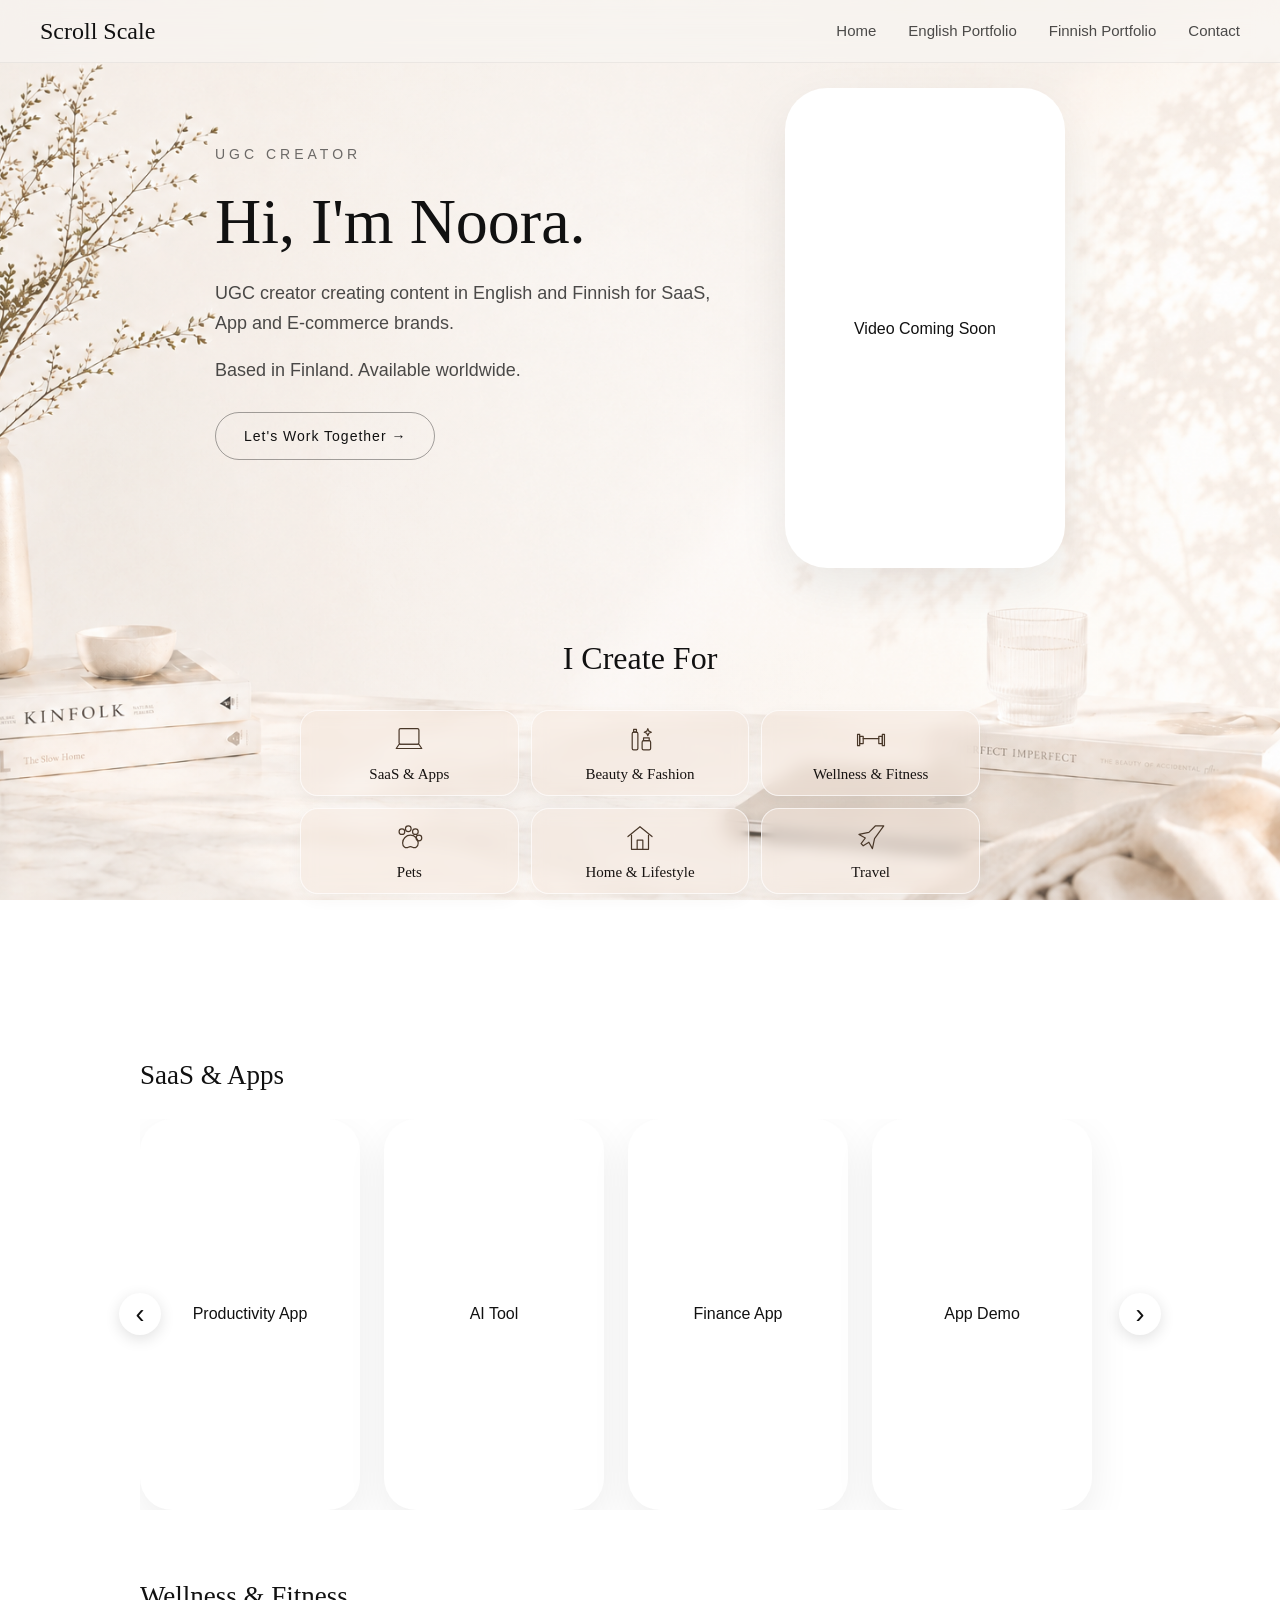
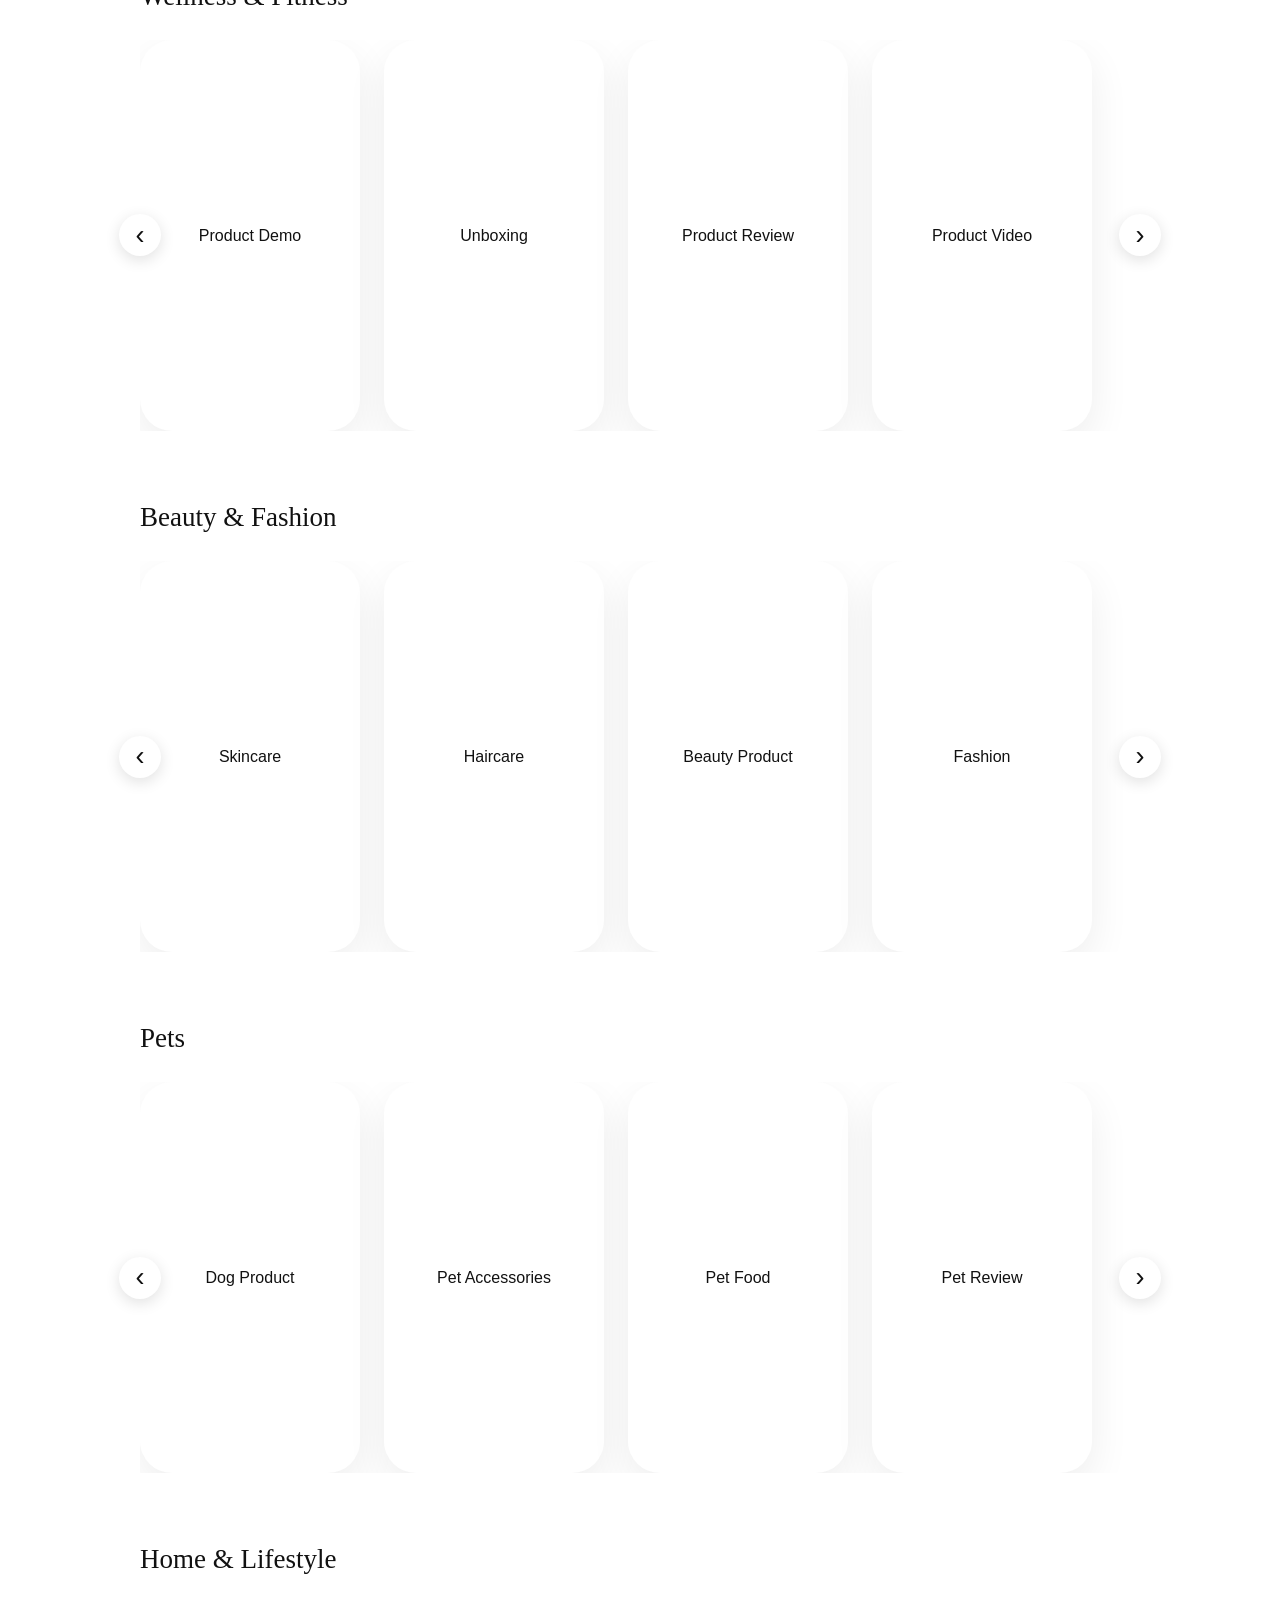
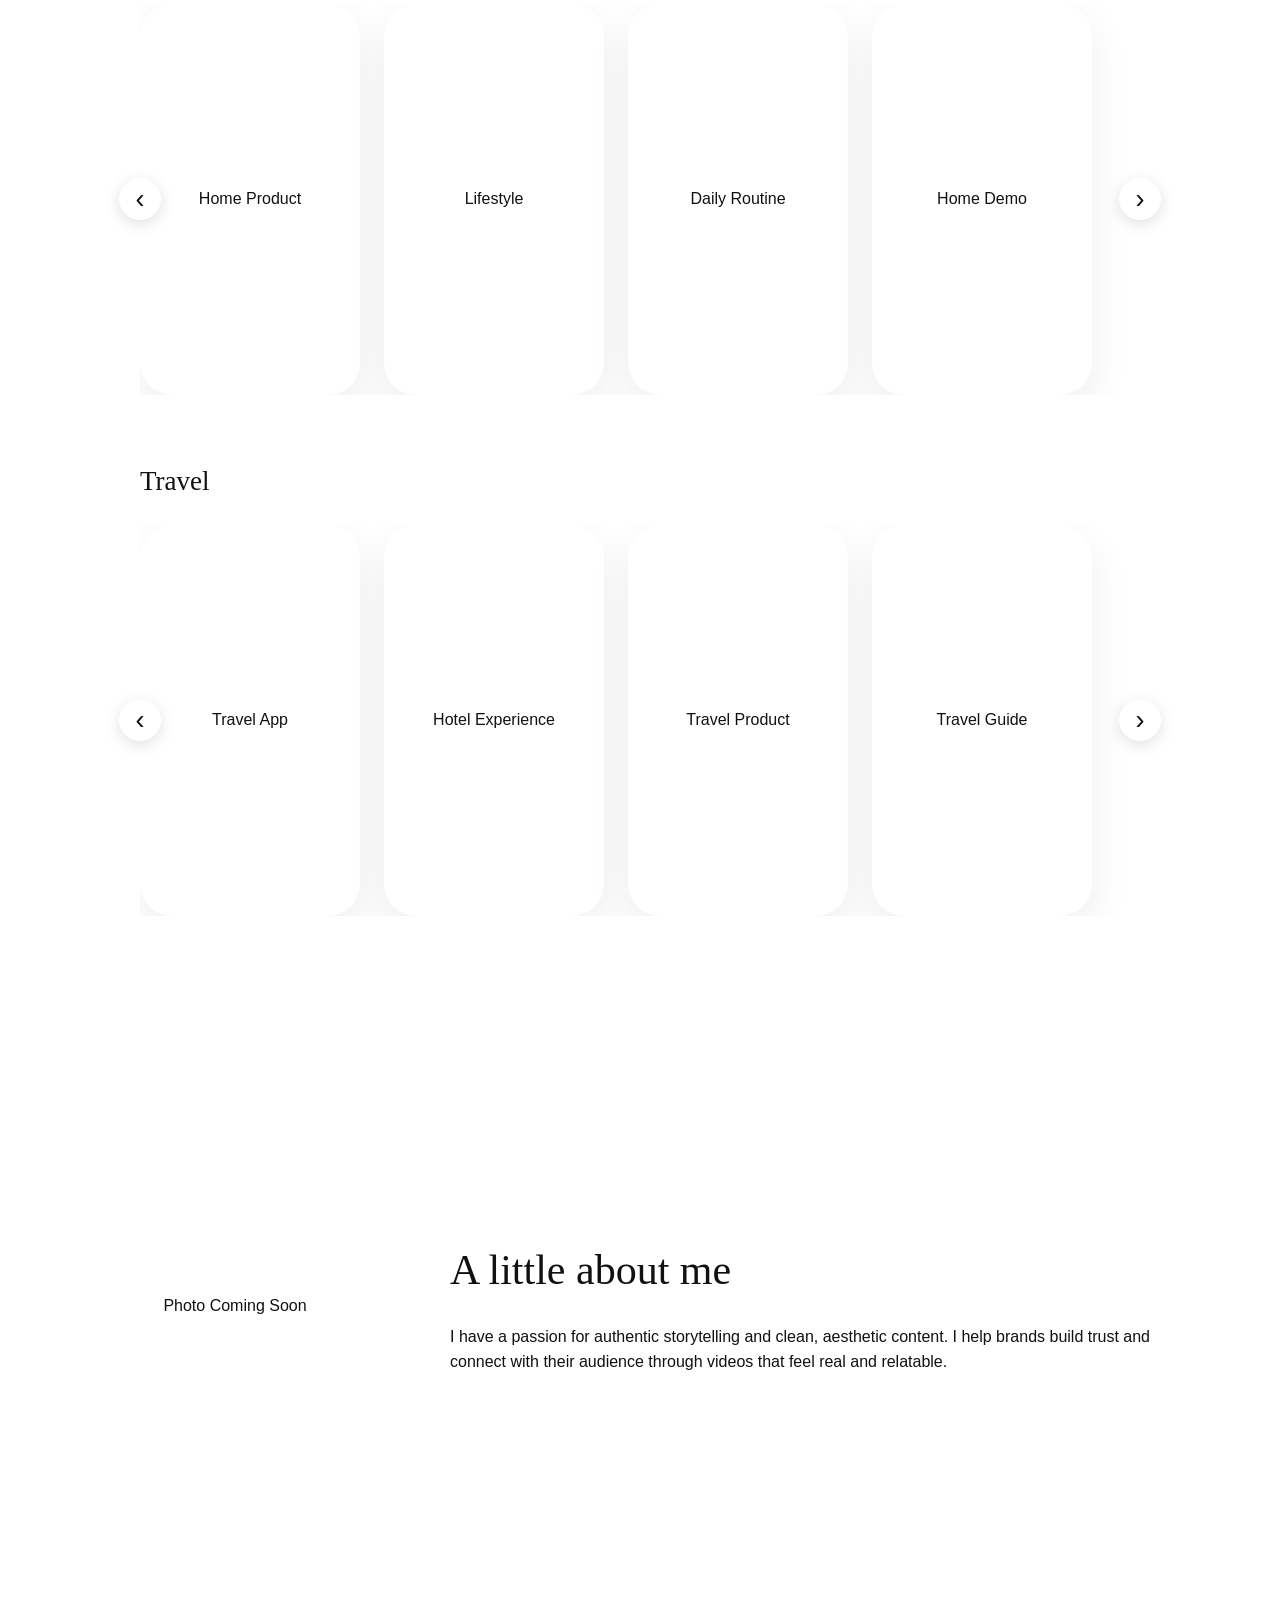
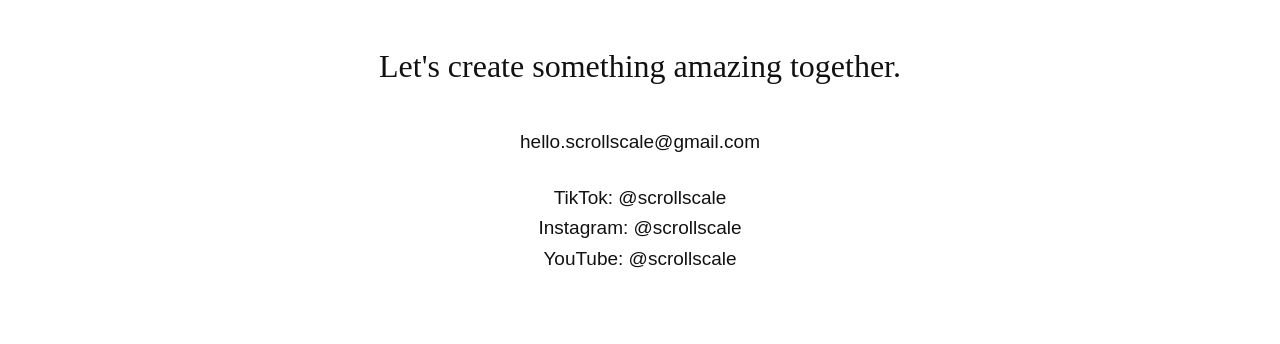
==== commit 6440c7cc: "Update en.html" ====
--- a/en.html
+++ b/en.html
@@ -180,7 +180,6 @@
 
   <section class="featured-work">
 
-    <h2>Portfolio</h2>
 
 
     <!-- SAAS & APPS -->
--- a/Portfolio.css
+++ b/Portfolio.css
@@ -284,16 +284,15 @@
 ========================================= */
 
 .featured-work {
-  padding: 75px 30px 60px;
+  padding: 90px 30px 60px;
 }
 
 
 /* PORTFOLIO MAIN TITLE */
 
 .featured-work > h2 {
-  font-size: 36px;
-
-  margin-bottom: 75px;
+  font-size: 32px;
+  margin-bottom: 90px;
 }
 
 
